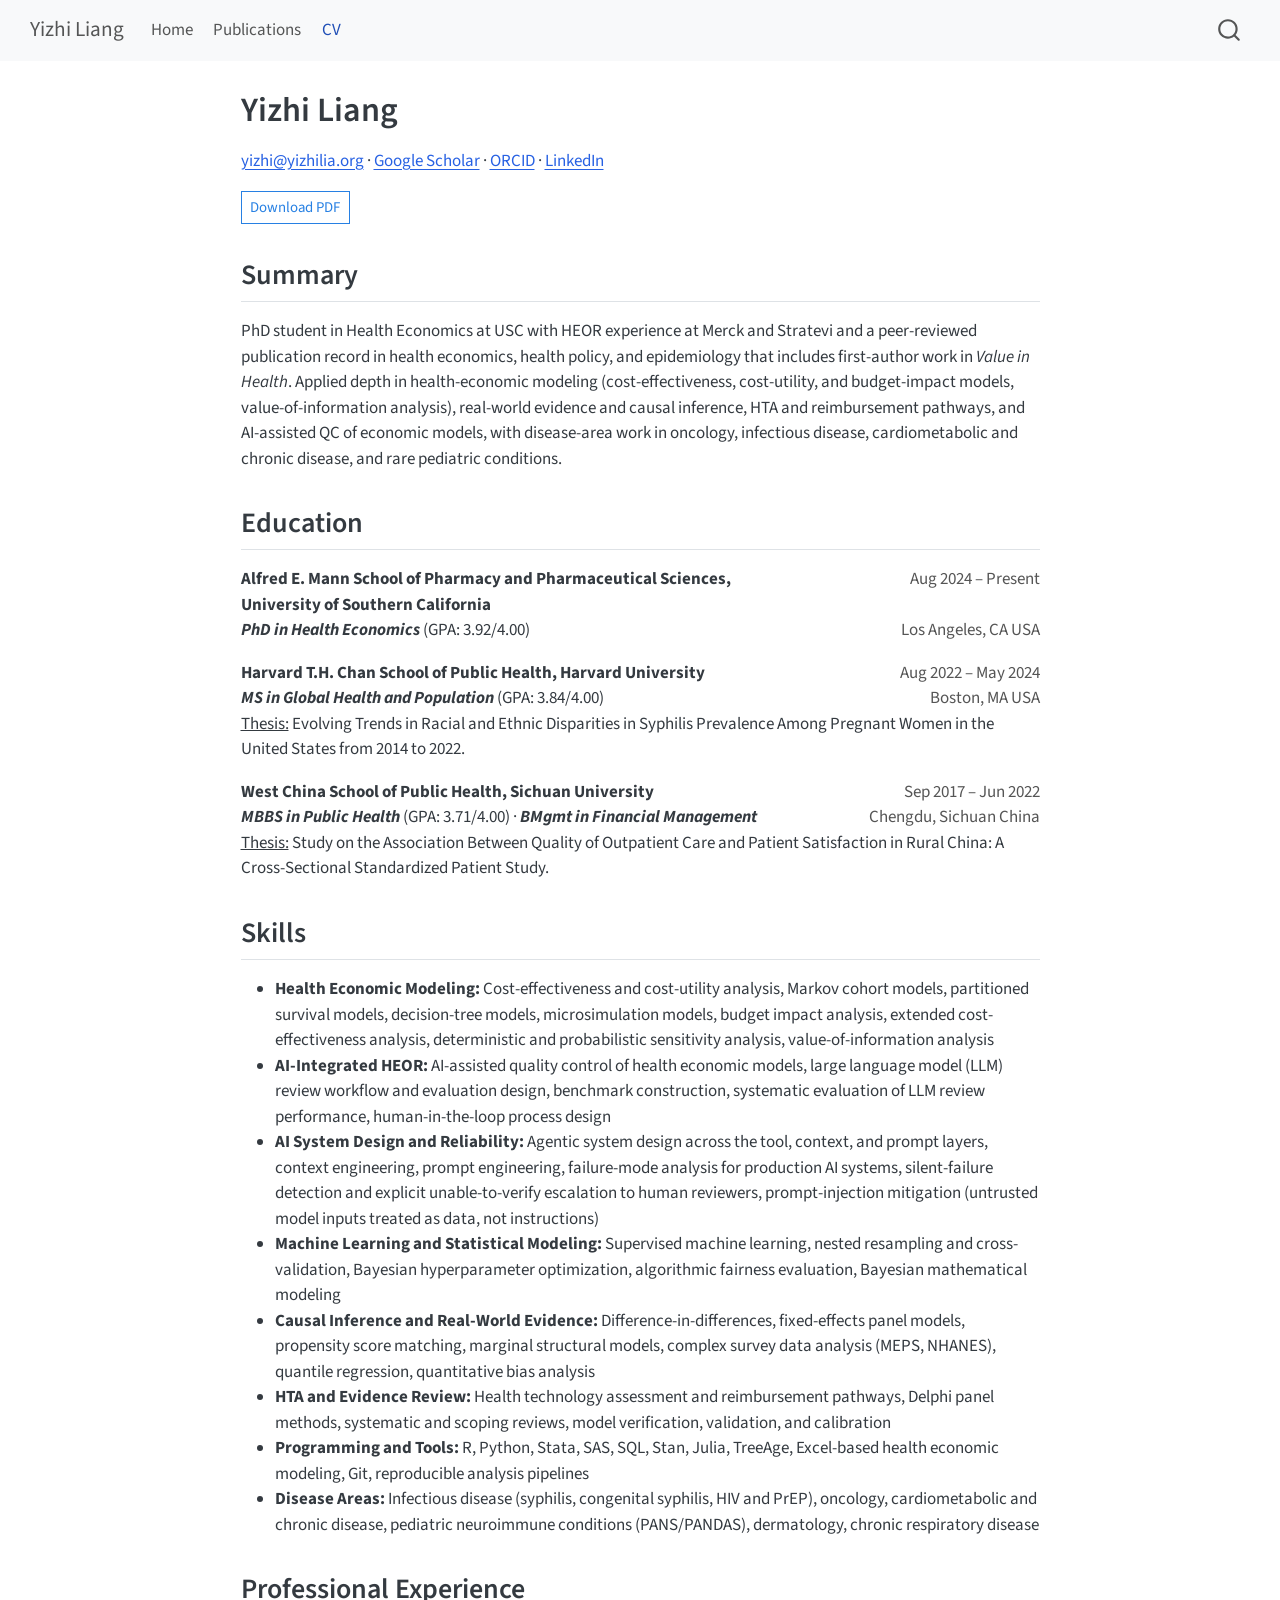
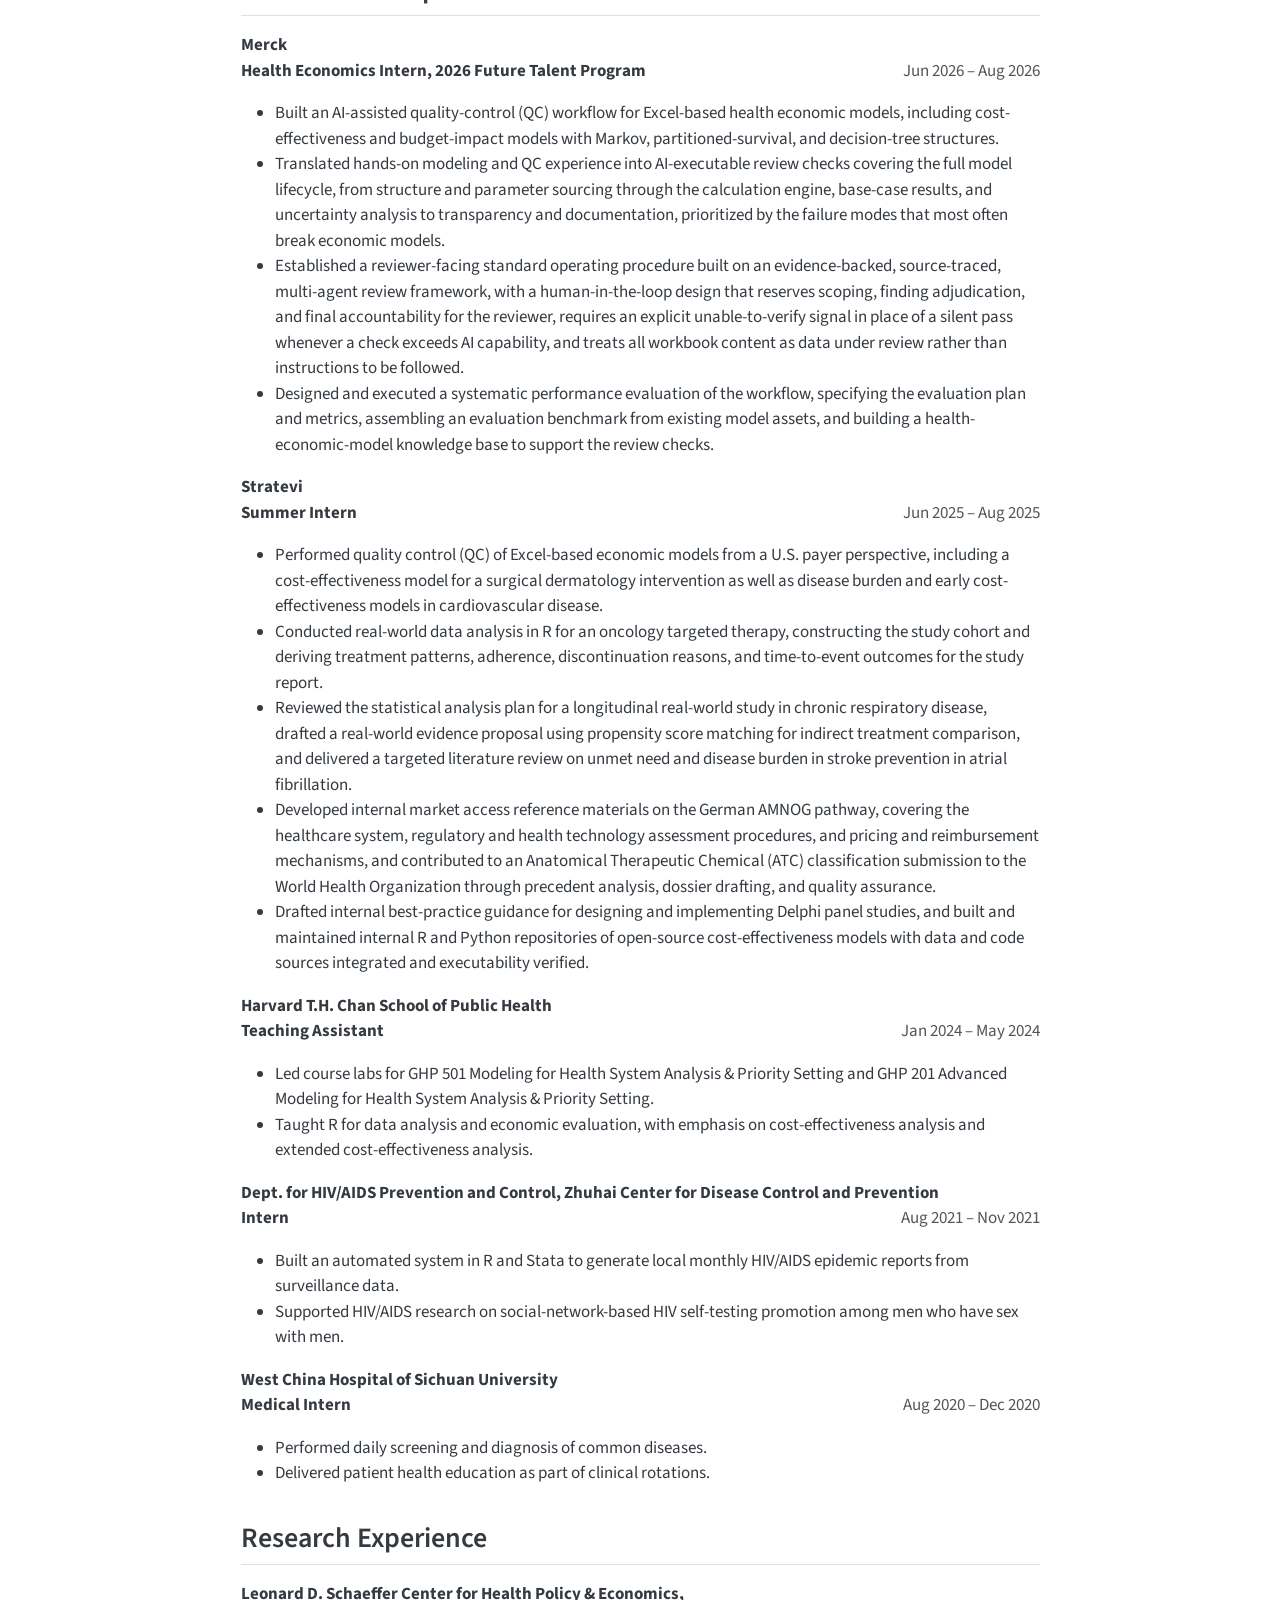
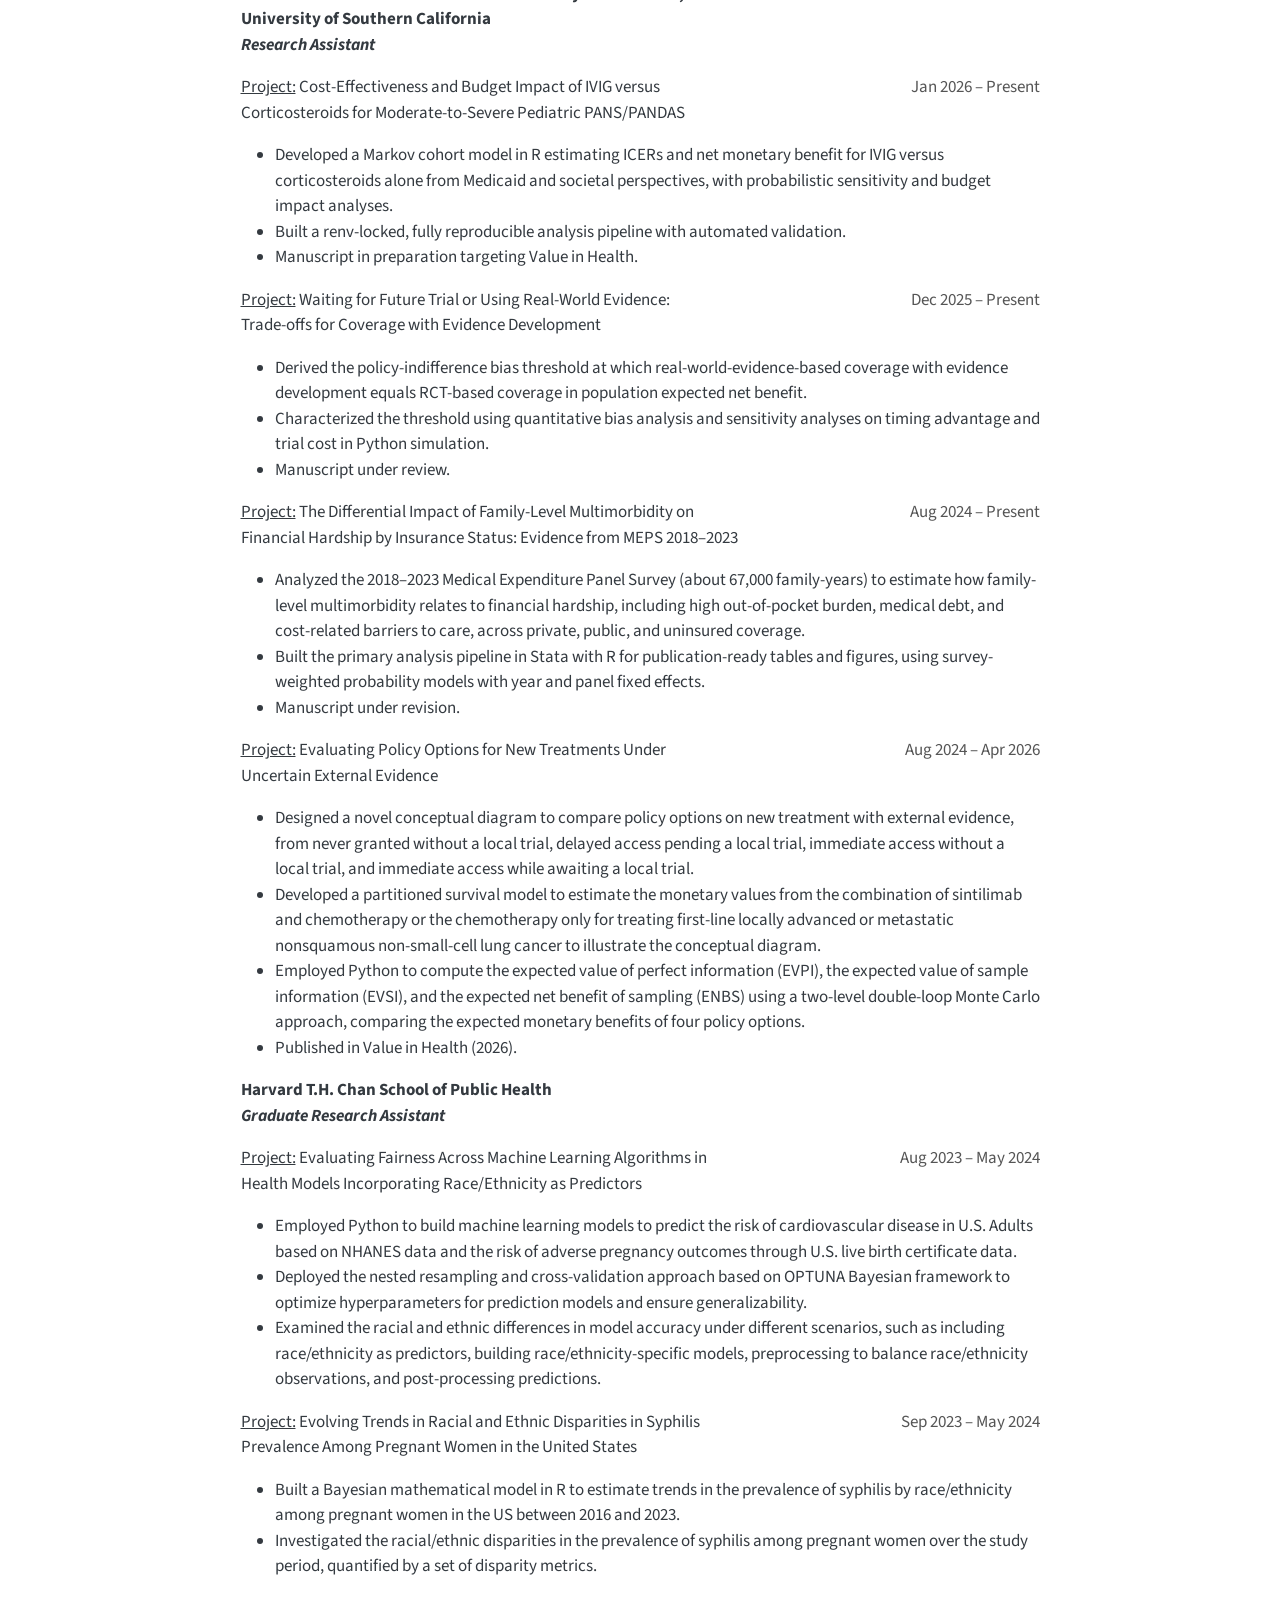
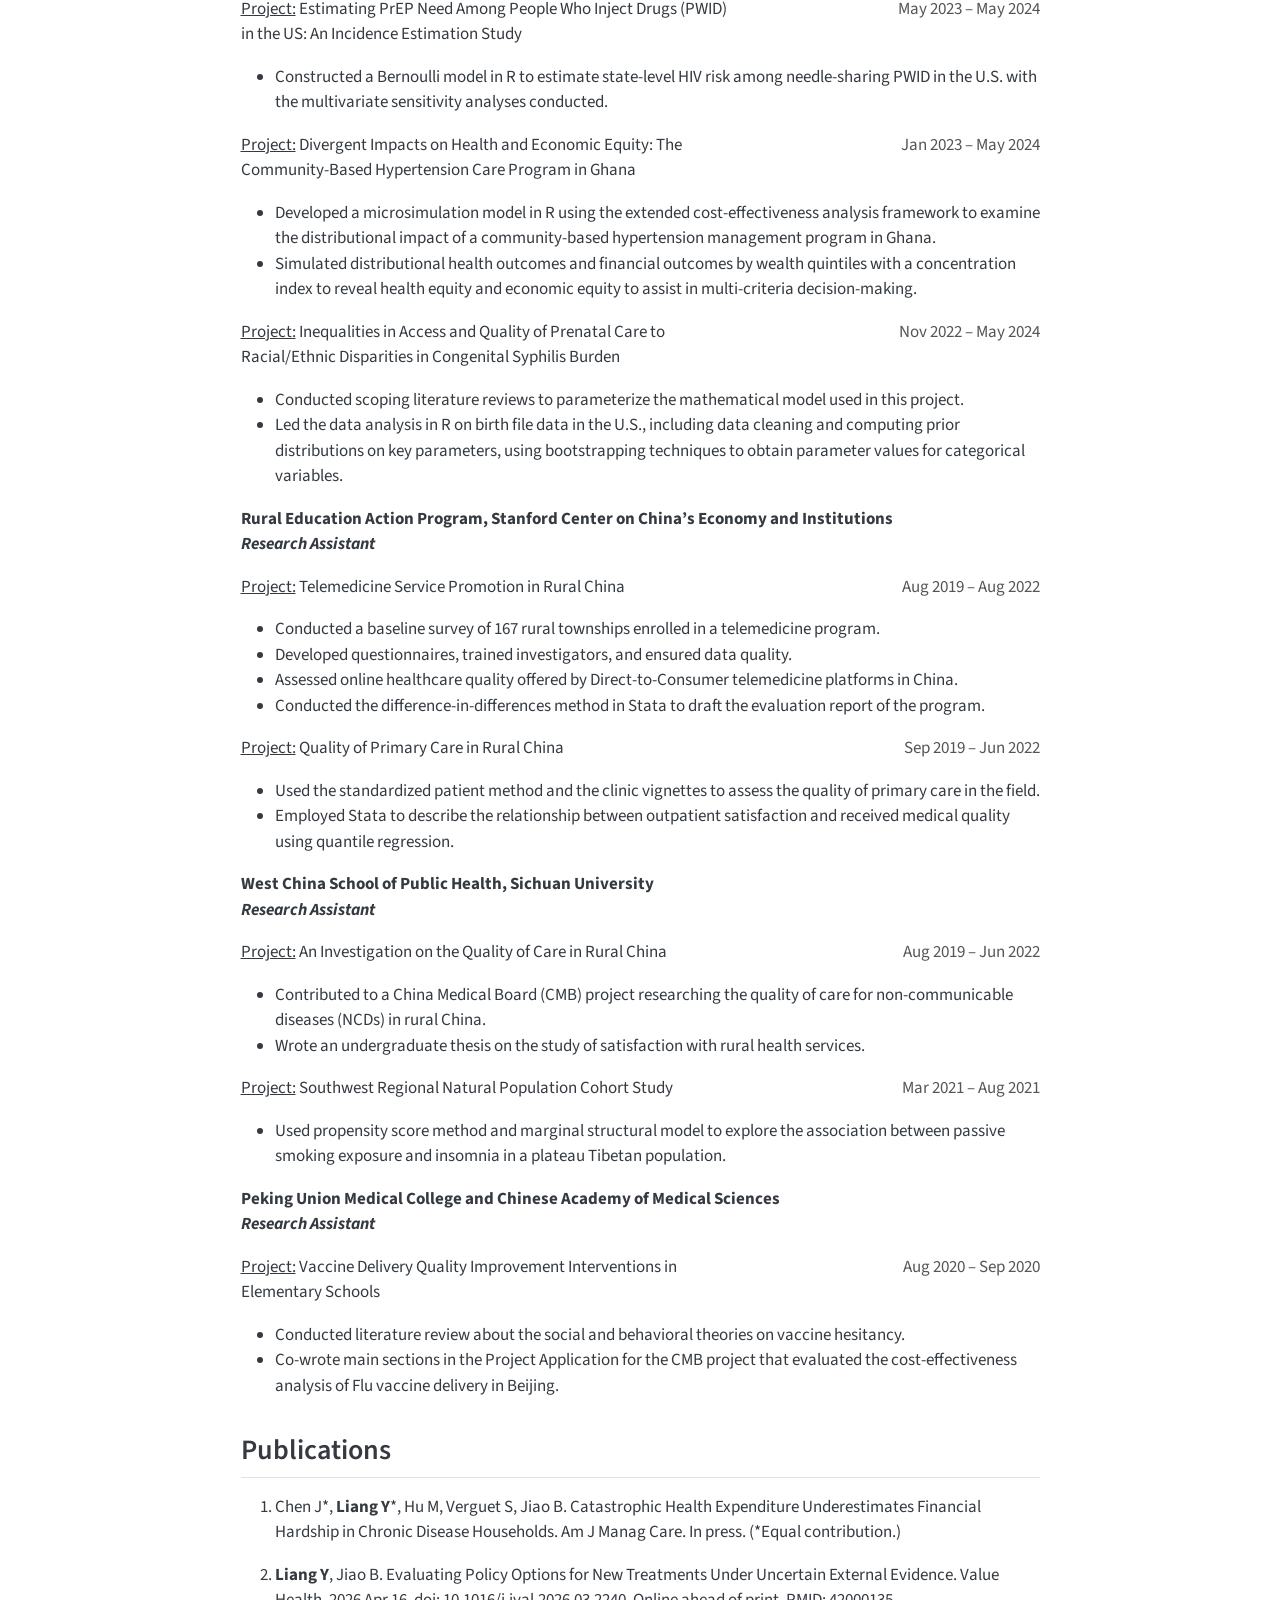
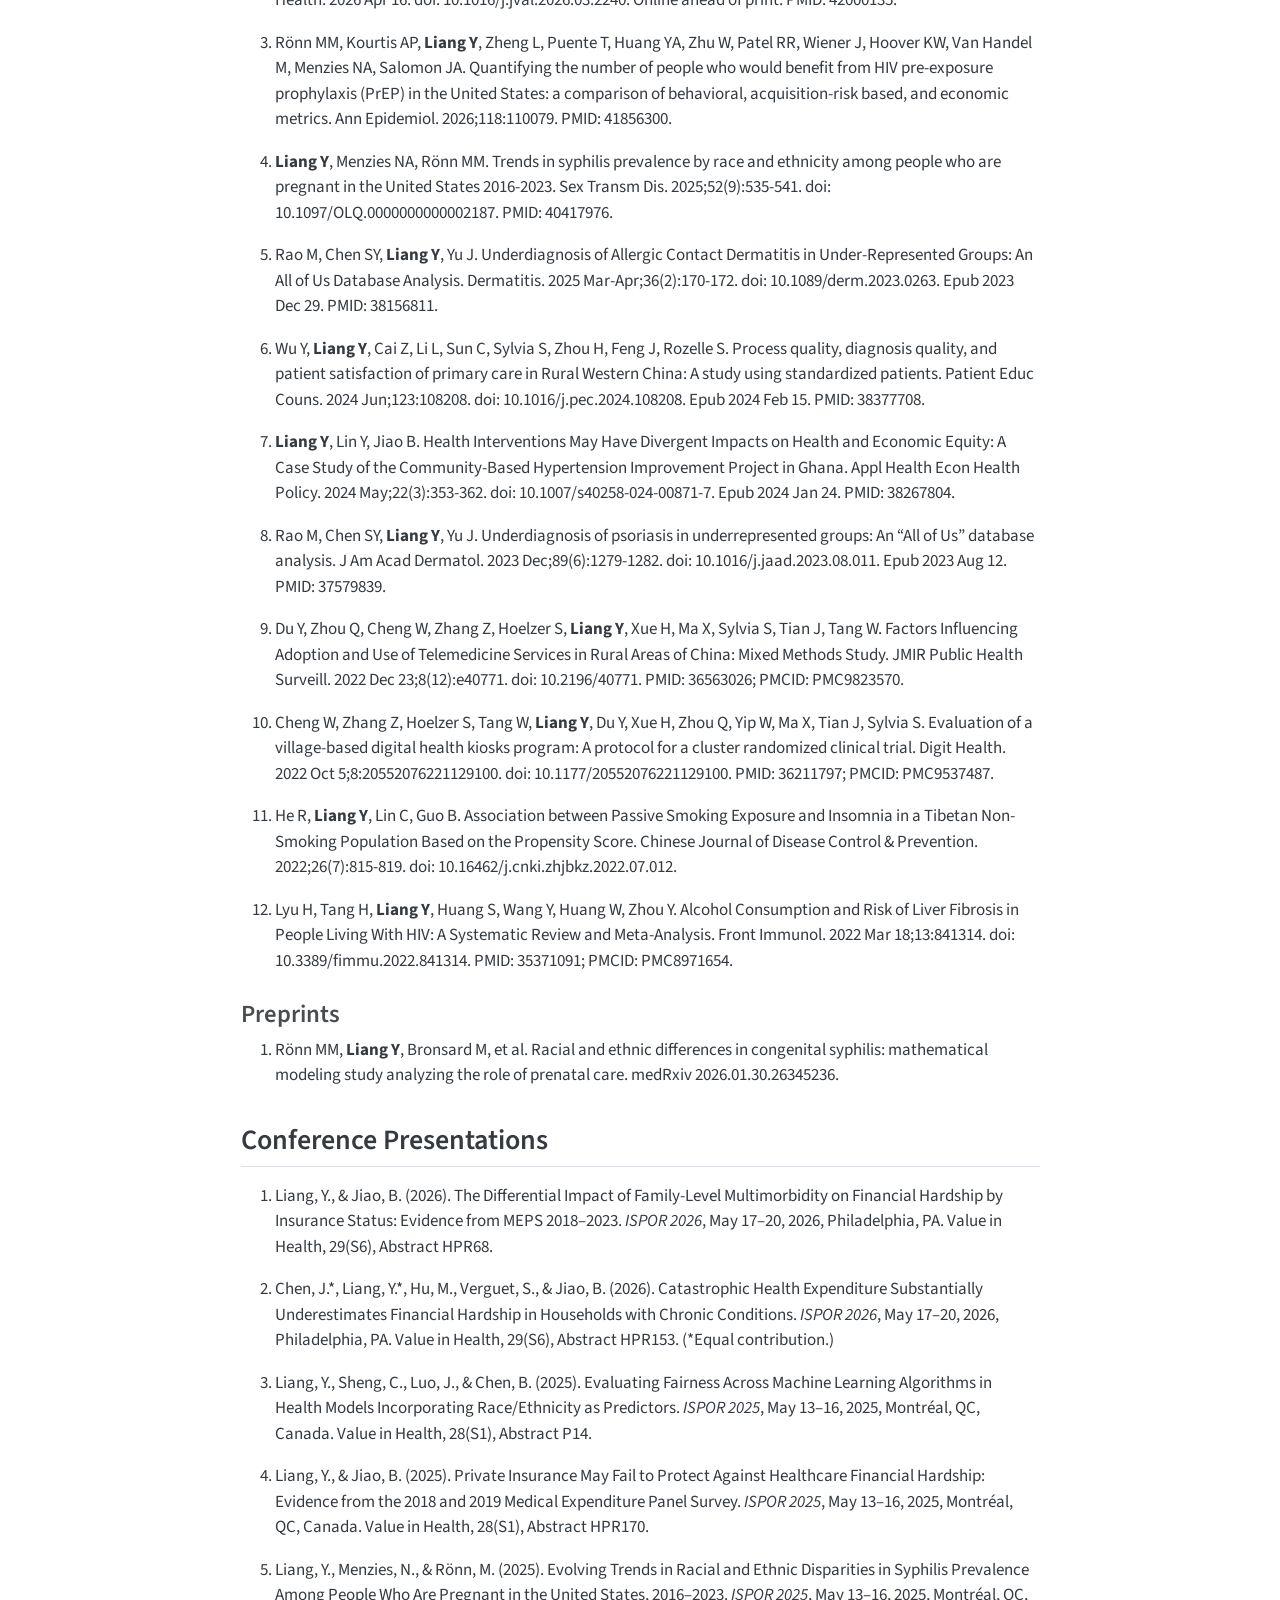
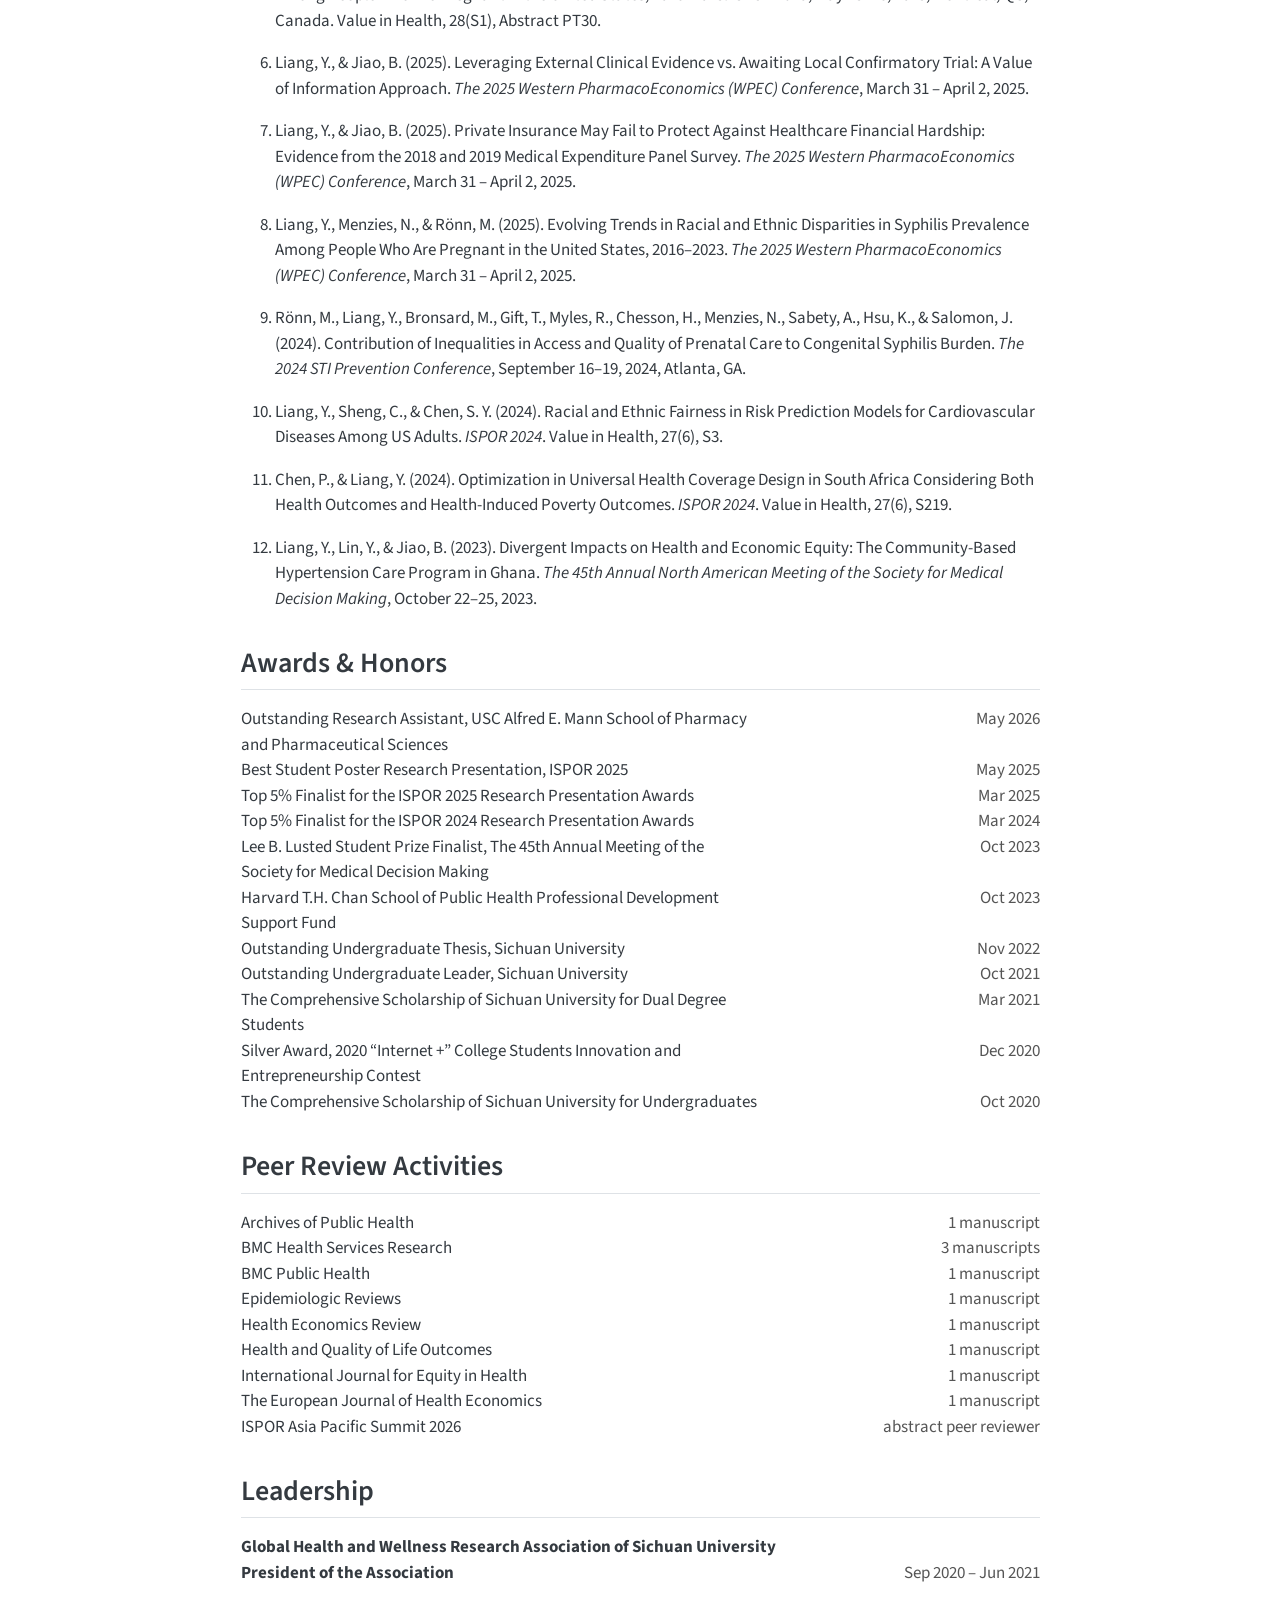
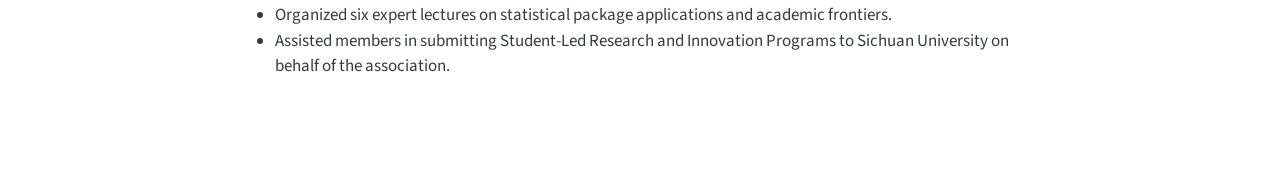
==== cv/index.html @ e2bc208c "deploy: Yizhi-Liang/Yizhi-CV@ac2f742c55f6aa5383532f98e29656d34401f2fc" ====
<!DOCTYPE html>
<html xmlns="http://www.w3.org/1999/xhtml" lang="en" xml:lang="en"><head>

<meta charset="utf-8">
<meta name="generator" content="quarto-1.9.38">

<meta name="viewport" content="width=device-width, initial-scale=1.0, user-scalable=yes">


<title>Yizhi Liang</title>
<style>
/* Default styles provided by pandoc.
** See https://pandoc.org/MANUAL.html#variables-for-html for config info.
*/
code{white-space: pre-wrap;}
span.smallcaps{font-variant: small-caps;}
div.columns{display: flex; gap: min(4vw, 1.5em);}
div.column{flex: auto; overflow-x: auto;}
div.hanging-indent{margin-left: 1.5em; text-indent: -1.5em;}
ul.task-list{list-style: none;}
ul.task-list li input[type="checkbox"] {
  width: 0.8em;
  margin: 0 0.8em 0.2em -1em; /* quarto-specific, see https://github.com/quarto-dev/quarto-cli/issues/4556 */ 
  vertical-align: middle;
}
</style>


<script src="../site_libs/quarto-nav/quarto-nav.js"></script>
<script src="../site_libs/quarto-nav/headroom.min.js"></script>
<script src="../site_libs/clipboard/clipboard.min.js"></script>
<script src="../site_libs/quarto-search/autocomplete.umd.js"></script>
<script src="../site_libs/quarto-search/fuse.min.js"></script>
<script src="../site_libs/quarto-search/quarto-search.js"></script>
<meta name="quarto:offset" content="../">
<script src="../site_libs/quarto-html/quarto.js" type="module"></script>
<script src="../site_libs/quarto-html/tabsets/tabsets.js" type="module"></script>
<script src="../site_libs/quarto-html/popper.min.js"></script>
<script src="../site_libs/quarto-html/tippy.umd.min.js"></script>
<script src="../site_libs/quarto-html/anchor.min.js"></script>
<link href="../site_libs/quarto-html/tippy.css" rel="stylesheet">
<link href="../site_libs/quarto-html/quarto-syntax-highlighting-15634bcf2e68342d4ad2dfa704d543f6.css" rel="stylesheet" id="quarto-text-highlighting-styles">
<script src="../site_libs/bootstrap/bootstrap.min.js"></script>
<link href="../site_libs/bootstrap/bootstrap-icons.css" rel="stylesheet">
<link href="../site_libs/bootstrap/bootstrap-29cdbefdb627c25a34878b5e2c43b22c.min.css" rel="stylesheet" append-hash="true" id="quarto-bootstrap" data-mode="light">
<script id="quarto-search-options" type="application/json">{
  "location": "navbar",
  "copy-button": false,
  "collapse-after": 3,
  "panel-placement": "end",
  "type": "overlay",
  "limit": 50,
  "keyboard-shortcut": [
    "f",
    "/",
    "s"
  ],
  "show-item-context": false,
  "language": {
    "search-no-results-text": "No results",
    "search-matching-documents-text": "matching documents",
    "search-copy-link-title": "Copy link to search",
    "search-hide-matches-text": "Hide additional matches",
    "search-more-match-text": "more match in this document",
    "search-more-matches-text": "more matches in this document",
    "search-clear-button-title": "Clear",
    "search-text-placeholder": "",
    "search-detached-cancel-button-title": "Cancel",
    "search-submit-button-title": "Submit",
    "search-label": "Search"
  }
}</script>
<!-- Cloudflare Web Analytics --><script type="module" src="https://static.cloudflareinsights.com/beacon.min.js" data-cf-beacon="{&quot;token&quot;: &quot;642f5ecea32647feb23d455f85f21b78&quot;}"></script><!-- End Cloudflare Web Analytics -->


<link rel="stylesheet" href="../styles.css">
</head>

<body class="nav-fixed fullcontent quarto-light">

<div id="quarto-search-results"></div>
  <header id="quarto-header" class="headroom fixed-top">
    <nav class="navbar navbar-expand-lg " data-bs-theme="dark">
      <div class="navbar-container container-fluid">
      <div class="navbar-brand-container mx-auto">
    <a class="navbar-brand" href="../index.html">
    <span class="navbar-title">Yizhi Liang</span>
    </a>
  </div>
            <div id="quarto-search" class="" title="Search"></div>
          <button class="navbar-toggler" type="button" data-bs-toggle="collapse" data-bs-target="#navbarCollapse" aria-controls="navbarCollapse" role="menu" aria-expanded="false" aria-label="Toggle navigation" onclick="if (window.quartoToggleHeadroom) { window.quartoToggleHeadroom(); }">
  <span class="navbar-toggler-icon"></span>
</button>
          <div class="collapse navbar-collapse" id="navbarCollapse">
            <ul class="navbar-nav navbar-nav-scroll me-auto">
  <li class="nav-item">
    <a class="nav-link" href="../index.html"> 
<span class="menu-text">Home</span></a>
  </li>  
  <li class="nav-item">
    <a class="nav-link" href="../publications.html"> 
<span class="menu-text">Publications</span></a>
  </li>  
  <li class="nav-item">
    <a class="nav-link active" href="../cv/index.html" aria-current="page"> 
<span class="menu-text">CV</span></a>
  </li>  
</ul>
          </div> <!-- /navcollapse -->
            <div class="quarto-navbar-tools">
</div>
      </div> <!-- /container-fluid -->
    </nav>
</header>
<!-- content -->
<div id="quarto-content" class="quarto-container page-columns page-rows-contents page-layout-article page-navbar">
<!-- sidebar -->
<!-- margin-sidebar -->
    
<!-- main -->
<main class="content" id="quarto-document-content">

<header id="title-block-header" class="quarto-title-block default">
<div class="quarto-title">
<h1 class="title">Yizhi Liang</h1>
</div>



<div class="quarto-title-meta">

    
  
    
  </div>
  


</header>


<!-- Contacts: unless-format="typst" so the line reaches BOTH html and docx.
     The typst PDF builds its own contact line from cv-contacts metadata, so it is
     excluded here to avoid printing it twice. The Download-PDF button stays html-only. -->
<p><a href="mailto:yizhi@yizhilia.org">yizhi@yizhilia.org</a> · <a href="https://scholar.google.com/citations?user=onCw2qgAAAAJ&amp;hl=en">Google Scholar</a> · <a href="https://orcid.org/0000-0002-7475-496X">ORCID</a> · <a href="https://www.linkedin.com/in/yizhi-liang-heor/">LinkedIn</a></p>
<p><a href="Yizhi-Liang-CV.pdf" class="btn btn-outline-primary btn-sm">Download PDF</a></p>
<section id="summary" class="level2">
<h2 class="anchored" data-anchor-id="summary">Summary</h2>
<p>PhD student in Health Economics at USC with HEOR experience at Merck and Stratevi and a peer-reviewed publication record in health economics, health policy, and epidemiology that includes first-author work in <em>Value in Health</em>. Applied depth in health-economic modeling (cost-effectiveness, cost-utility, and budget-impact models, value-of-information analysis), real-world evidence and causal inference, HTA and reimbursement pathways, and AI-assisted QC of economic models, with disease-area work in oncology, infectious disease, cardiometabolic and chronic disease, and rare pediatric conditions.</p>
</section>
<section id="education" class="level2">
<h2 class="anchored" data-anchor-id="education">Education</h2>
<p><strong>Alfred E. Mann School of Pharmacy and Pharmaceutical Sciences,</strong> <span class="cvr">Aug 2024 – Present</span><br>
<strong>University of Southern California</strong><br>
<strong><em>PhD in Health Economics</em></strong> (GPA: 3.92/4.00) <span class="cvr">Los Angeles, CA USA</span></p>
<p><strong>Harvard T.H. Chan School of Public Health, Harvard University</strong> <span class="cvr">Aug 2022 – May 2024</span><br>
<strong><em>MS in Global Health and Population</em></strong> (GPA: 3.84/4.00) <span class="cvr">Boston, MA USA</span><br>
<u>Thesis:</u> Evolving Trends in Racial and Ethnic Disparities in Syphilis Prevalence Among Pregnant Women in the United States from 2014 to 2022.</p>
<p><strong>West China School of Public Health, Sichuan University</strong> <span class="cvr">Sep 2017 – Jun 2022</span><br>
<strong><em>MBBS in Public Health</em></strong> (GPA: 3.71/4.00) · <strong><em>BMgmt in Financial Management</em></strong> <span class="cvr">Chengdu, Sichuan China</span><br>
<u>Thesis:</u> Study on the Association Between Quality of Outpatient Care and Patient Satisfaction in Rural China: A Cross-Sectional Standardized Patient Study.</p>
</section>
<section id="skills" class="level2">
<h2 class="anchored" data-anchor-id="skills">Skills</h2>
<ul>
<li><strong>Health Economic Modeling:</strong> Cost-effectiveness and cost-utility analysis, Markov cohort models, partitioned survival models, decision-tree models, microsimulation models, budget impact analysis, extended cost-effectiveness analysis, deterministic and probabilistic sensitivity analysis, value-of-information analysis</li>
<li><strong>AI-Integrated HEOR:</strong> AI-assisted quality control of health economic models, large language model (LLM) review workflow and evaluation design, benchmark construction, systematic evaluation of LLM review performance, human-in-the-loop process design</li>
<li><strong>AI System Design and Reliability:</strong> Agentic system design across the tool, context, and prompt layers, context engineering, prompt engineering, failure-mode analysis for production AI systems, silent-failure detection and explicit unable-to-verify escalation to human reviewers, prompt-injection mitigation (untrusted model inputs treated as data, not instructions)</li>
<li><strong>Machine Learning and Statistical Modeling:</strong> Supervised machine learning, nested resampling and cross-validation, Bayesian hyperparameter optimization, algorithmic fairness evaluation, Bayesian mathematical modeling</li>
<li><strong>Causal Inference and Real-World Evidence:</strong> Difference-in-differences, fixed-effects panel models, propensity score matching, marginal structural models, complex survey data analysis (MEPS, NHANES), quantile regression, quantitative bias analysis</li>
<li><strong>HTA and Evidence Review:</strong> Health technology assessment and reimbursement pathways, Delphi panel methods, systematic and scoping reviews, model verification, validation, and calibration</li>
<li><strong>Programming and Tools:</strong> R, Python, Stata, SAS, SQL, Stan, Julia, TreeAge, Excel-based health economic modeling, Git, reproducible analysis pipelines</li>
<li><strong>Disease Areas:</strong> Infectious disease (syphilis, congenital syphilis, HIV and PrEP), oncology, cardiometabolic and chronic disease, pediatric neuroimmune conditions (PANS/PANDAS), dermatology, chronic respiratory disease</li>
</ul>
</section>
<section id="professional-experience" class="level2">
<h2 class="anchored" data-anchor-id="professional-experience">Professional Experience</h2>
<p><strong>Merck</strong><br>
<strong>Health Economics Intern, 2026 Future Talent Program</strong> <span class="cvr">Jun 2026 – Aug 2026</span></p>
<ul>
<li>Built an AI-assisted quality-control (QC) workflow for Excel-based health economic models, including cost-effectiveness and budget-impact models with Markov, partitioned-survival, and decision-tree structures.</li>
<li>Translated hands-on modeling and QC experience into AI-executable review checks covering the full model lifecycle, from structure and parameter sourcing through the calculation engine, base-case results, and uncertainty analysis to transparency and documentation, prioritized by the failure modes that most often break economic models.</li>
<li>Established a reviewer-facing standard operating procedure built on an evidence-backed, source-traced, multi-agent review framework, with a human-in-the-loop design that reserves scoping, finding adjudication, and final accountability for the reviewer, requires an explicit unable-to-verify signal in place of a silent pass whenever a check exceeds AI capability, and treats all workbook content as data under review rather than instructions to be followed.</li>
<li>Designed and executed a systematic performance evaluation of the workflow, specifying the evaluation plan and metrics, assembling an evaluation benchmark from existing model assets, and building a health-economic-model knowledge base to support the review checks.</li>
</ul>
<p><strong>Stratevi</strong><br>
<strong>Summer Intern</strong> <span class="cvr">Jun 2025 – Aug 2025</span></p>
<ul>
<li>Performed quality control (QC) of Excel-based economic models from a U.S. payer perspective, including a cost-effectiveness model for a surgical dermatology intervention as well as disease burden and early cost-effectiveness models in cardiovascular disease.</li>
<li>Conducted real-world data analysis in R for an oncology targeted therapy, constructing the study cohort and deriving treatment patterns, adherence, discontinuation reasons, and time-to-event outcomes for the study report.</li>
<li>Reviewed the statistical analysis plan for a longitudinal real-world study in chronic respiratory disease, drafted a real-world evidence proposal using propensity score matching for indirect treatment comparison, and delivered a targeted literature review on unmet need and disease burden in stroke prevention in atrial fibrillation.</li>
<li>Developed internal market access reference materials on the German AMNOG pathway, covering the healthcare system, regulatory and health technology assessment procedures, and pricing and reimbursement mechanisms, and contributed to an Anatomical Therapeutic Chemical (ATC) classification submission to the World Health Organization through precedent analysis, dossier drafting, and quality assurance.</li>
<li>Drafted internal best-practice guidance for designing and implementing Delphi panel studies, and built and maintained internal R and Python repositories of open-source cost-effectiveness models with data and code sources integrated and executability verified.</li>
</ul>
<p><strong>Harvard T.H. Chan School of Public Health</strong><br>
<strong>Teaching Assistant</strong> <span class="cvr">Jan 2024 – May 2024</span></p>
<ul>
<li>Led course labs for GHP 501 Modeling for Health System Analysis &amp; Priority Setting and GHP 201 Advanced Modeling for Health System Analysis &amp; Priority Setting.</li>
<li>Taught R for data analysis and economic evaluation, with emphasis on cost-effectiveness analysis and extended cost-effectiveness analysis.</li>
</ul>
<p><strong>Dept. for HIV/AIDS Prevention and Control, Zhuhai Center for Disease Control and Prevention</strong><br>
<strong>Intern</strong> <span class="cvr">Aug 2021 – Nov 2021</span></p>
<ul>
<li>Built an automated system in R and Stata to generate local monthly HIV/AIDS epidemic reports from surveillance data.</li>
<li>Supported HIV/AIDS research on social-network-based HIV self-testing promotion among men who have sex with men.</li>
</ul>
<p><strong>West China Hospital of Sichuan University</strong><br>
<strong>Medical Intern</strong> <span class="cvr">Aug 2020 – Dec 2020</span></p>
<ul>
<li>Performed daily screening and diagnosis of common diseases.</li>
<li>Delivered patient health education as part of clinical rotations.</li>
</ul>
</section>
<section id="research-experience" class="level2">
<h2 class="anchored" data-anchor-id="research-experience">Research Experience</h2>
<p><strong>Leonard D. Schaeffer Center for Health Policy &amp; Economics,</strong><br>
<strong>University of Southern California</strong><br>
<strong><em>Research Assistant</em></strong></p>
<p><u>Project:</u> Cost-Effectiveness and Budget Impact of IVIG versus <span class="cvr">Jan 2026 – Present</span><br>
Corticosteroids for Moderate-to-Severe Pediatric PANS/PANDAS</p>
<ul>
<li>Developed a Markov cohort model in R estimating ICERs and net monetary benefit for IVIG versus corticosteroids alone from Medicaid and societal perspectives, with probabilistic sensitivity and budget impact analyses.</li>
<li>Built a renv-locked, fully reproducible analysis pipeline with automated validation.</li>
<li>Manuscript in preparation targeting Value in Health.</li>
</ul>
<p><u>Project:</u> Waiting for Future Trial or Using Real-World Evidence: <span class="cvr">Dec 2025 – Present</span><br>
Trade-offs for Coverage with Evidence Development</p>
<ul>
<li>Derived the policy-indifference bias threshold at which real-world-evidence-based coverage with evidence development equals RCT-based coverage in population expected net benefit.</li>
<li>Characterized the threshold using quantitative bias analysis and sensitivity analyses on timing advantage and trial cost in Python simulation.</li>
<li>Manuscript under review.</li>
</ul>
<p><u>Project:</u> The Differential Impact of Family-Level Multimorbidity on <span class="cvr">Aug 2024 – Present</span><br>
Financial Hardship by Insurance Status: Evidence from MEPS 2018–2023</p>
<ul>
<li>Analyzed the 2018–2023 Medical Expenditure Panel Survey (about 67,000 family-years) to estimate how family-level multimorbidity relates to financial hardship, including high out-of-pocket burden, medical debt, and cost-related barriers to care, across private, public, and uninsured coverage.</li>
<li>Built the primary analysis pipeline in Stata with R for publication-ready tables and figures, using survey-weighted probability models with year and panel fixed effects.</li>
<li>Manuscript under revision.</li>
</ul>
<p><u>Project:</u> Evaluating Policy Options for New Treatments Under <span class="cvr">Aug 2024 – Apr 2026</span><br>
Uncertain External Evidence</p>
<ul>
<li>Designed a novel conceptual diagram to compare policy options on new treatment with external evidence, from never granted without a local trial, delayed access pending a local trial, immediate access without a local trial, and immediate access while awaiting a local trial.</li>
<li>Developed a partitioned survival model to estimate the monetary values from the combination of sintilimab and chemotherapy or the chemotherapy only for treating first-line locally advanced or metastatic nonsquamous non-small-cell lung cancer to illustrate the conceptual diagram.</li>
<li>Employed Python to compute the expected value of perfect information (EVPI), the expected value of sample information (EVSI), and the expected net benefit of sampling (ENBS) using a two-level double-loop Monte Carlo approach, comparing the expected monetary benefits of four policy options.</li>
<li>Published in Value in Health (2026).</li>
</ul>
<p><strong>Harvard T.H. Chan School of Public Health</strong><br>
<strong><em>Graduate Research Assistant</em></strong></p>
<p><u>Project:</u> Evaluating Fairness Across Machine Learning Algorithms in <span class="cvr">Aug 2023 – May 2024</span><br>
Health Models Incorporating Race/Ethnicity as Predictors</p>
<ul>
<li>Employed Python to build machine learning models to predict the risk of cardiovascular disease in U.S. Adults based on NHANES data and the risk of adverse pregnancy outcomes through U.S. live birth certificate data.</li>
<li>Deployed the nested resampling and cross-validation approach based on OPTUNA Bayesian framework to optimize hyperparameters for prediction models and ensure generalizability.</li>
<li>Examined the racial and ethnic differences in model accuracy under different scenarios, such as including race/ethnicity as predictors, building race/ethnicity-specific models, preprocessing to balance race/ethnicity observations, and post-processing predictions.</li>
</ul>
<p><u>Project:</u> Evolving Trends in Racial and Ethnic Disparities in Syphilis <span class="cvr">Sep 2023 – May 2024</span><br>
Prevalence Among Pregnant Women in the United States</p>
<ul>
<li>Built a Bayesian mathematical model in R to estimate trends in the prevalence of syphilis by race/ethnicity among pregnant women in the US between 2016 and 2023.</li>
<li>Investigated the racial/ethnic disparities in the prevalence of syphilis among pregnant women over the study period, quantified by a set of disparity metrics.</li>
</ul>
<p><u>Project:</u> Estimating PrEP Need Among People Who Inject Drugs (PWID) <span class="cvr">May 2023 – May 2024</span><br>
in the US: An Incidence Estimation Study</p>
<ul>
<li>Constructed a Bernoulli model in R to estimate state-level HIV risk among needle-sharing PWID in the U.S. with the multivariate sensitivity analyses conducted.</li>
</ul>
<p><u>Project:</u> Divergent Impacts on Health and Economic Equity: The <span class="cvr">Jan 2023 – May 2024</span><br>
Community-Based Hypertension Care Program in Ghana</p>
<ul>
<li>Developed a microsimulation model in R using the extended cost-effectiveness analysis framework to examine the distributional impact of a community-based hypertension management program in Ghana.</li>
<li>Simulated distributional health outcomes and financial outcomes by wealth quintiles with a concentration index to reveal health equity and economic equity to assist in multi-criteria decision-making.</li>
</ul>
<p><u>Project:</u> Inequalities in Access and Quality of Prenatal Care to <span class="cvr">Nov 2022 – May 2024</span><br>
Racial/Ethnic Disparities in Congenital Syphilis Burden</p>
<ul>
<li>Conducted scoping literature reviews to parameterize the mathematical model used in this project.</li>
<li>Led the data analysis in R on birth file data in the U.S., including data cleaning and computing prior distributions on key parameters, using bootstrapping techniques to obtain parameter values for categorical variables.</li>
</ul>
<p><strong>Rural Education Action Program, Stanford Center on China’s Economy and Institutions</strong><br>
<strong><em>Research Assistant</em></strong></p>
<p><u>Project:</u> Telemedicine Service Promotion in Rural China <span class="cvr">Aug 2019 – Aug 2022</span></p>
<ul>
<li>Conducted a baseline survey of 167 rural townships enrolled in a telemedicine program.</li>
<li>Developed questionnaires, trained investigators, and ensured data quality.</li>
<li>Assessed online healthcare quality offered by Direct-to-Consumer telemedicine platforms in China.</li>
<li>Conducted the difference-in-differences method in Stata to draft the evaluation report of the program.</li>
</ul>
<p><u>Project:</u> Quality of Primary Care in Rural China <span class="cvr">Sep 2019 – Jun 2022</span></p>
<ul>
<li>Used the standardized patient method and the clinic vignettes to assess the quality of primary care in the field.</li>
<li>Employed Stata to describe the relationship between outpatient satisfaction and received medical quality using quantile regression.</li>
</ul>
<p><strong>West China School of Public Health, Sichuan University</strong><br>
<strong><em>Research Assistant</em></strong></p>
<p><u>Project:</u> An Investigation on the Quality of Care in Rural China <span class="cvr">Aug 2019 – Jun 2022</span></p>
<ul>
<li>Contributed to a China Medical Board (CMB) project researching the quality of care for non-communicable diseases (NCDs) in rural China.</li>
<li>Wrote an undergraduate thesis on the study of satisfaction with rural health services.</li>
</ul>
<p><u>Project:</u> Southwest Regional Natural Population Cohort Study <span class="cvr">Mar 2021 – Aug 2021</span></p>
<ul>
<li>Used propensity score method and marginal structural model to explore the association between passive smoking exposure and insomnia in a plateau Tibetan population.</li>
</ul>
<p><strong>Peking Union Medical College and Chinese Academy of Medical Sciences</strong><br>
<strong><em>Research Assistant</em></strong></p>
<p><u>Project:</u> Vaccine Delivery Quality Improvement Interventions in <span class="cvr">Aug 2020 – Sep 2020</span><br>
Elementary Schools</p>
<ul>
<li>Conducted literature review about the social and behavioral theories on vaccine hesitancy.</li>
<li>Co-wrote main sections in the Project Application for the CMB project that evaluated the cost-effectiveness analysis of Flu vaccine delivery in Beijing.</li>
</ul>
</section>
<section id="publications" class="level2">
<h2 class="anchored" data-anchor-id="publications">Publications</h2>
<ol type="1">
<li><p>Chen J*, <strong>Liang Y</strong>*, Hu M, Verguet S, Jiao B. Catastrophic Health Expenditure Underestimates Financial Hardship in Chronic Disease Households. Am J Manag Care. In press. (*Equal contribution.)</p></li>
<li><p><strong>Liang Y</strong>, Jiao B. Evaluating Policy Options for New Treatments Under Uncertain External Evidence. Value Health. 2026 Apr 16. doi: 10.1016/j.jval.2026.03.2240. Online ahead of print. PMID: 42000135.</p></li>
<li><p>Rönn MM, Kourtis AP, <strong>Liang Y</strong>, Zheng L, Puente T, Huang YA, Zhu W, Patel RR, Wiener J, Hoover KW, Van Handel M, Menzies NA, Salomon JA. Quantifying the number of people who would benefit from HIV pre-exposure prophylaxis (PrEP) in the United States: a comparison of behavioral, acquisition-risk based, and economic metrics. Ann Epidemiol. 2026;118:110079. PMID: 41856300.</p></li>
<li><p><strong>Liang Y</strong>, Menzies NA, Rönn MM. Trends in syphilis prevalence by race and ethnicity among people who are pregnant in the United States 2016-2023. Sex Transm Dis. 2025;52(9):535-541. doi: 10.1097/OLQ.0000000000002187. PMID: 40417976.</p></li>
<li><p>Rao M, Chen SY, <strong>Liang Y</strong>, Yu J. Underdiagnosis of Allergic Contact Dermatitis in Under-Represented Groups: An All of Us Database Analysis. Dermatitis. 2025 Mar-Apr;36(2):170-172. doi: 10.1089/derm.2023.0263. Epub 2023 Dec 29. PMID: 38156811.</p></li>
<li><p>Wu Y, <strong>Liang Y</strong>, Cai Z, Li L, Sun C, Sylvia S, Zhou H, Feng J, Rozelle S. Process quality, diagnosis quality, and patient satisfaction of primary care in Rural Western China: A study using standardized patients. Patient Educ Couns. 2024 Jun;123:108208. doi: 10.1016/j.pec.2024.108208. Epub 2024 Feb 15. PMID: 38377708.</p></li>
<li><p><strong>Liang Y</strong>, Lin Y, Jiao B. Health Interventions May Have Divergent Impacts on Health and Economic Equity: A Case Study of the Community-Based Hypertension Improvement Project in Ghana. Appl Health Econ Health Policy. 2024 May;22(3):353-362. doi: 10.1007/s40258-024-00871-7. Epub 2024 Jan 24. PMID: 38267804.</p></li>
<li><p>Rao M, Chen SY, <strong>Liang Y</strong>, Yu J. Underdiagnosis of psoriasis in underrepresented groups: An “All of Us” database analysis. J Am Acad Dermatol. 2023 Dec;89(6):1279-1282. doi: 10.1016/j.jaad.2023.08.011. Epub 2023 Aug 12. PMID: 37579839.</p></li>
<li><p>Du Y, Zhou Q, Cheng W, Zhang Z, Hoelzer S, <strong>Liang Y</strong>, Xue H, Ma X, Sylvia S, Tian J, Tang W. Factors Influencing Adoption and Use of Telemedicine Services in Rural Areas of China: Mixed Methods Study. JMIR Public Health Surveill. 2022 Dec 23;8(12):e40771. doi: 10.2196/40771. PMID: 36563026; PMCID: PMC9823570.</p></li>
<li><p>Cheng W, Zhang Z, Hoelzer S, Tang W, <strong>Liang Y</strong>, Du Y, Xue H, Zhou Q, Yip W, Ma X, Tian J, Sylvia S. Evaluation of a village-based digital health kiosks program: A protocol for a cluster randomized clinical trial. Digit Health. 2022 Oct 5;8:20552076221129100. doi: 10.1177/20552076221129100. PMID: 36211797; PMCID: PMC9537487.</p></li>
<li><p>He R, <strong>Liang Y</strong>, Lin C, Guo B. Association between Passive Smoking Exposure and Insomnia in a Tibetan Non-Smoking Population Based on the Propensity Score. Chinese Journal of Disease Control &amp; Prevention. 2022;26(7):815-819. doi: 10.16462/j.cnki.zhjbkz.2022.07.012.</p></li>
<li><p>Lyu H, Tang H, <strong>Liang Y</strong>, Huang S, Wang Y, Huang W, Zhou Y. Alcohol Consumption and Risk of Liver Fibrosis in People Living With HIV: A Systematic Review and Meta-Analysis. Front Immunol. 2022 Mar 18;13:841314. doi: 10.3389/fimmu.2022.841314. PMID: 35371091; PMCID: PMC8971654.</p></li>
</ol>
<section id="preprints" class="level3">
<h3 class="anchored" data-anchor-id="preprints">Preprints</h3>
<ol type="1">
<li>Rönn MM, <strong>Liang Y</strong>, Bronsard M, et al.&nbsp;Racial and ethnic differences in congenital syphilis: mathematical modeling study analyzing the role of prenatal care. medRxiv 2026.01.30.26345236.</li>
</ol>
</section>
</section>
<section id="conference-presentations" class="level2">
<h2 class="anchored" data-anchor-id="conference-presentations">Conference Presentations</h2>
<ol type="1">
<li><p>Liang, Y., &amp; Jiao, B. (2026). The Differential Impact of Family-Level Multimorbidity on Financial Hardship by Insurance Status: Evidence from MEPS 2018–2023. <em>ISPOR 2026</em>, May 17–20, 2026, Philadelphia, PA. Value in Health, 29(S6), Abstract HPR68.</p></li>
<li><p>Chen, J.*, Liang, Y.*, Hu, M., Verguet, S., &amp; Jiao, B. (2026). Catastrophic Health Expenditure Substantially Underestimates Financial Hardship in Households with Chronic Conditions. <em>ISPOR 2026</em>, May 17–20, 2026, Philadelphia, PA. Value in Health, 29(S6), Abstract HPR153. (*Equal contribution.)</p></li>
<li><p>Liang, Y., Sheng, C., Luo, J., &amp; Chen, B. (2025). Evaluating Fairness Across Machine Learning Algorithms in Health Models Incorporating Race/Ethnicity as Predictors. <em>ISPOR 2025</em>, May 13–16, 2025, Montréal, QC, Canada. Value in Health, 28(S1), Abstract P14.</p></li>
<li><p>Liang, Y., &amp; Jiao, B. (2025). Private Insurance May Fail to Protect Against Healthcare Financial Hardship: Evidence from the 2018 and 2019 Medical Expenditure Panel Survey. <em>ISPOR 2025</em>, May 13–16, 2025, Montréal, QC, Canada. Value in Health, 28(S1), Abstract HPR170.</p></li>
<li><p>Liang, Y., Menzies, N., &amp; Rönn, M. (2025). Evolving Trends in Racial and Ethnic Disparities in Syphilis Prevalence Among People Who Are Pregnant in the United States, 2016–2023. <em>ISPOR 2025</em>, May 13–16, 2025, Montréal, QC, Canada. Value in Health, 28(S1), Abstract PT30.</p></li>
<li><p>Liang, Y., &amp; Jiao, B. (2025). Leveraging External Clinical Evidence vs.&nbsp;Awaiting Local Confirmatory Trial: A Value of Information Approach. <em>The 2025 Western PharmacoEconomics (WPEC) Conference</em>, March 31 – April 2, 2025.</p></li>
<li><p>Liang, Y., &amp; Jiao, B. (2025). Private Insurance May Fail to Protect Against Healthcare Financial Hardship: Evidence from the 2018 and 2019 Medical Expenditure Panel Survey. <em>The 2025 Western PharmacoEconomics (WPEC) Conference</em>, March 31 – April 2, 2025.</p></li>
<li><p>Liang, Y., Menzies, N., &amp; Rönn, M. (2025). Evolving Trends in Racial and Ethnic Disparities in Syphilis Prevalence Among People Who Are Pregnant in the United States, 2016–2023. <em>The 2025 Western PharmacoEconomics (WPEC) Conference</em>, March 31 – April 2, 2025.</p></li>
<li><p>Rönn, M., Liang, Y., Bronsard, M., Gift, T., Myles, R., Chesson, H., Menzies, N., Sabety, A., Hsu, K., &amp; Salomon, J. (2024). Contribution of Inequalities in Access and Quality of Prenatal Care to Congenital Syphilis Burden. <em>The 2024 STI Prevention Conference</em>, September 16–19, 2024, Atlanta, GA.</p></li>
<li><p>Liang, Y., Sheng, C., &amp; Chen, S. Y. (2024). Racial and Ethnic Fairness in Risk Prediction Models for Cardiovascular Diseases Among US Adults. <em>ISPOR 2024</em>. Value in Health, 27(6), S3.</p></li>
<li><p>Chen, P., &amp; Liang, Y. (2024). Optimization in Universal Health Coverage Design in South Africa Considering Both Health Outcomes and Health-Induced Poverty Outcomes. <em>ISPOR 2024</em>. Value in Health, 27(6), S219.</p></li>
<li><p>Liang, Y., Lin, Y., &amp; Jiao, B. (2023). Divergent Impacts on Health and Economic Equity: The Community-Based Hypertension Care Program in Ghana. <em>The 45th Annual North American Meeting of the Society for Medical Decision Making</em>, October 22–25, 2023.</p></li>
</ol>
</section>
<section id="awards-honors" class="level2">
<h2 class="anchored" data-anchor-id="awards-honors">Awards &amp; Honors</h2>
<p>Outstanding Research Assistant, USC Alfred E. Mann School of Pharmacy <span class="cvr">May 2026</span><br>
and Pharmaceutical Sciences<br>
Best Student Poster Research Presentation, ISPOR 2025 <span class="cvr">May 2025</span><br>
Top 5% Finalist for the ISPOR 2025 Research Presentation Awards <span class="cvr">Mar 2025</span><br>
Top 5% Finalist for the ISPOR 2024 Research Presentation Awards <span class="cvr">Mar 2024</span><br>
Lee B. Lusted Student Prize Finalist, The 45th Annual Meeting of the <span class="cvr">Oct 2023</span><br>
Society for Medical Decision Making<br>
Harvard T.H. Chan School of Public Health Professional Development <span class="cvr">Oct 2023</span><br>
Support Fund<br>
Outstanding Undergraduate Thesis, Sichuan University <span class="cvr">Nov 2022</span><br>
Outstanding Undergraduate Leader, Sichuan University <span class="cvr">Oct 2021</span><br>
The Comprehensive Scholarship of Sichuan University for Dual Degree <span class="cvr">Mar 2021</span><br>
Students<br>
Silver Award, 2020 “Internet +” College Students Innovation and <span class="cvr">Dec 2020</span><br>
Entrepreneurship Contest<br>
The Comprehensive Scholarship of Sichuan University for Undergraduates <span class="cvr">Oct 2020</span></p>
</section>
<section id="peer-review-activities" class="level2">
<h2 class="anchored" data-anchor-id="peer-review-activities">Peer Review Activities</h2>
<p>Archives of Public Health <span class="cvr">1 manuscript</span><br>
BMC Health Services Research <span class="cvr">3 manuscripts</span><br>
BMC Public Health <span class="cvr">1 manuscript</span><br>
Epidemiologic Reviews <span class="cvr">1 manuscript</span><br>
Health Economics Review <span class="cvr">1 manuscript</span><br>
Health and Quality of Life Outcomes <span class="cvr">1 manuscript</span><br>
International Journal for Equity in Health <span class="cvr">1 manuscript</span><br>
The European Journal of Health Economics <span class="cvr">1 manuscript</span><br>
ISPOR Asia Pacific Summit 2026 <span class="cvr">abstract peer reviewer</span></p>
</section>
<section id="leadership" class="level2">
<h2 class="anchored" data-anchor-id="leadership">Leadership</h2>
<p><strong>Global Health and Wellness Research Association of Sichuan University</strong><br>
<strong>President of the Association</strong> <span class="cvr">Sep 2020 – Jun 2021</span></p>
<ul>
<li>Organized six expert lectures on statistical package applications and academic frontiers.</li>
<li>Assisted members in submitting Student-Led Research and Innovation Programs to Sichuan University on behalf of the association.</li>
</ul>


</section>

</main> <!-- /main -->
<script id="quarto-html-after-body" type="application/javascript">
  window.document.addEventListener("DOMContentLoaded", function (event) {
    const icon = "";
    const anchorJS = new window.AnchorJS();
    anchorJS.options = {
      placement: 'right',
      icon: icon
    };
    anchorJS.add('.anchored');
    const isCodeAnnotation = (el) => {
      for (const clz of el.classList) {
        if (clz.startsWith('code-annotation-')) {                     
          return true;
        }
      }
      return false;
    }
    const onCopySuccess = function(e) {
      // button target
      const button = e.trigger;
      // don't keep focus
      button.blur();
      // flash "checked"
      button.classList.add('code-copy-button-checked');
      var currentTitle = button.getAttribute("title");
      button.setAttribute("title", "Copied!");
      let tooltip;
      if (window.bootstrap) {
        button.setAttribute("data-bs-toggle", "tooltip");
        button.setAttribute("data-bs-placement", "left");
        button.setAttribute("data-bs-title", "Copied!");
        tooltip = new bootstrap.Tooltip(button, 
          { trigger: "manual", 
            customClass: "code-copy-button-tooltip",
            offset: [0, -8]});
        tooltip.show();    
      }
      setTimeout(function() {
        if (tooltip) {
          tooltip.hide();
          button.removeAttribute("data-bs-title");
          button.removeAttribute("data-bs-toggle");
          button.removeAttribute("data-bs-placement");
        }
        button.setAttribute("title", currentTitle);
        button.classList.remove('code-copy-button-checked');
      }, 1000);
      // clear code selection
      e.clearSelection();
    }
    const getTextToCopy = function(trigger) {
      const outerScaffold = trigger.parentElement.cloneNode(true);
      const codeEl = outerScaffold.querySelector('code');
      for (const childEl of codeEl.children) {
        if (isCodeAnnotation(childEl)) {
          childEl.remove();
        }
      }
      return codeEl.innerText;
    }
    const clipboard = new window.ClipboardJS('.code-copy-button:not([data-in-quarto-modal])', {
      text: getTextToCopy
    });
    clipboard.on('success', onCopySuccess);
    if (window.document.getElementById('quarto-embedded-source-code-modal')) {
      const clipboardModal = new window.ClipboardJS('.code-copy-button[data-in-quarto-modal]', {
        text: getTextToCopy,
        container: window.document.getElementById('quarto-embedded-source-code-modal')
      });
      clipboardModal.on('success', onCopySuccess);
    }
      var localhostRegex = new RegExp(/^(?:http|https):\/\/localhost\:?[0-9]*\//);
      var mailtoRegex = new RegExp(/^mailto:/);
        var filterRegex = new RegExp("https:\/\/yizhilia\.org");
      var isInternal = (href) => {
          return filterRegex.test(href) || localhostRegex.test(href) || mailtoRegex.test(href);
      }
      // Inspect non-navigation links and adorn them if external
     var links = window.document.querySelectorAll('a[href]:not(.nav-link):not(.navbar-brand):not(.toc-action):not(.sidebar-link):not(.sidebar-item-toggle):not(.pagination-link):not(.no-external):not([aria-hidden]):not(.dropdown-item):not(.quarto-navigation-tool):not(.about-link)');
      for (var i=0; i<links.length; i++) {
        const link = links[i];
        if (!isInternal(link.href)) {
          // undo the damage that might have been done by quarto-nav.js in the case of
          // links that we want to consider external
          if (link.dataset.originalHref !== undefined) {
            link.href = link.dataset.originalHref;
          }
        }
      }
    function tippyHover(el, contentFn, onTriggerFn, onUntriggerFn) {
      const config = {
        allowHTML: true,
        maxWidth: 500,
        delay: 100,
        arrow: false,
        appendTo: function(el) {
            return el.parentElement;
        },
        interactive: true,
        interactiveBorder: 10,
        theme: 'quarto',
        placement: 'bottom-start',
      };
      if (contentFn) {
        config.content = contentFn;
      }
      if (onTriggerFn) {
        config.onTrigger = onTriggerFn;
      }
      if (onUntriggerFn) {
        config.onUntrigger = onUntriggerFn;
      }
      window.tippy(el, config); 
    }
    const noterefs = window.document.querySelectorAll('a[role="doc-noteref"]');
    for (var i=0; i<noterefs.length; i++) {
      const ref = noterefs[i];
      tippyHover(ref, function() {
        // use id or data attribute instead here
        let href = ref.getAttribute('data-footnote-href') || ref.getAttribute('href');
        try { href = new URL(href).hash; } catch {}
        const id = href.replace(/^#\/?/, "");
        const note = window.document.getElementById(id);
        if (note) {
          return note.innerHTML;
        } else {
          return "";
        }
      });
    }
    const xrefs = window.document.querySelectorAll('a.quarto-xref');
    const processXRef = (id, note) => {
      // Strip column container classes
      const stripColumnClz = (el) => {
        el.classList.remove("page-full", "page-columns");
        if (el.children) {
          for (const child of el.children) {
            stripColumnClz(child);
          }
        }
      }
      stripColumnClz(note)
      if (id === null || id.startsWith('sec-')) {
        // Special case sections, only their first couple elements
        const container = document.createElement("div");
        if (note.children && note.children.length > 2) {
          container.appendChild(note.children[0].cloneNode(true));
          for (let i = 1; i < note.children.length; i++) {
            const child = note.children[i];
            if (child.tagName === "P" && child.innerText === "") {
              continue;
            } else {
              container.appendChild(child.cloneNode(true));
              break;
            }
          }
          if (window.Quarto?.typesetMath) {
            window.Quarto.typesetMath(container);
          }
          return container.innerHTML
        } else {
          if (window.Quarto?.typesetMath) {
            window.Quarto.typesetMath(note);
          }
          return note.innerHTML;
        }
      } else {
        // Remove any anchor links if they are present
        const anchorLink = note.querySelector('a.anchorjs-link');
        if (anchorLink) {
          anchorLink.remove();
        }
        if (window.Quarto?.typesetMath) {
          window.Quarto.typesetMath(note);
        }
        if (note.classList.contains("callout")) {
          return note.outerHTML;
        } else {
          return note.innerHTML;
        }
      }
    }
    for (var i=0; i<xrefs.length; i++) {
      const xref = xrefs[i];
      tippyHover(xref, undefined, function(instance) {
        instance.disable();
        let url = xref.getAttribute('href');
        let hash = undefined; 
        if (url.startsWith('#')) {
          hash = url;
        } else {
          try { hash = new URL(url).hash; } catch {}
        }
        if (hash) {
          const id = hash.replace(/^#\/?/, "");
          const note = window.document.getElementById(id);
          if (note !== null) {
            try {
              const html = processXRef(id, note.cloneNode(true));
              instance.setContent(html);
            } finally {
              instance.enable();
              instance.show();
            }
          } else {
            // See if we can fetch this
            fetch(url.split('#')[0])
            .then(res => res.text())
            .then(html => {
              const parser = new DOMParser();
              const htmlDoc = parser.parseFromString(html, "text/html");
              const note = htmlDoc.getElementById(id);
              if (note !== null) {
                const html = processXRef(id, note);
                instance.setContent(html);
              } 
            }).finally(() => {
              instance.enable();
              instance.show();
            });
          }
        } else {
          // See if we can fetch a full url (with no hash to target)
          // This is a special case and we should probably do some content thinning / targeting
          fetch(url)
          .then(res => res.text())
          .then(html => {
            const parser = new DOMParser();
            const htmlDoc = parser.parseFromString(html, "text/html");
            const note = htmlDoc.querySelector('main.content');
            if (note !== null) {
              // This should only happen for chapter cross references
              // (since there is no id in the URL)
              // remove the first header
              if (note.children.length > 0 && note.children[0].tagName === "HEADER") {
                note.children[0].remove();
              }
              const html = processXRef(null, note);
              instance.setContent(html);
            } 
          }).finally(() => {
            instance.enable();
            instance.show();
          });
        }
      }, function(instance) {
      });
    }
        let selectedAnnoteEl;
        const selectorForAnnotation = ( cell, annotation) => {
          let cellAttr = 'data-code-cell="' + cell + '"';
          let lineAttr = 'data-code-annotation="' +  annotation + '"';
          const selector = 'span[' + cellAttr + '][' + lineAttr + ']';
          return selector;
        }
        const selectCodeLines = (annoteEl) => {
          const doc = window.document;
          const targetCell = annoteEl.getAttribute("data-target-cell");
          const targetAnnotation = annoteEl.getAttribute("data-target-annotation");
          const annoteSpan = window.document.querySelector(selectorForAnnotation(targetCell, targetAnnotation));
          const lines = annoteSpan.getAttribute("data-code-lines").split(",");
          const lineIds = lines.map((line) => {
            return targetCell + "-" + line;
          })
          let top = null;
          let height = null;
          let parent = null;
          if (lineIds.length > 0) {
              //compute the position of the single el (top and bottom and make a div)
              const el = window.document.getElementById(lineIds[0]);
              top = el.offsetTop;
              height = el.offsetHeight;
              parent = el.parentElement.parentElement;
            if (lineIds.length > 1) {
              const lastEl = window.document.getElementById(lineIds[lineIds.length - 1]);
              const bottom = lastEl.offsetTop + lastEl.offsetHeight;
              height = bottom - top;
            }
            if (top !== null && height !== null && parent !== null) {
              // cook up a div (if necessary) and position it 
              let div = window.document.getElementById("code-annotation-line-highlight");
              if (div === null) {
                div = window.document.createElement("div");
                div.setAttribute("id", "code-annotation-line-highlight");
                div.style.position = 'absolute';
                parent.appendChild(div);
              }
              div.style.top = top - 2 + "px";
              div.style.height = height + 4 + "px";
              div.style.left = 0;
              let gutterDiv = window.document.getElementById("code-annotation-line-highlight-gutter");
              if (gutterDiv === null) {
                gutterDiv = window.document.createElement("div");
                gutterDiv.setAttribute("id", "code-annotation-line-highlight-gutter");
                gutterDiv.style.position = 'absolute';
                const codeCell = window.document.getElementById(targetCell);
                const gutter = codeCell.querySelector('.code-annotation-gutter');
                gutter.appendChild(gutterDiv);
              }
              gutterDiv.style.top = top - 2 + "px";
              gutterDiv.style.height = height + 4 + "px";
            }
            selectedAnnoteEl = annoteEl;
          }
        };
        const unselectCodeLines = () => {
          const elementsIds = ["code-annotation-line-highlight", "code-annotation-line-highlight-gutter"];
          elementsIds.forEach((elId) => {
            const div = window.document.getElementById(elId);
            if (div) {
              div.remove();
            }
          });
          selectedAnnoteEl = undefined;
        };
          // Handle positioning of the toggle
      window.addEventListener(
        "resize",
        throttle(() => {
          elRect = undefined;
          if (selectedAnnoteEl) {
            selectCodeLines(selectedAnnoteEl);
          }
        }, 10)
      );
      function throttle(fn, ms) {
      let throttle = false;
      let timer;
        return (...args) => {
          if(!throttle) { // first call gets through
              fn.apply(this, args);
              throttle = true;
          } else { // all the others get throttled
              if(timer) clearTimeout(timer); // cancel #2
              timer = setTimeout(() => {
                fn.apply(this, args);
                timer = throttle = false;
              }, ms);
          }
        };
      }
        // Attach click handler to the DT
        const annoteDls = window.document.querySelectorAll('dt[data-target-cell]');
        for (const annoteDlNode of annoteDls) {
          annoteDlNode.addEventListener('click', (event) => {
            const clickedEl = event.target;
            if (clickedEl !== selectedAnnoteEl) {
              unselectCodeLines();
              const activeEl = window.document.querySelector('dt[data-target-cell].code-annotation-active');
              if (activeEl) {
                activeEl.classList.remove('code-annotation-active');
              }
              selectCodeLines(clickedEl);
              clickedEl.classList.add('code-annotation-active');
            } else {
              // Unselect the line
              unselectCodeLines();
              clickedEl.classList.remove('code-annotation-active');
            }
          });
        }
    const findCites = (el) => {
      const parentEl = el.parentElement;
      if (parentEl) {
        const cites = parentEl.dataset.cites;
        if (cites) {
          return {
            el,
            cites: cites.split(' ')
          };
        } else {
          return findCites(el.parentElement)
        }
      } else {
        return undefined;
      }
    };
    var bibliorefs = window.document.querySelectorAll('a[role="doc-biblioref"]');
    for (var i=0; i<bibliorefs.length; i++) {
      const ref = bibliorefs[i];
      const citeInfo = findCites(ref);
      if (citeInfo) {
        tippyHover(citeInfo.el, function() {
          var popup = window.document.createElement('div');
          citeInfo.cites.forEach(function(cite) {
            var citeDiv = window.document.createElement('div');
            citeDiv.classList.add('hanging-indent');
            citeDiv.classList.add('csl-entry');
            var biblioDiv = window.document.getElementById('ref-' + cite);
            if (biblioDiv) {
              citeDiv.innerHTML = biblioDiv.innerHTML;
            }
            popup.appendChild(citeDiv);
          });
          return popup.innerHTML;
        });
      }
    }
  });
  </script>
</div> <!-- /content -->




</body></html>
---- site_libs/quarto-html/tippy.css ----
.tippy-box[data-animation=fade][data-state=hidden]{opacity:0}[data-tippy-root]{max-width:calc(100vw - 10px)}.tippy-box{position:relative;background-color:#333;color:#fff;border-radius:4px;font-size:14px;line-height:1.4;white-space:normal;outline:0;transition-property:transform,visibility,opacity}.tippy-box[data-placement^=top]>.tippy-arrow{bottom:0}.tippy-box[data-placement^=top]>.tippy-arrow:before{bottom:-7px;left:0;border-width:8px 8px 0;border-top-color:initial;transform-origin:center top}.tippy-box[data-placement^=bottom]>.tippy-arrow{top:0}.tippy-box[data-placement^=bottom]>.tippy-arrow:before{top:-7px;left:0;border-width:0 8px 8px;border-bottom-color:initial;transform-origin:center bottom}.tippy-box[data-placement^=left]>.tippy-arrow{right:0}.tippy-box[data-placement^=left]>.tippy-arrow:before{border-width:8px 0 8px 8px;border-left-color:initial;right:-7px;transform-origin:center left}.tippy-box[data-placement^=right]>.tippy-arrow{left:0}.tippy-box[data-placement^=right]>.tippy-arrow:before{left:-7px;border-width:8px 8px 8px 0;border-right-color:initial;transform-origin:center right}.tippy-box[data-inertia][data-state=visible]{transition-timing-function:cubic-bezier(.54,1.5,.38,1.11)}.tippy-arrow{width:16px;height:16px;color:#333}.tippy-arrow:before{content:"";position:absolute;border-color:transparent;border-style:solid}.tippy-content{position:relative;padding:5px 9px;z-index:1}
---- site_libs/quarto-html/quarto-syntax-highlighting-15634bcf2e68342d4ad2dfa704d543f6.css ----
/* quarto syntax highlight colors */
:root {
  --quarto-hl-ot-color: #003B4F;
  --quarto-hl-at-color: #657422;
  --quarto-hl-ss-color: #20794D;
  --quarto-hl-an-color: #5E5E5E;
  --quarto-hl-fu-color: #4758AB;
  --quarto-hl-st-color: #20794D;
  --quarto-hl-cf-color: #003B4F;
  --quarto-hl-op-color: #5E5E5E;
  --quarto-hl-er-color: #AD0000;
  --quarto-hl-bn-color: #AD0000;
  --quarto-hl-al-color: #AD0000;
  --quarto-hl-va-color: #111111;
  --quarto-hl-bu-color: inherit;
  --quarto-hl-ex-color: inherit;
  --quarto-hl-pp-color: #AD0000;
  --quarto-hl-in-color: #5E5E5E;
  --quarto-hl-vs-color: #20794D;
  --quarto-hl-wa-color: #5E5E5E;
  --quarto-hl-do-color: #5E5E5E;
  --quarto-hl-im-color: #00769E;
  --quarto-hl-ch-color: #20794D;
  --quarto-hl-dt-color: #AD0000;
  --quarto-hl-fl-color: #AD0000;
  --quarto-hl-co-color: #5E5E5E;
  --quarto-hl-cv-color: #5E5E5E;
  --quarto-hl-cn-color: #8f5902;
  --quarto-hl-sc-color: #5E5E5E;
  --quarto-hl-dv-color: #AD0000;
  --quarto-hl-kw-color: #003B4F;
}

/* other quarto variables */
:root {
  --quarto-font-monospace: SFMono-Regular, Menlo, Monaco, Consolas, "Liberation Mono", "Courier New", monospace;
}

/* syntax highlight based on Pandoc's rules */
pre > code.sourceCode > span {
  color: #003B4F;
}

code.sourceCode > span {
  color: #003B4F;
}

div.sourceCode,
div.sourceCode pre.sourceCode {
  color: #003B4F;
}

/* Normal */
code span {
  color: #003B4F;
}

/* Alert */
code span.al {
  color: #AD0000;
  font-style: inherit;
}

/* Annotation */
code span.an {
  color: #5E5E5E;
  font-style: inherit;
}

/* Attribute */
code span.at {
  color: #657422;
  font-style: inherit;
}

/* BaseN */
code span.bn {
  color: #AD0000;
  font-style: inherit;
}

/* BuiltIn */
code span.bu {
  font-style: inherit;
}

/* ControlFlow */
code span.cf {
  color: #003B4F;
  font-weight: bold;
  font-style: inherit;
}

/* Char */
code span.ch {
  color: #20794D;
  font-style: inherit;
}

/* Constant */
code span.cn {
  color: #8f5902;
  font-style: inherit;
}

/* Comment */
code span.co {
  color: #5E5E5E;
  font-style: inherit;
}

/* CommentVar */
code span.cv {
  color: #5E5E5E;
  font-style: italic;
}

/* Documentation */
code span.do {
  color: #5E5E5E;
  font-style: italic;
}

/* DataType */
code span.dt {
  color: #AD0000;
  font-style: inherit;
}

/* DecVal */
code span.dv {
  color: #AD0000;
  font-style: inherit;
}

/* Error */
code span.er {
  color: #AD0000;
  font-style: inherit;
}

/* Extension */
code span.ex {
  font-style: inherit;
}

/* Float */
code span.fl {
  color: #AD0000;
  font-style: inherit;
}

/* Function */
code span.fu {
  color: #4758AB;
  font-style: inherit;
}

/* Import */
code span.im {
  color: #00769E;
  font-style: inherit;
}

/* Information */
code span.in {
  color: #5E5E5E;
  font-style: inherit;
}

/* Keyword */
code span.kw {
  color: #003B4F;
  font-weight: bold;
  font-style: inherit;
}

/* Operator */
code span.op {
  color: #5E5E5E;
  font-style: inherit;
}

/* Other */
code span.ot {
  color: #003B4F;
  font-style: inherit;
}

/* Preprocessor */
code span.pp {
  color: #AD0000;
  font-style: inherit;
}

/* SpecialChar */
code span.sc {
  color: #5E5E5E;
  font-style: inherit;
}

/* SpecialString */
code span.ss {
  color: #20794D;
  font-style: inherit;
}

/* String */
code span.st {
  color: #20794D;
  font-style: inherit;
}

/* Variable */
code span.va {
  color: #111111;
  font-style: inherit;
}

/* VerbatimString */
code span.vs {
  color: #20794D;
  font-style: inherit;
}

/* Warning */
code span.wa {
  color: #5E5E5E;
  font-style: italic;
}

.prevent-inlining {
  content: "</";
}

/*# sourceMappingURL=f23921c56f73e400b49028c9186a1aa0.css.map */
---- styles.css ----
/* Right-aligned date/location spans on the CV page (mirrors the PDF layout). */
.cvr {
  float: right;
  color: #555;
}

/* On phones, floated dates interleave awkwardly with wrapped text — stack them instead. */
@media (max-width: 576px) {
  .cvr {
    float: none;
    display: block;
    color: #777;
    font-size: 0.9em;
  }
}

/* CV page: hide the "PUBLISHED <date>" title meta (the PDF carries its own Updated header). */
.quarto-title-meta {
  display: none;
}
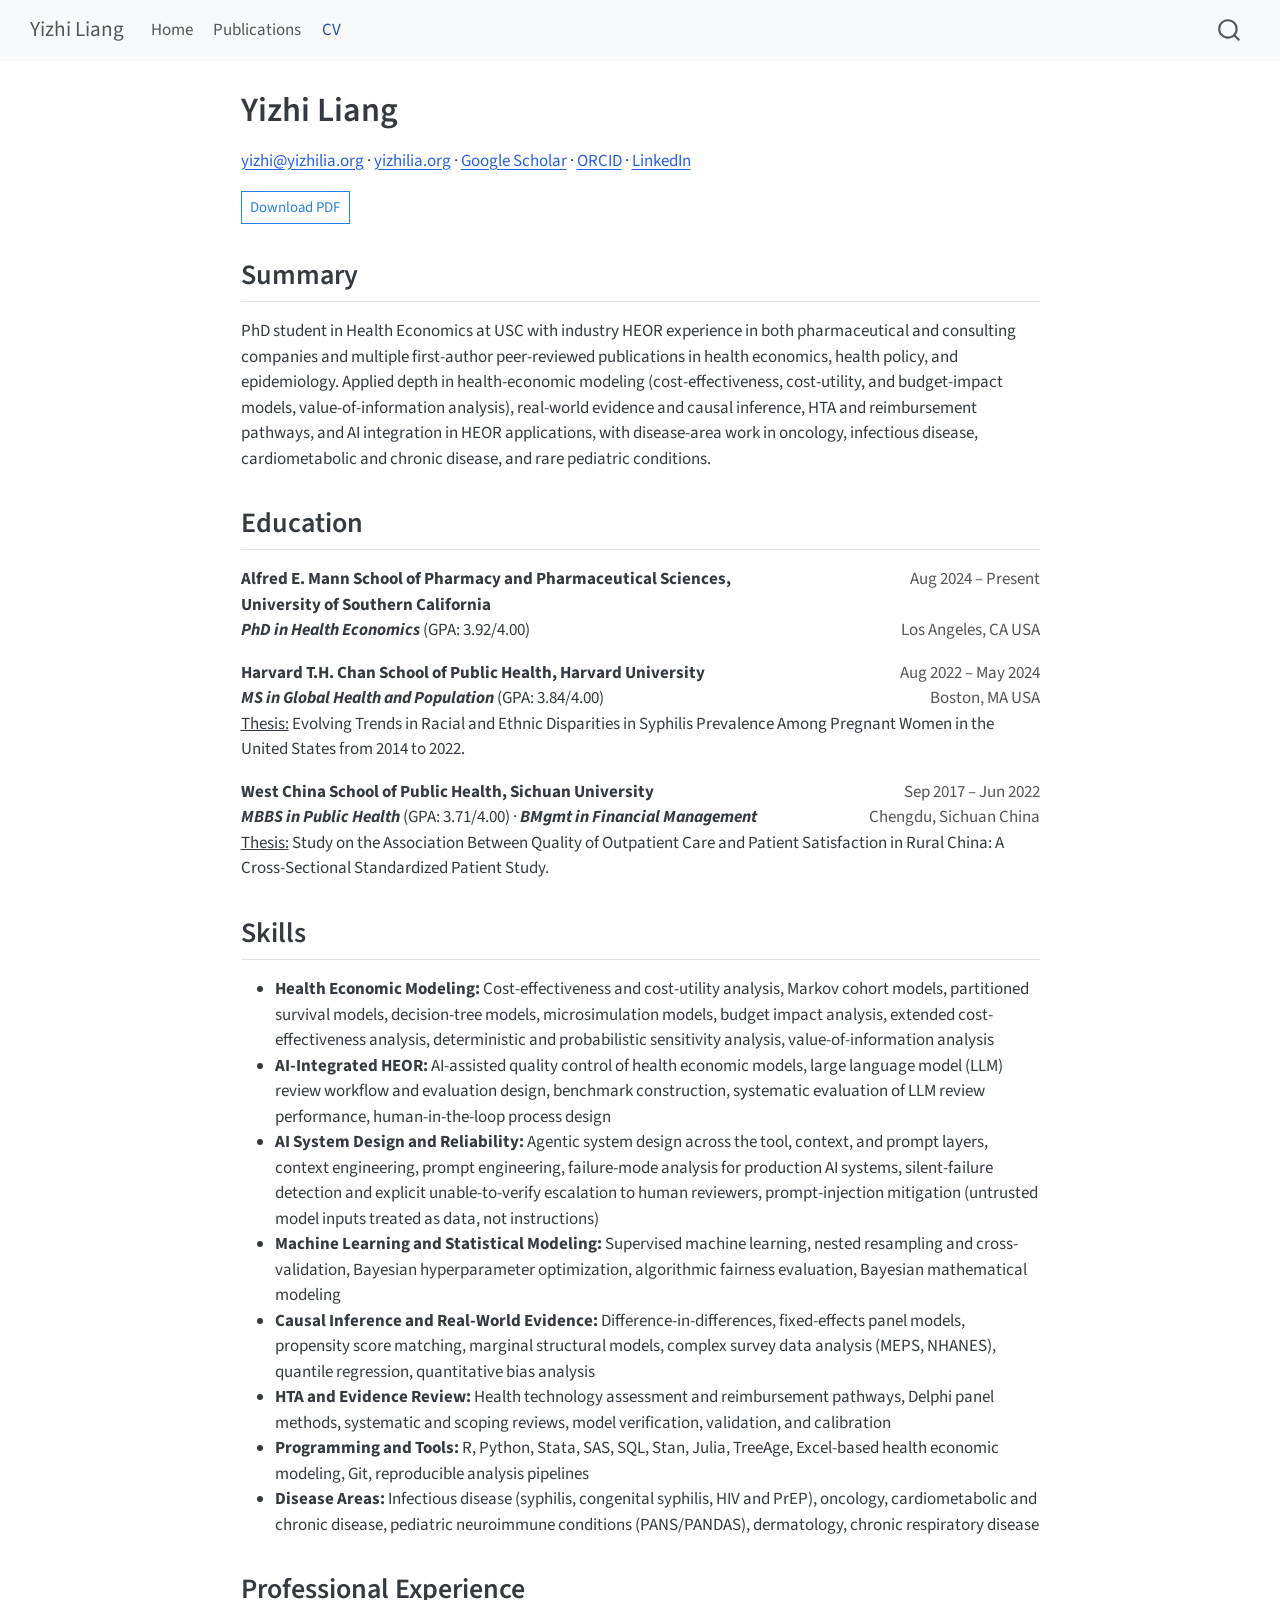
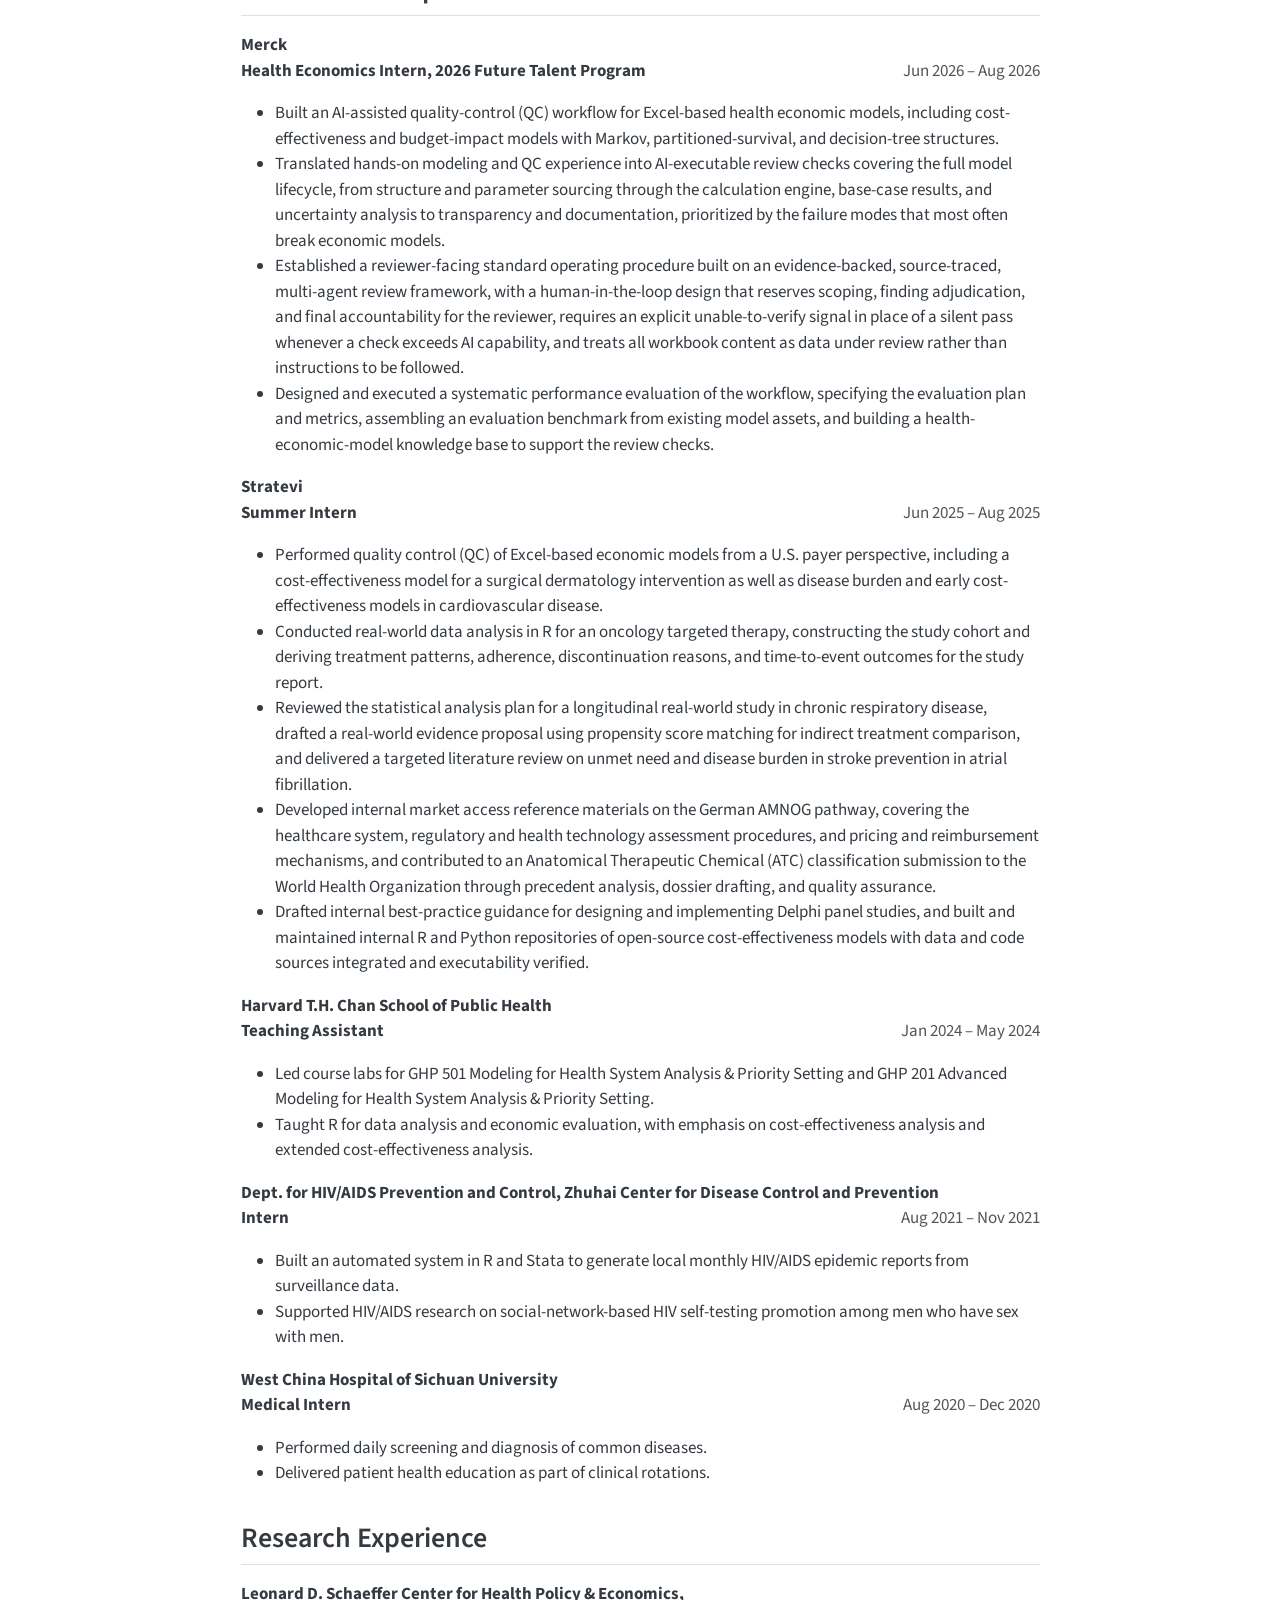
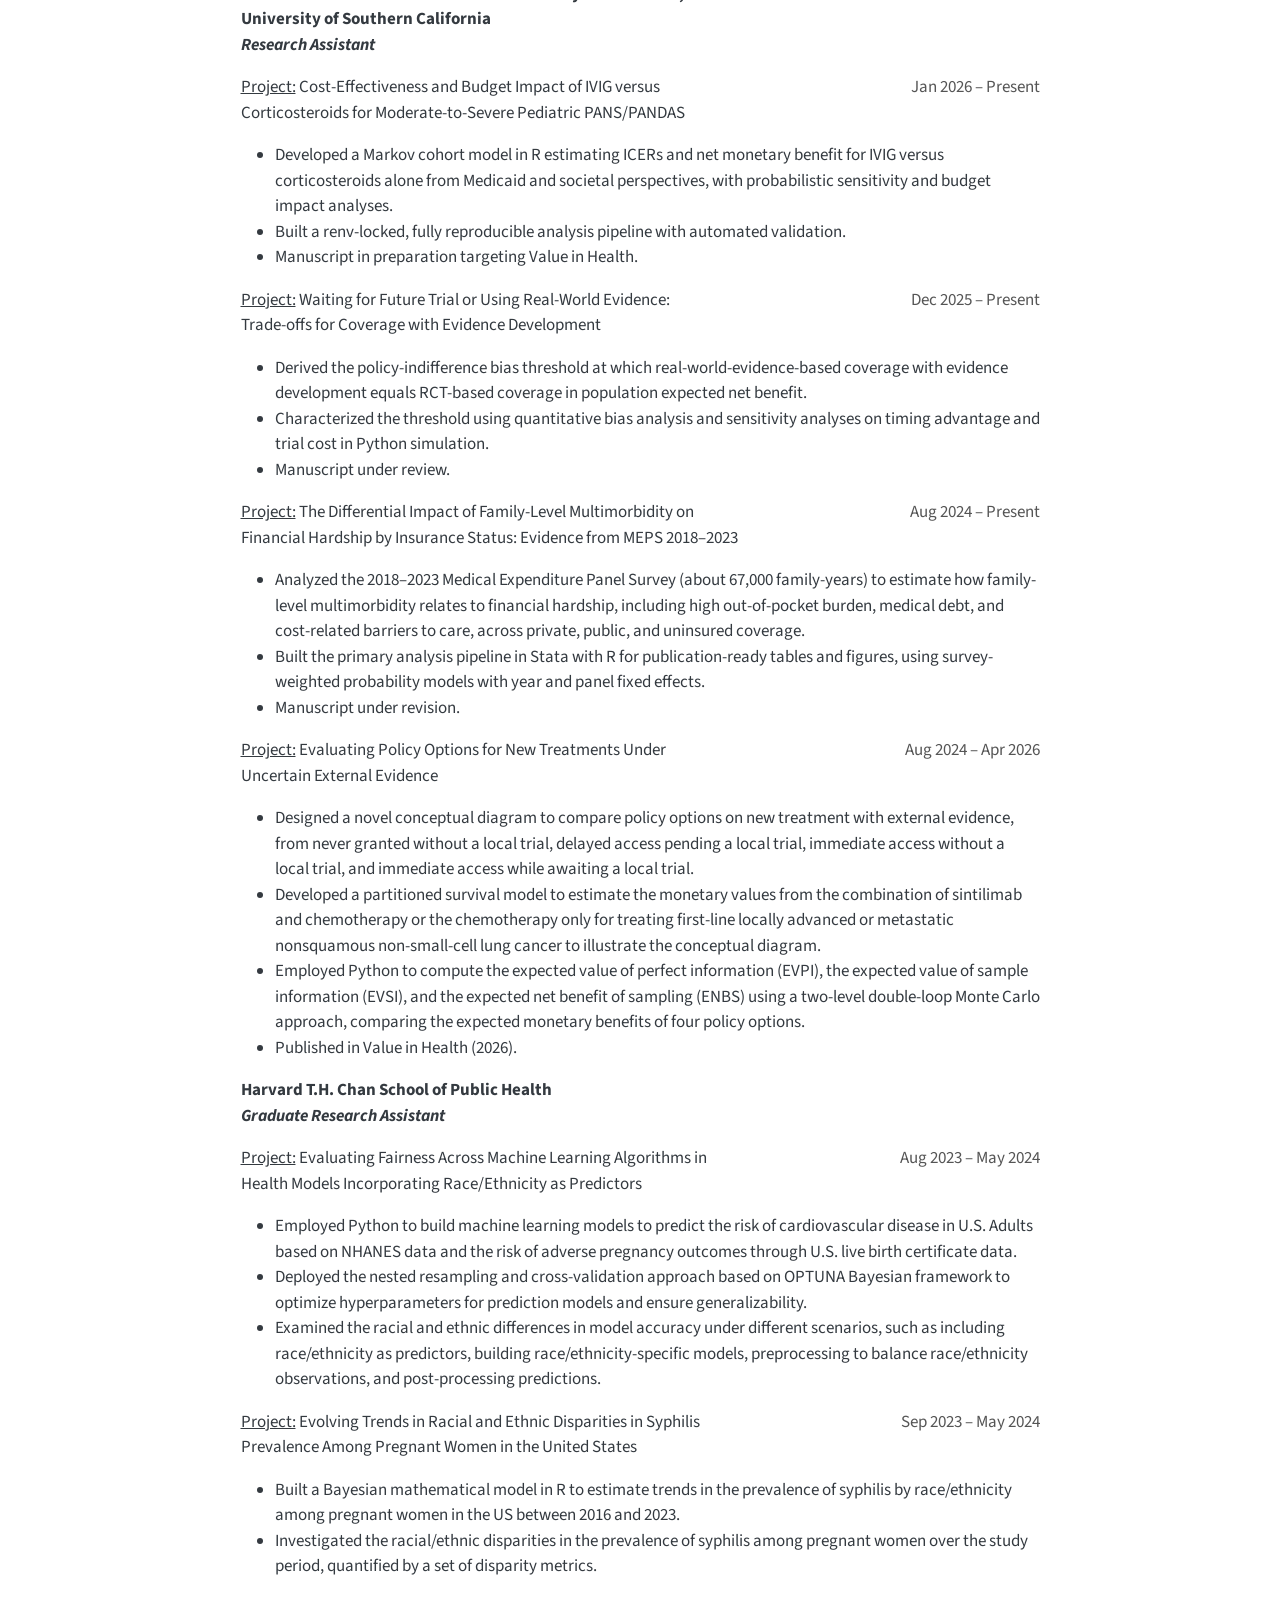
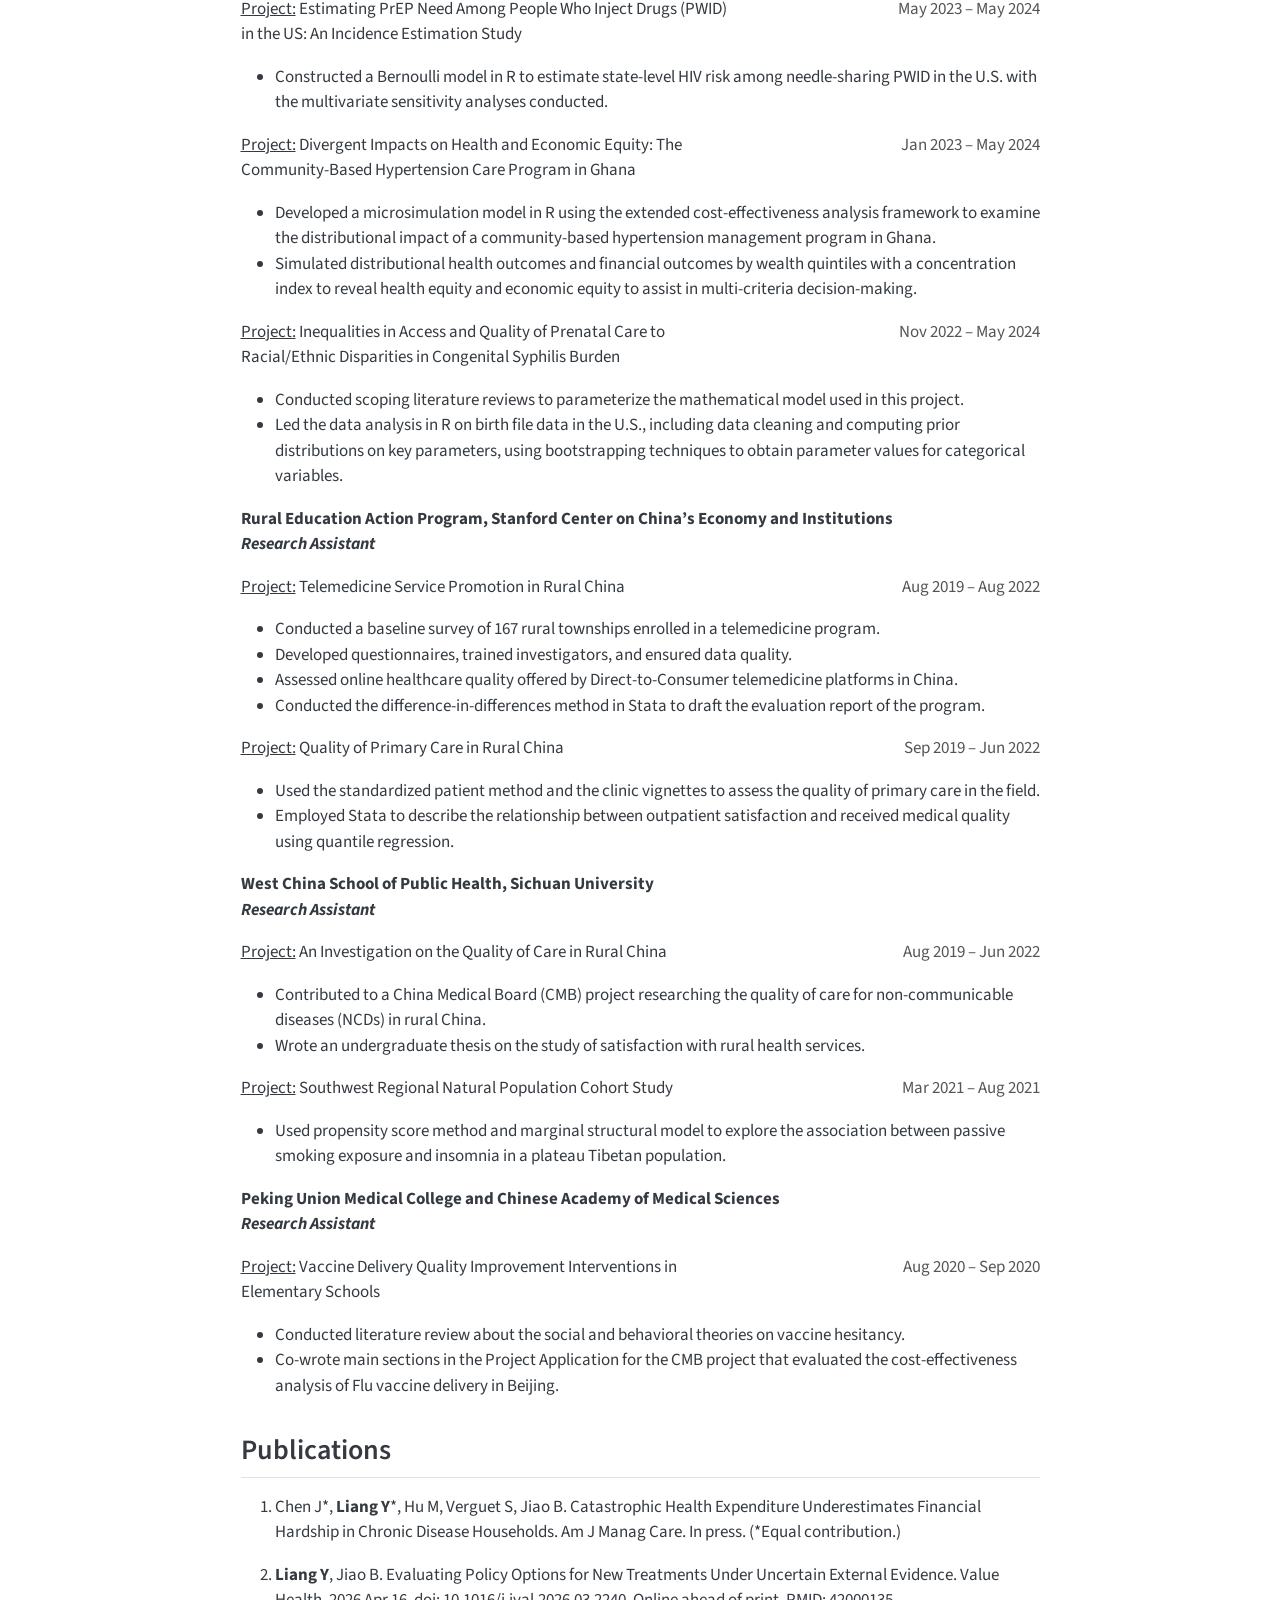
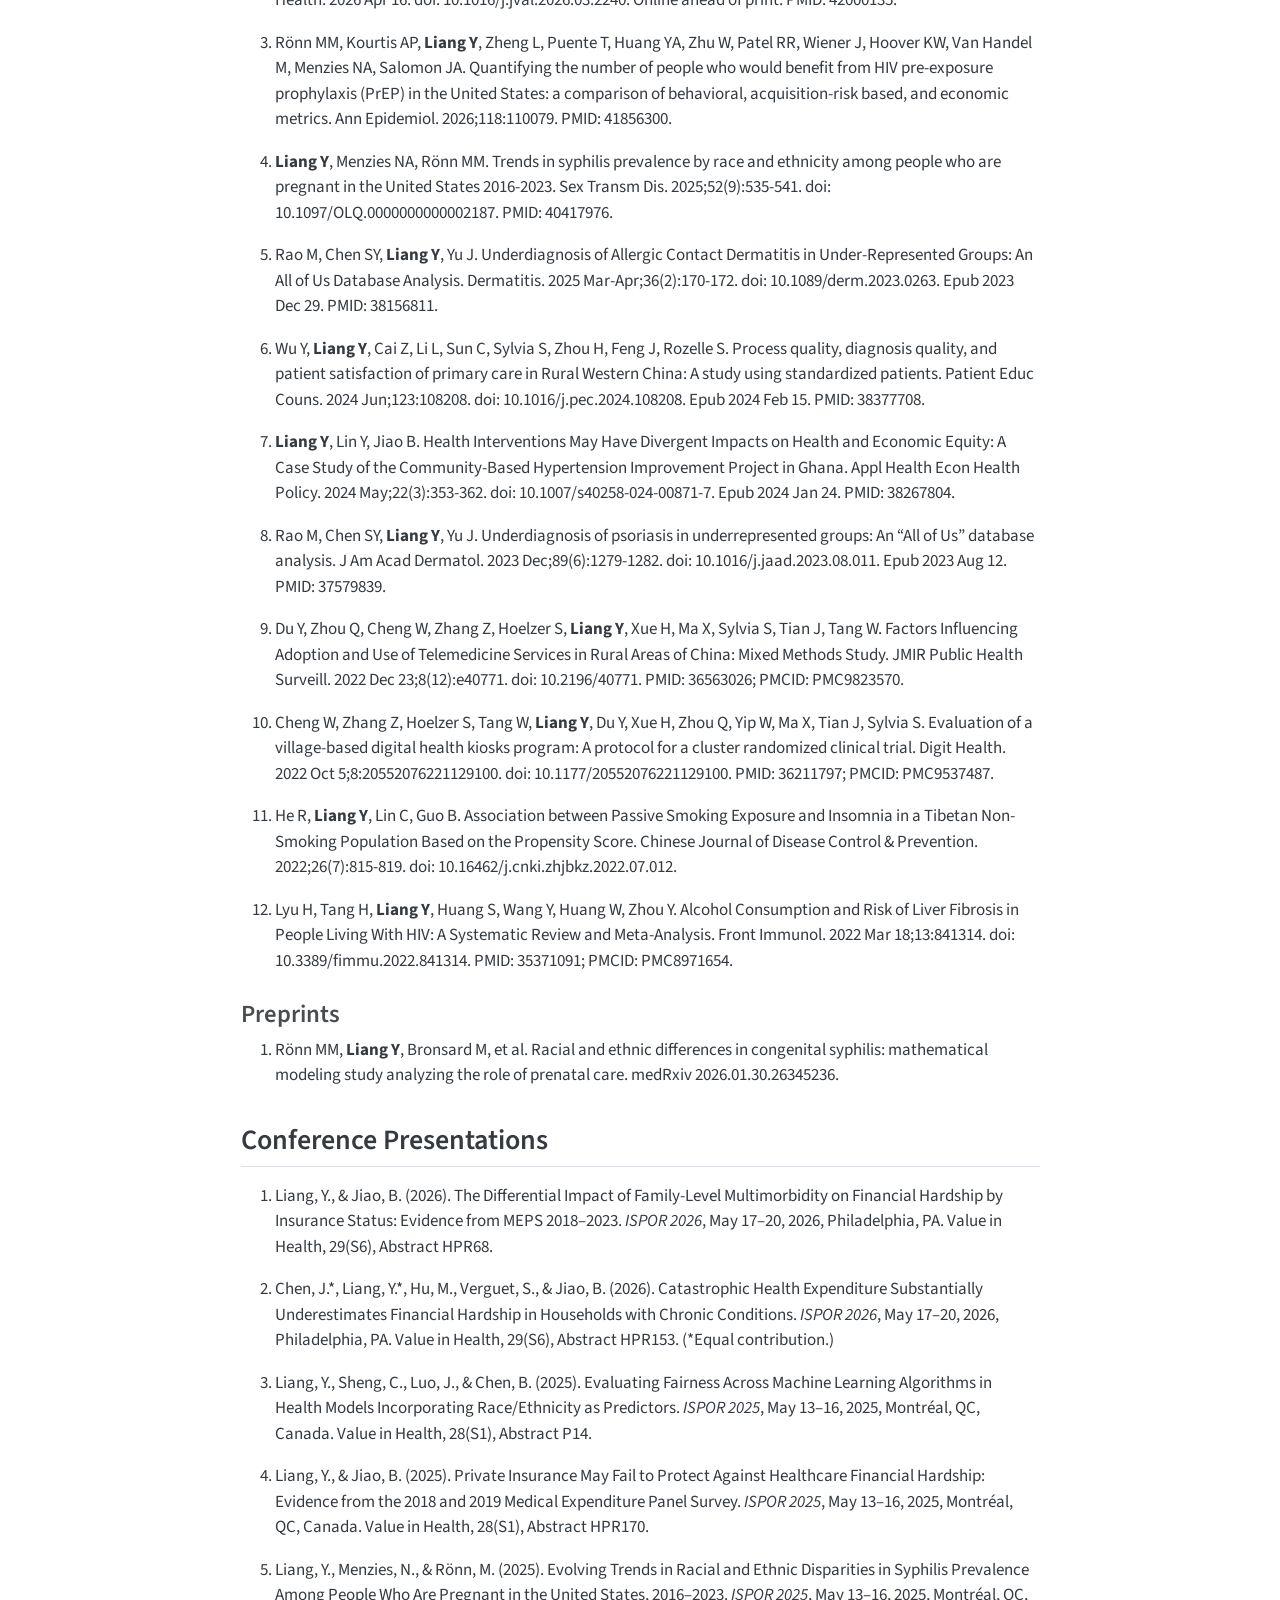
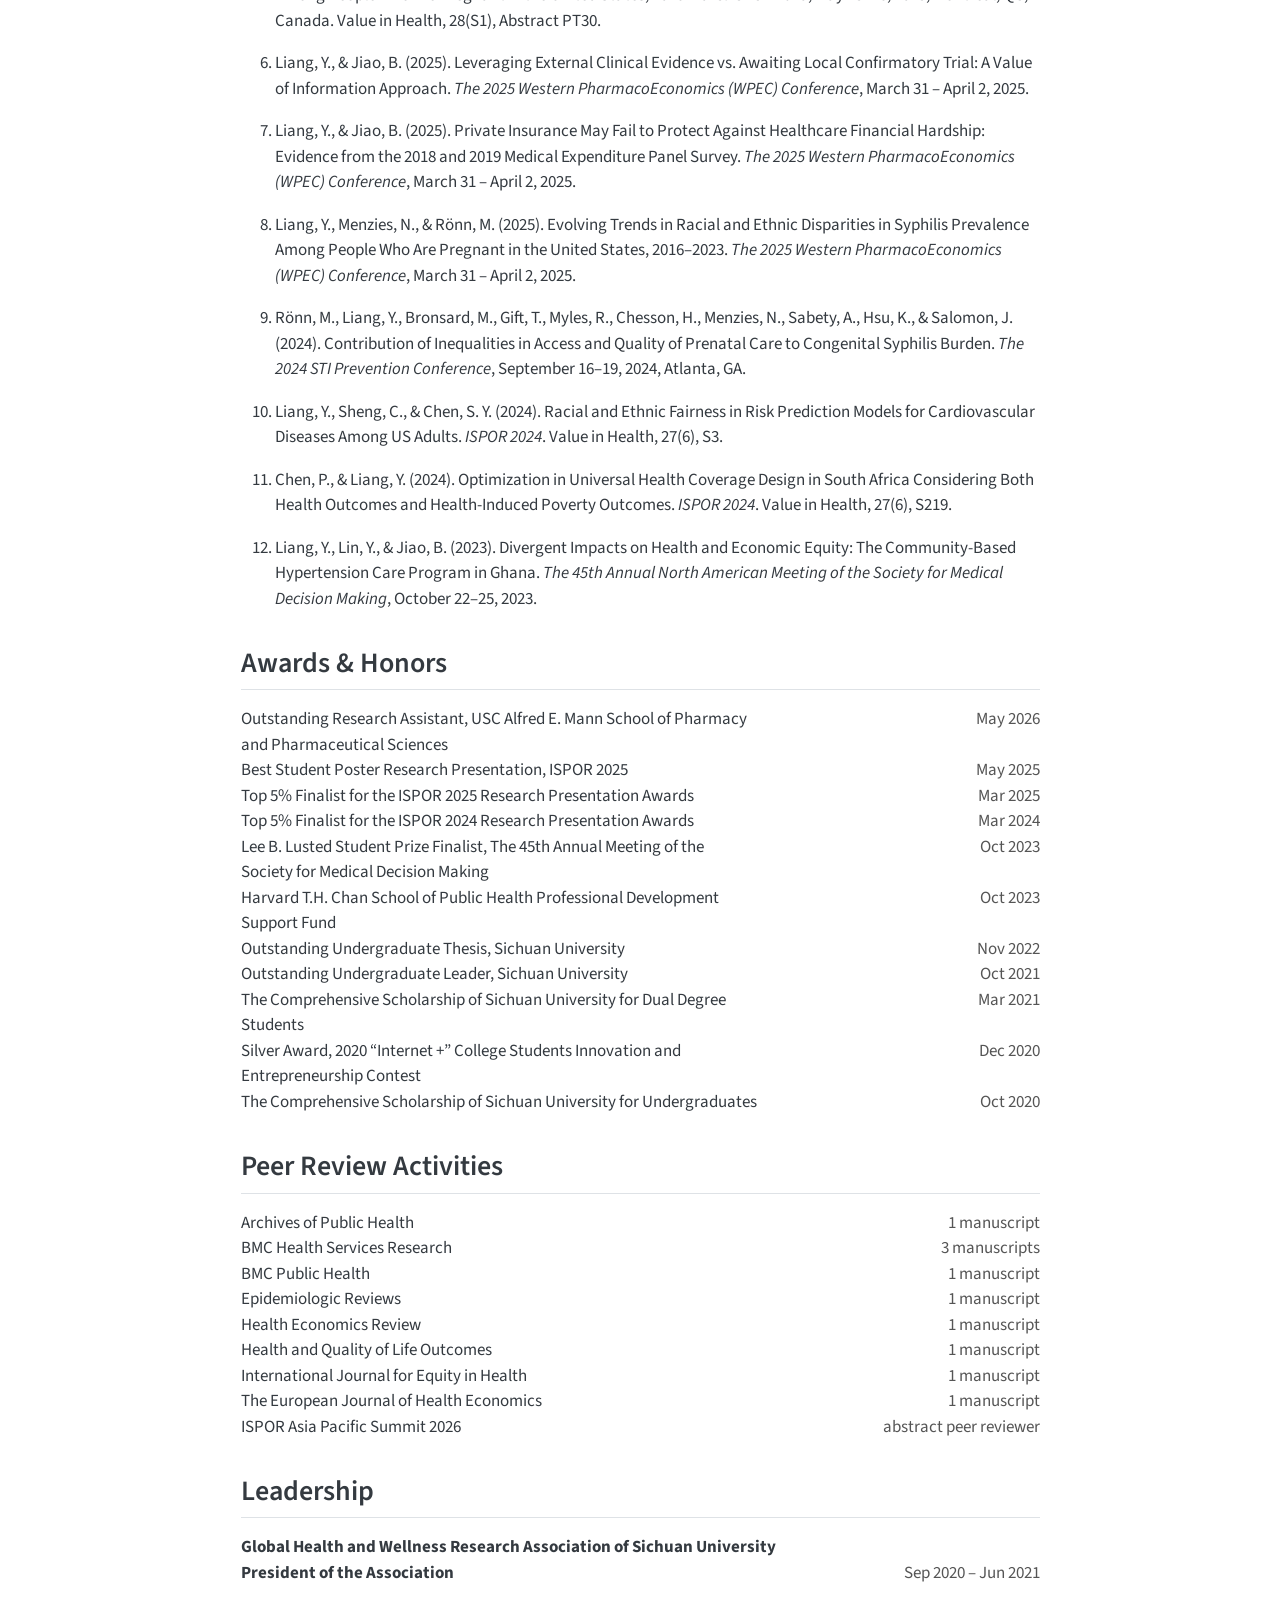
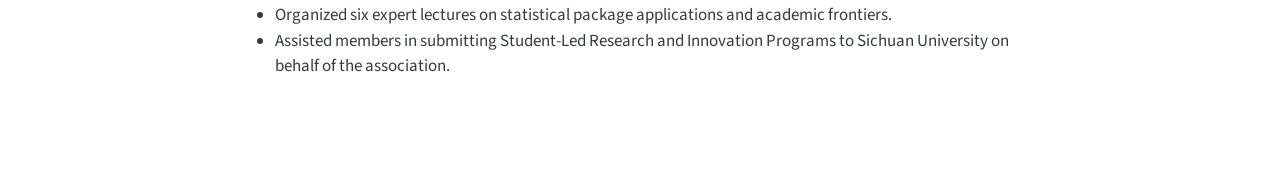
==== commit 9d03432f: "deploy: Yizhi-Liang/Yizhi-CV@8e55928c96610c87df7bb7c8845883b67ede2905" ====
--- a/cv/index.html
+++ b/cv/index.html
@@ -141,12 +141,17 @@
 
 <!-- Contacts: unless-format="typst" so the line reaches BOTH html and docx.
      The typst PDF builds its own contact line from cv-contacts metadata, so it is
-     excluded here to avoid printing it twice. The Download-PDF button stays html-only. -->
-<p><a href="mailto:yizhi@yizhilia.org">yizhi@yizhilia.org</a> · <a href="https://scholar.google.com/citations?user=onCw2qgAAAAJ&amp;hl=en">Google Scholar</a> · <a href="https://orcid.org/0000-0002-7475-496X">ORCID</a> · <a href="https://www.linkedin.com/in/yizhi-liang-heor/">LinkedIn</a></p>
+     excluded here to avoid printing it twice. The Download-PDF button stays html-only.
+     custom-style="ContactLine" targets the docx style (centered, thick rule below,
+     defined in cv/_reference.docx); the html writer passes the attribute through
+     harmlessly. Keep the item set in sync with cv-contacts in _quarto.yml. -->
+<div data-custom-style="ContactLine">
+<p><a href="mailto:yizhi@yizhilia.org">yizhi@yizhilia.org</a> · <a href="https://yizhilia.org/">yizhilia.org</a> · <a href="https://scholar.google.com/citations?user=onCw2qgAAAAJ&amp;hl=en">Google Scholar</a> · <a href="https://orcid.org/0000-0002-7475-496X">ORCID</a> · <a href="https://www.linkedin.com/in/yizhi-liang-heor/">LinkedIn</a></p>
+</div>
 <p><a href="Yizhi-Liang-CV.pdf" class="btn btn-outline-primary btn-sm">Download PDF</a></p>
 <section id="summary" class="level2">
 <h2 class="anchored" data-anchor-id="summary">Summary</h2>
-<p>PhD student in Health Economics at USC with HEOR experience at Merck and Stratevi and a peer-reviewed publication record in health economics, health policy, and epidemiology that includes first-author work in <em>Value in Health</em>. Applied depth in health-economic modeling (cost-effectiveness, cost-utility, and budget-impact models, value-of-information analysis), real-world evidence and causal inference, HTA and reimbursement pathways, and AI-assisted QC of economic models, with disease-area work in oncology, infectious disease, cardiometabolic and chronic disease, and rare pediatric conditions.</p>
+<p>PhD student in Health Economics at USC with industry HEOR experience in both pharmaceutical and consulting companies and multiple first-author peer-reviewed publications in health economics, health policy, and epidemiology. Applied depth in health-economic modeling (cost-effectiveness, cost-utility, and budget-impact models, value-of-information analysis), real-world evidence and causal inference, HTA and reimbursement pathways, and AI integration in HEOR applications, with disease-area work in oncology, infectious disease, cardiometabolic and chronic disease, and rare pediatric conditions.</p>
 </section>
 <section id="education" class="level2">
 <h2 class="anchored" data-anchor-id="education">Education</h2>
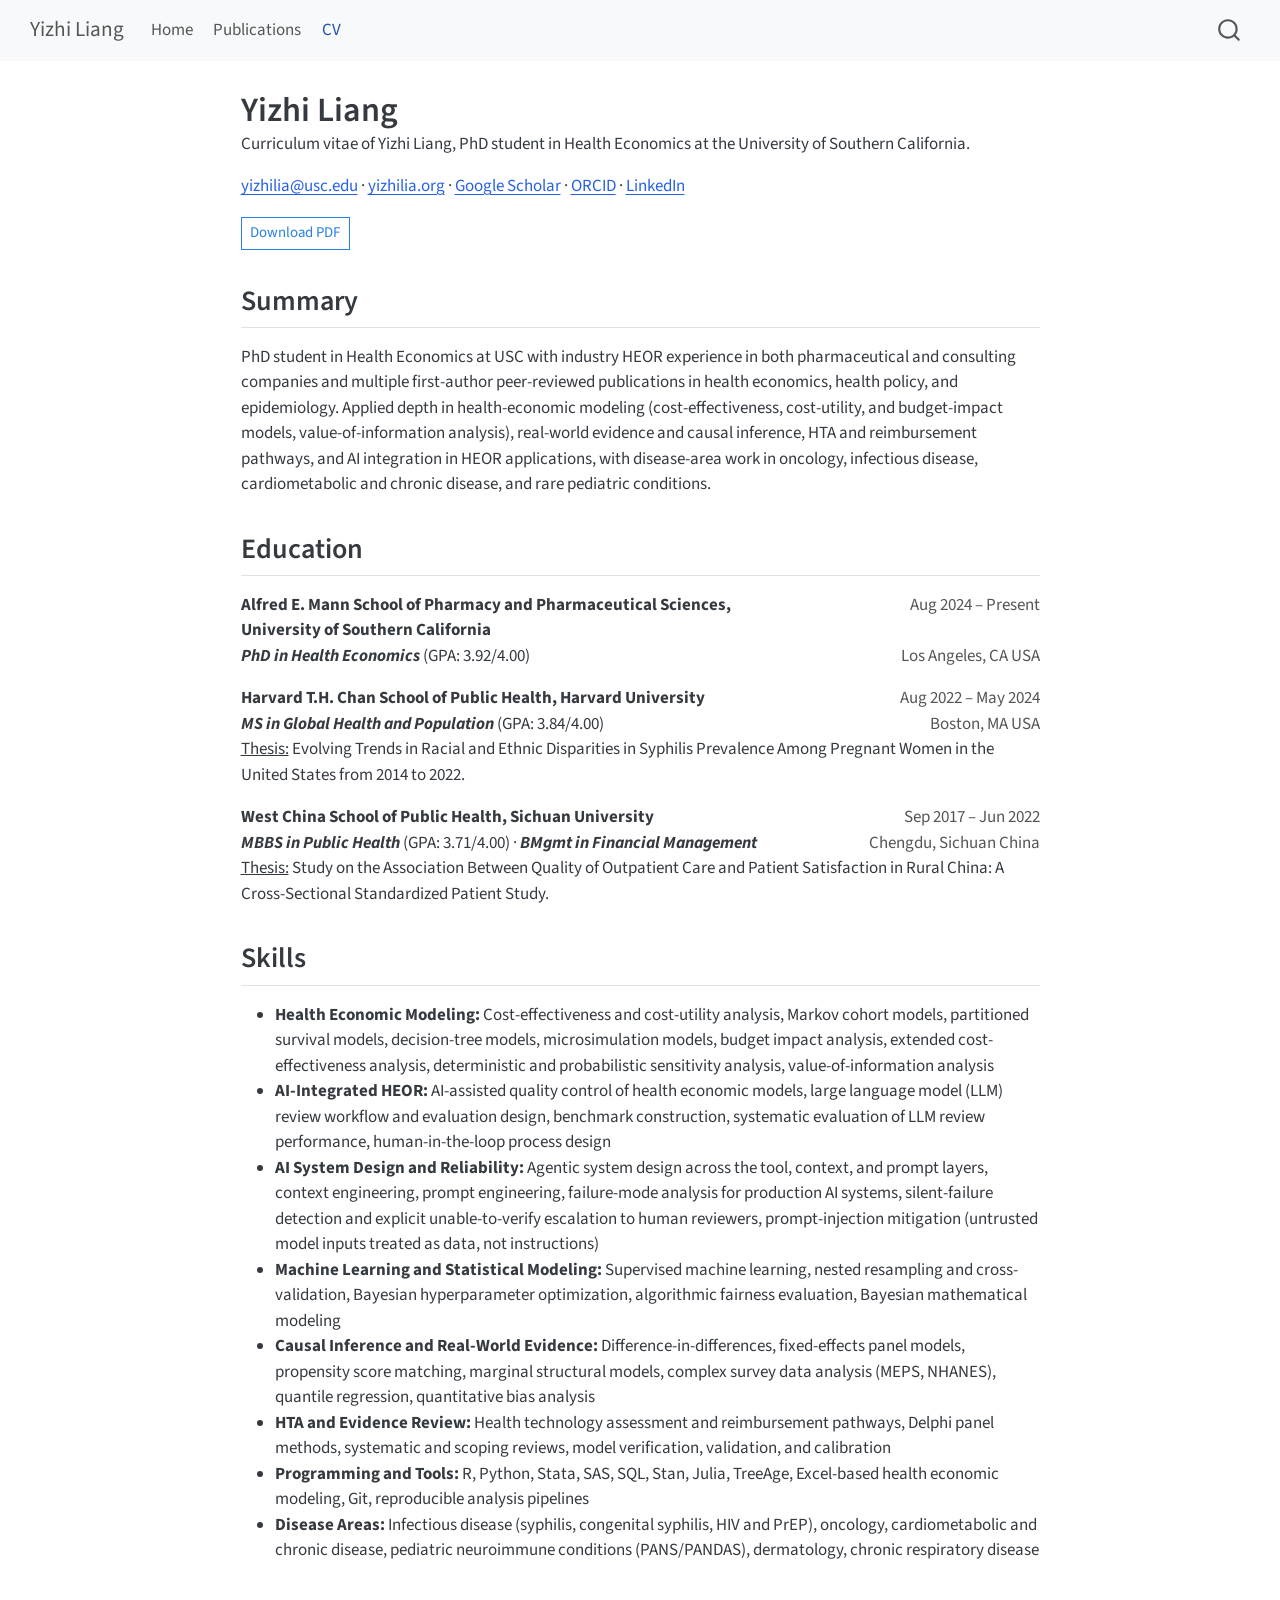
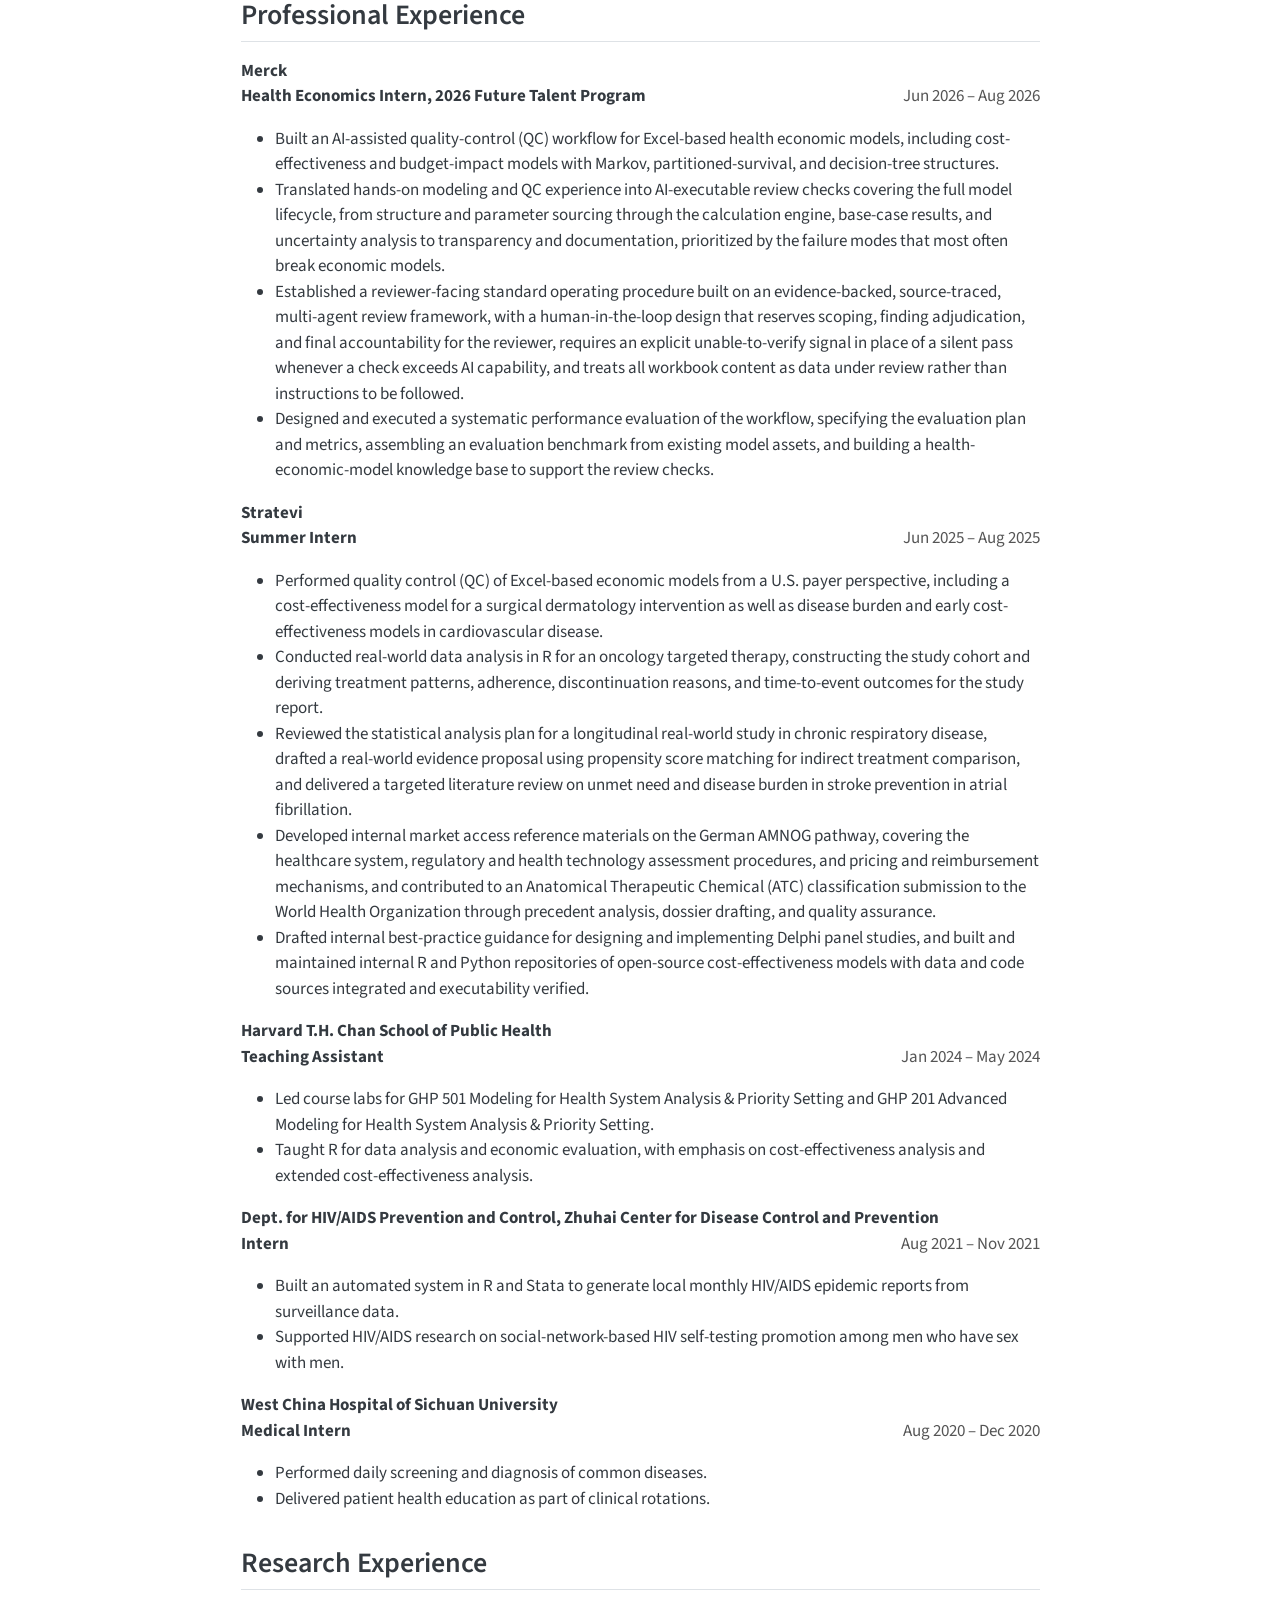
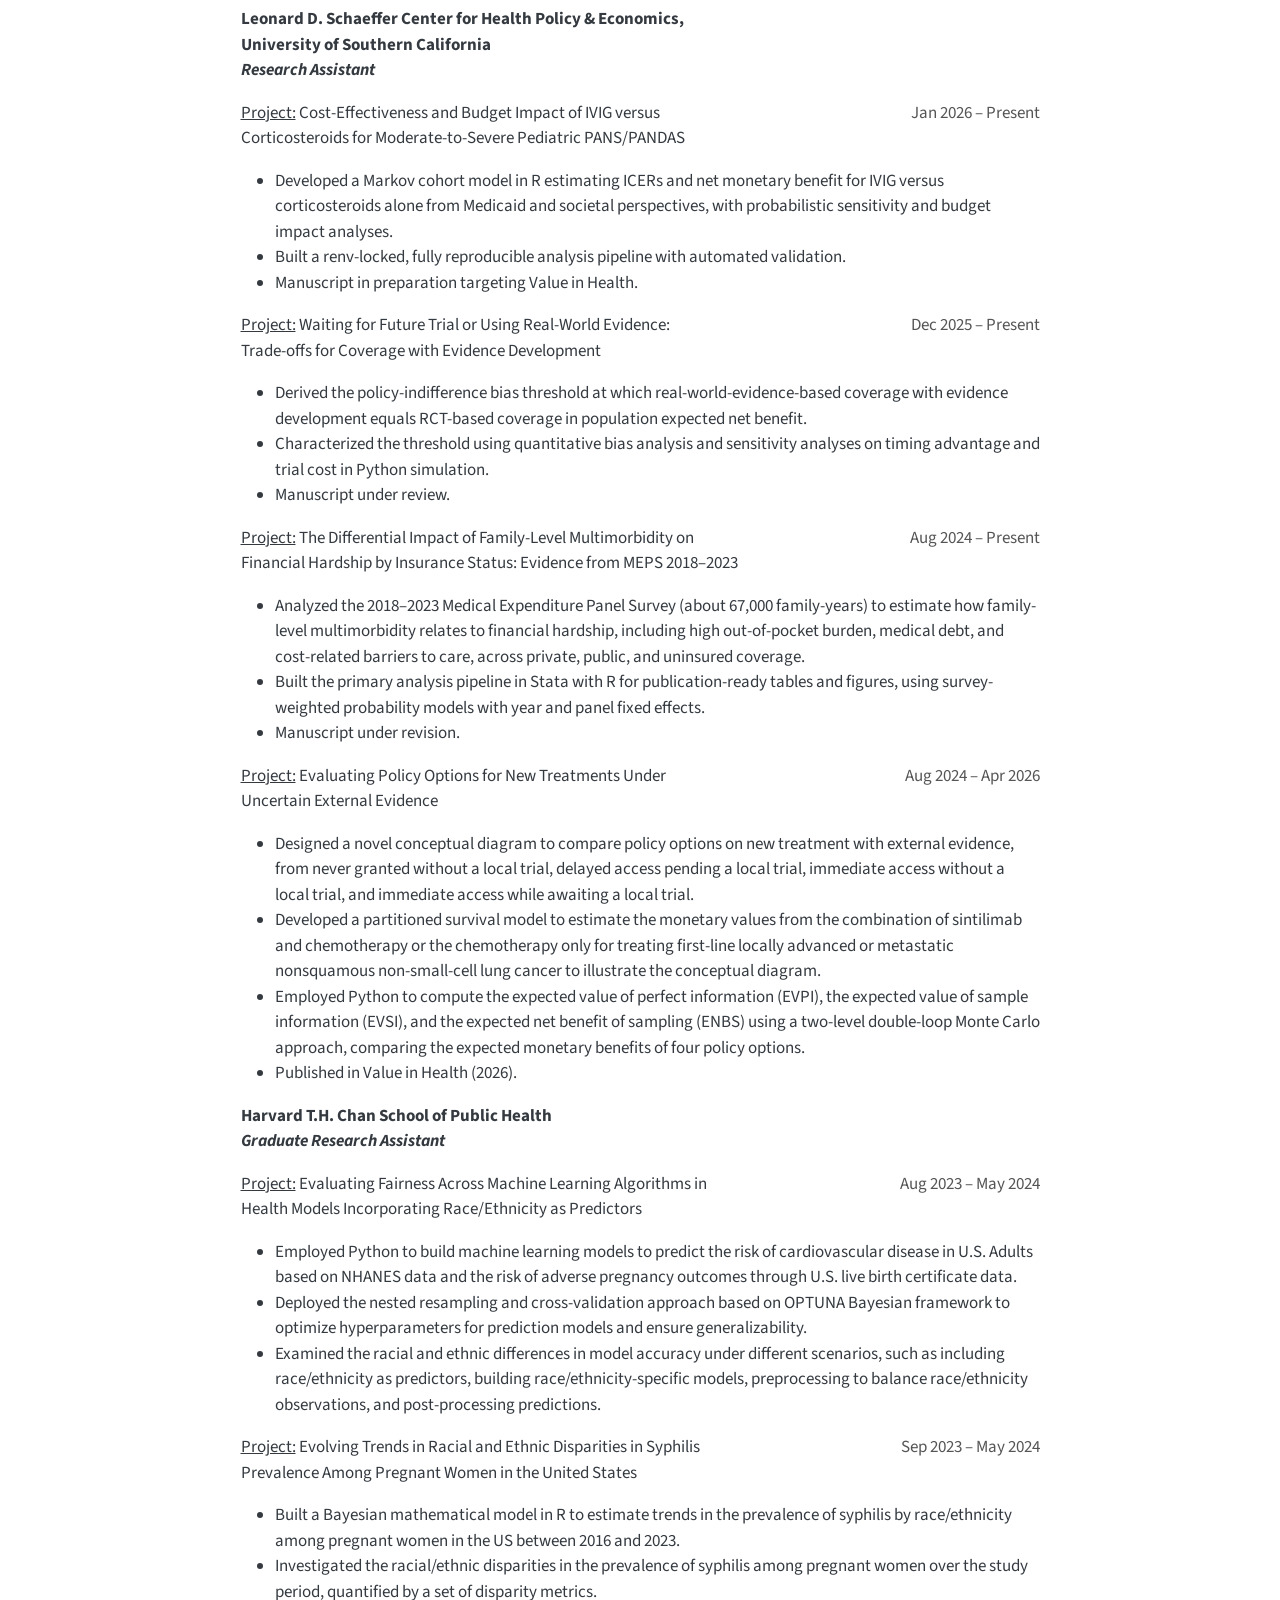
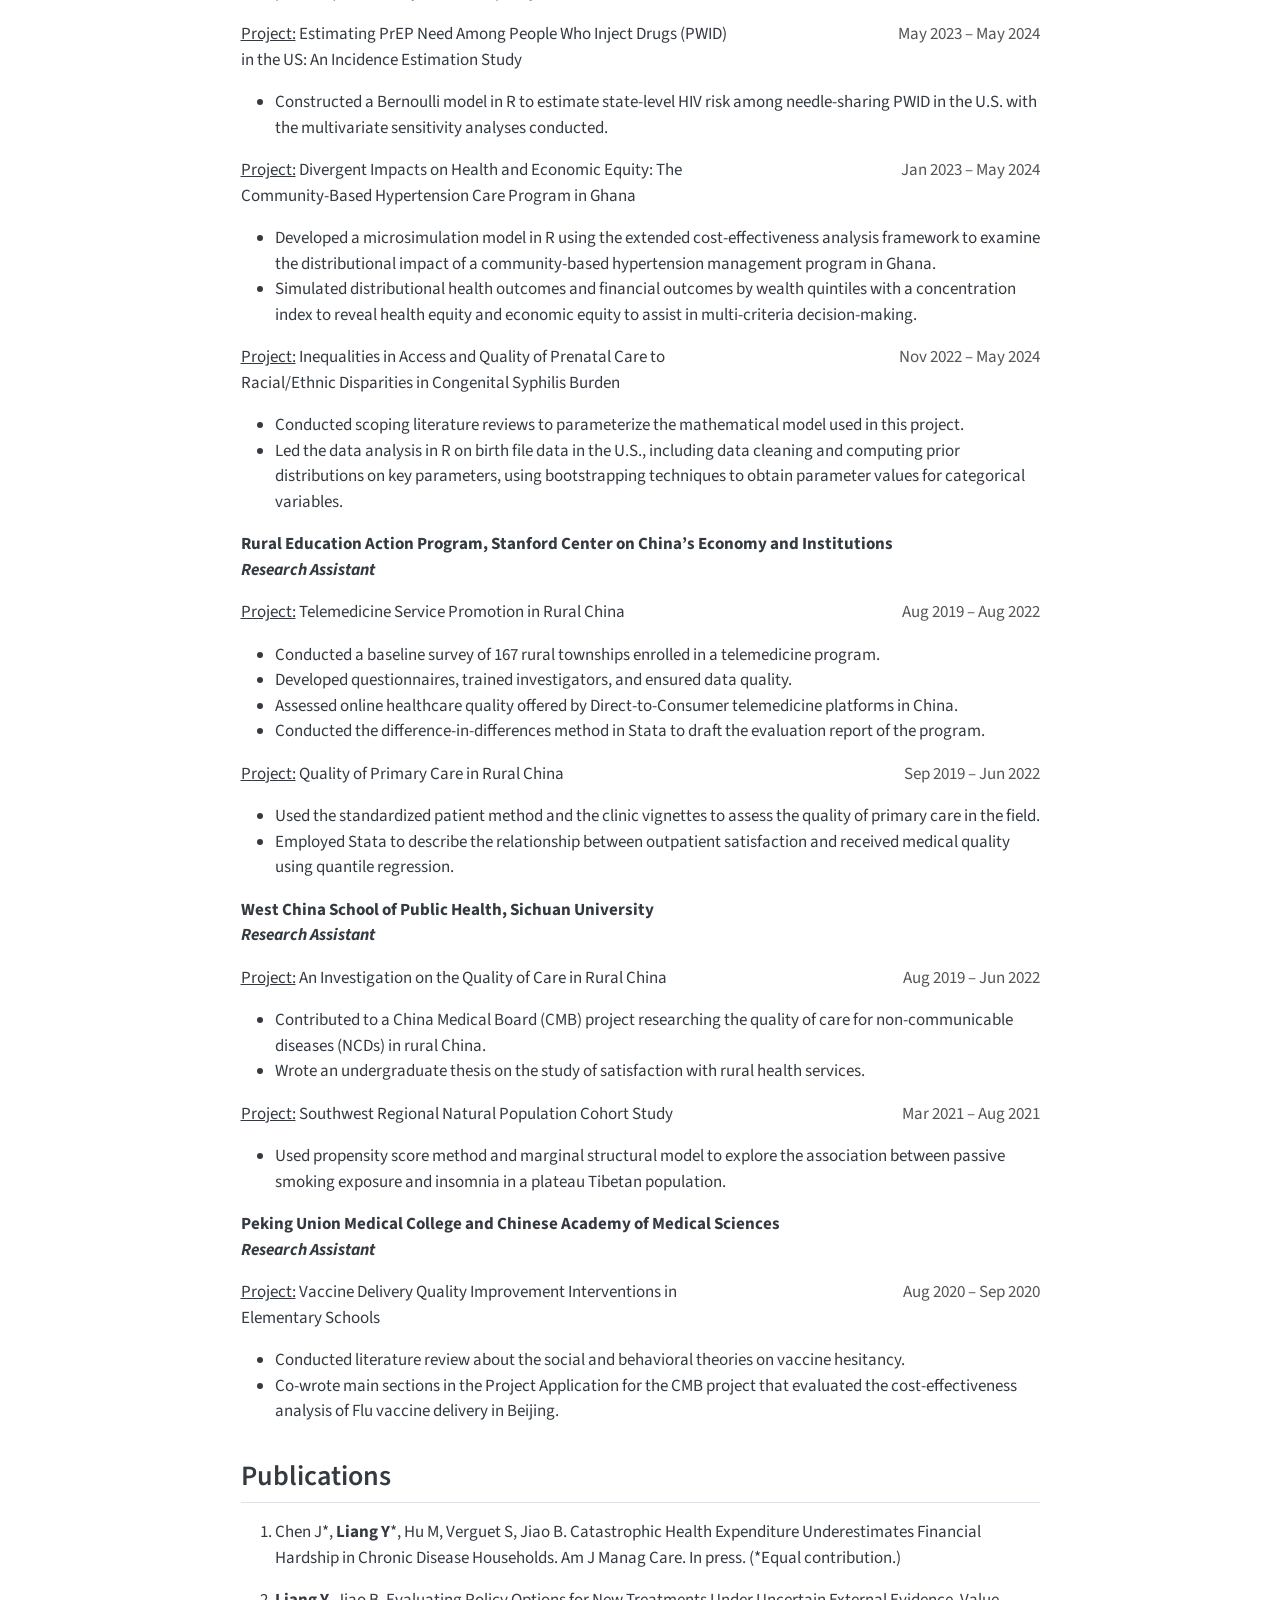
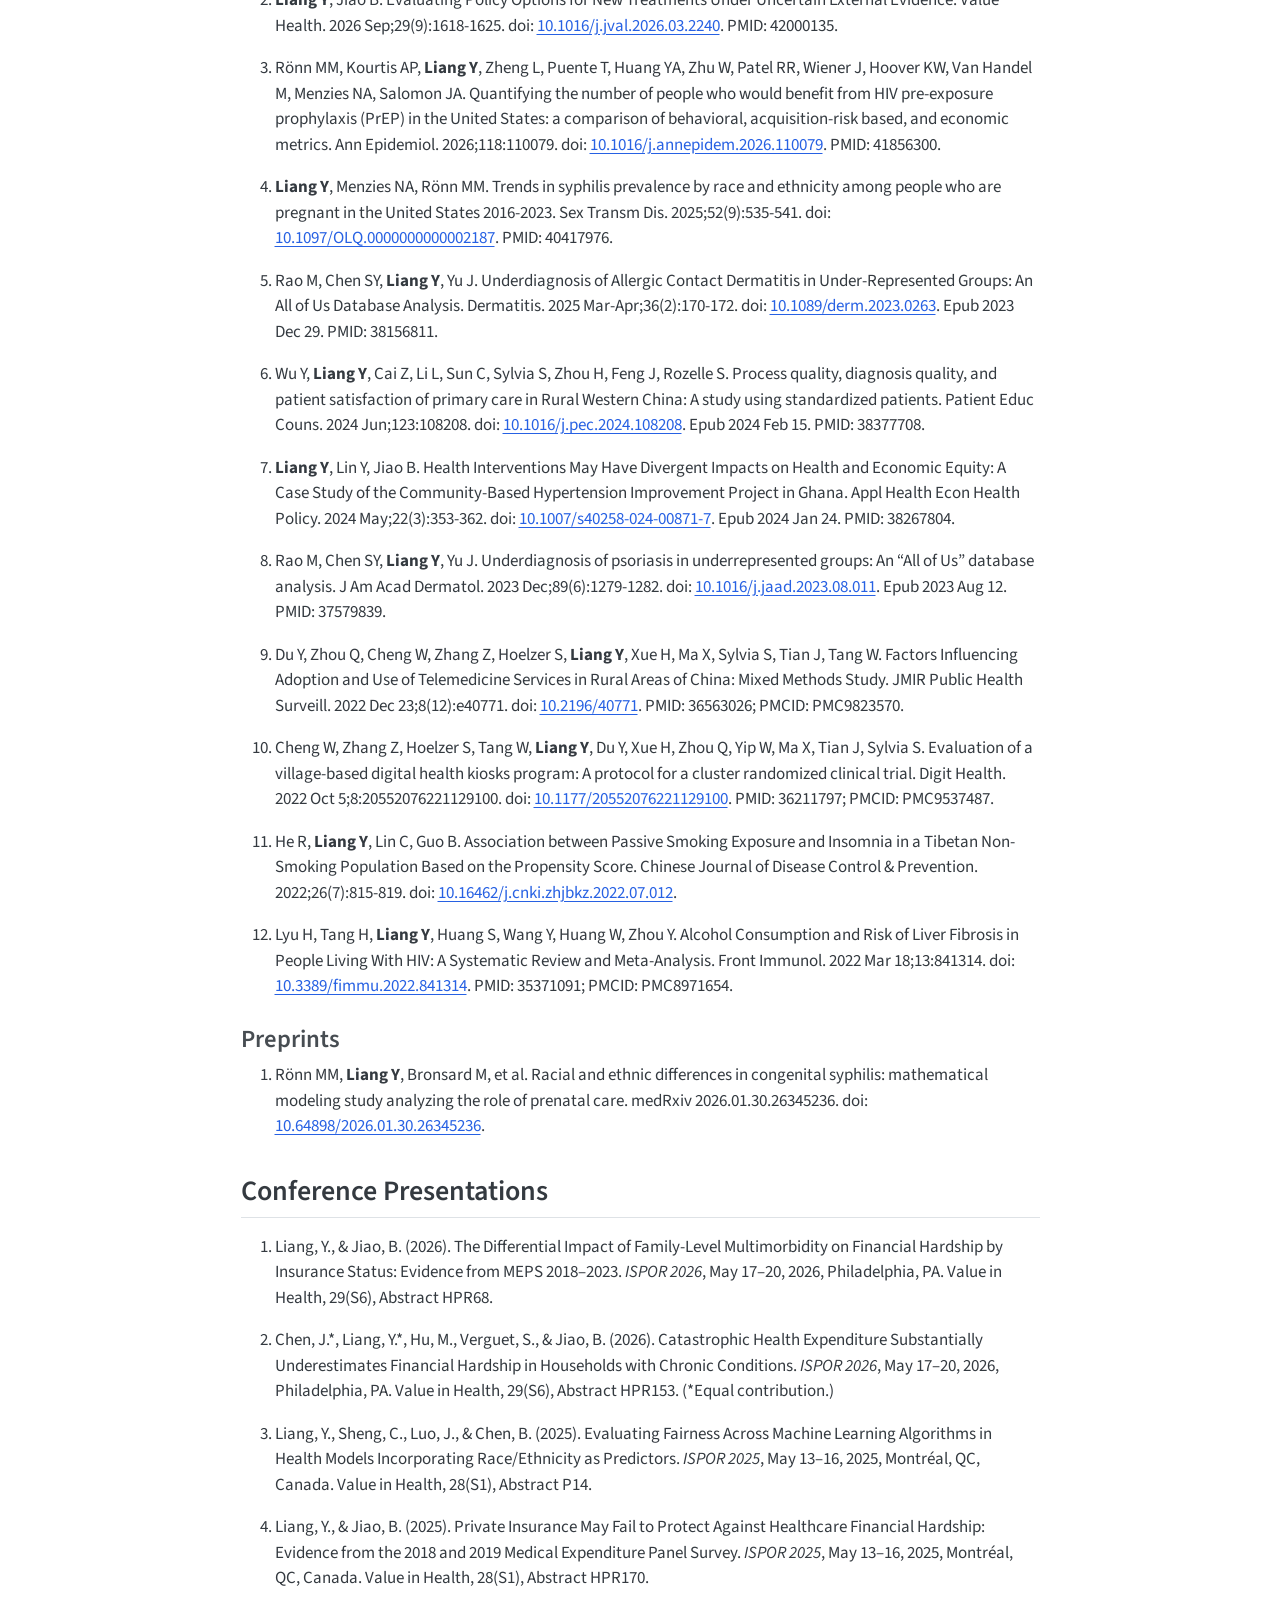
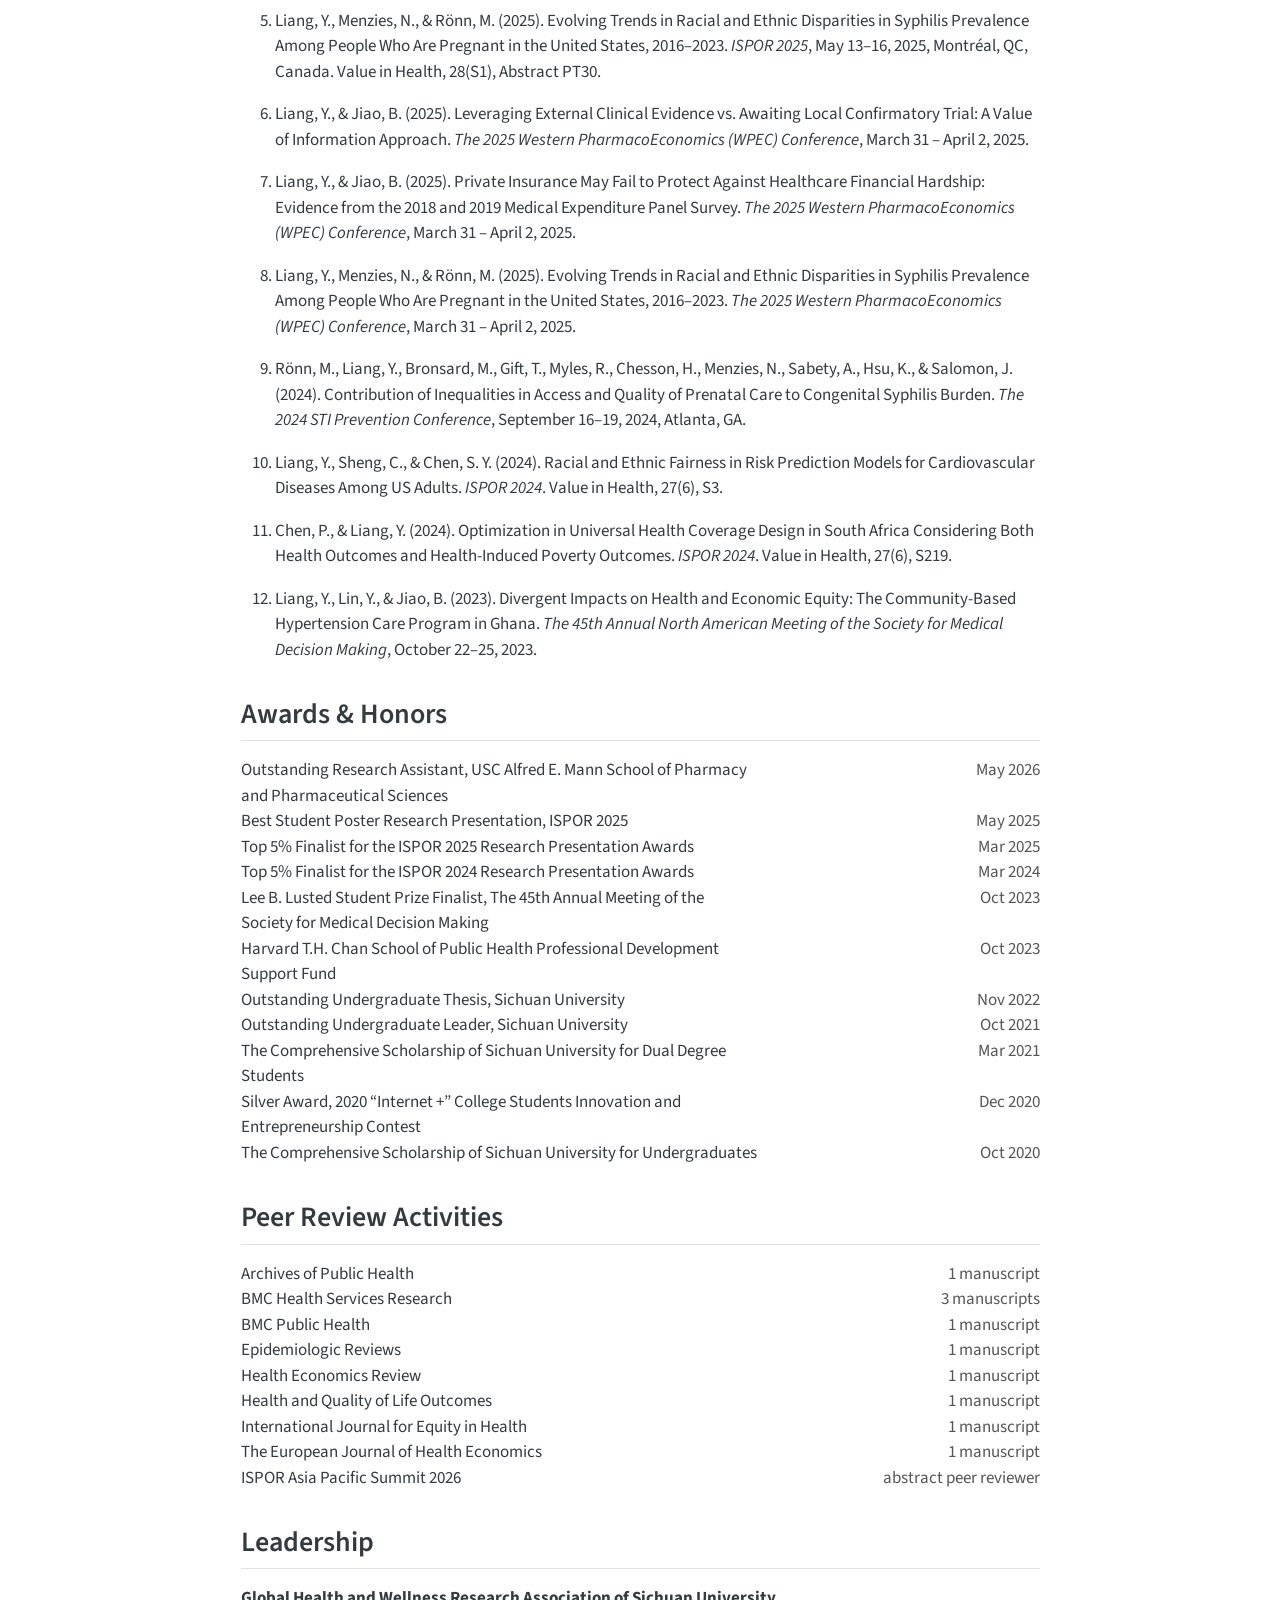
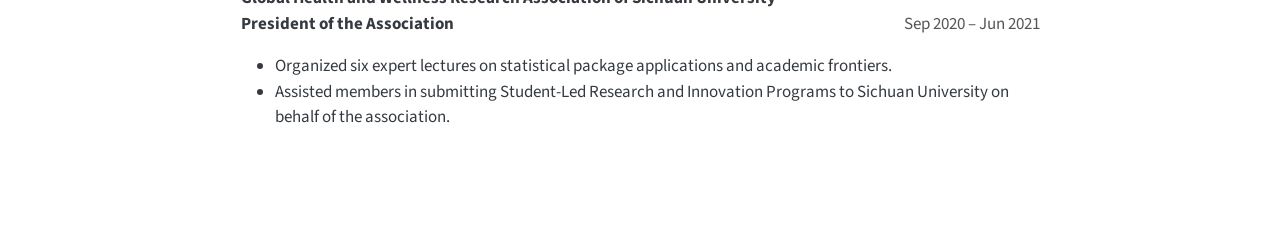
==== commit 1cac186d: "deploy: Yizhi-Liang/Yizhi-CV@034d48661165e80e573a2a98a55cc368d661d737" ====
--- a/cv/index.html
+++ b/cv/index.html
@@ -6,8 +6,9 @@
 
 <meta name="viewport" content="width=device-width, initial-scale=1.0, user-scalable=yes">
 
-
-<title>Yizhi Liang</title>
+<meta name="description" content="Curriculum vitae of Yizhi Liang, PhD student in Health Economics at the University of Southern California.">
+
+<title>Yizhi Liang – Yizhi Liang | Health Economics PhD, USC</title>
 <style>
 /* Default styles provided by pandoc.
 ** See https://pandoc.org/MANUAL.html#variables-for-html for config info.
@@ -42,7 +43,7 @@
 <link href="../site_libs/quarto-html/quarto-syntax-highlighting-15634bcf2e68342d4ad2dfa704d543f6.css" rel="stylesheet" id="quarto-text-highlighting-styles">
 <script src="../site_libs/bootstrap/bootstrap.min.js"></script>
 <link href="../site_libs/bootstrap/bootstrap-icons.css" rel="stylesheet">
-<link href="../site_libs/bootstrap/bootstrap-29cdbefdb627c25a34878b5e2c43b22c.min.css" rel="stylesheet" append-hash="true" id="quarto-bootstrap" data-mode="light">
+<link href="../site_libs/bootstrap/bootstrap-759232fa0b86b84cb2931155628a3b47.min.css" rel="stylesheet" append-hash="true" id="quarto-bootstrap" data-mode="light">
 <script id="quarto-search-options" type="application/json">{
   "location": "navbar",
   "copy-button": false,
@@ -71,9 +72,42 @@
   }
 }</script>
 <!-- Cloudflare Web Analytics --><script type="module" src="https://static.cloudflareinsights.com/beacon.min.js" data-cf-beacon="{&quot;token&quot;: &quot;642f5ecea32647feb23d455f85f21b78&quot;}"></script><!-- End Cloudflare Web Analytics -->
+<script type="application/ld+json">
+{
+  "@context": "https://schema.org",
+  "@type": "Person",
+  "name": "Yizhi Liang",
+  "url": "https://yizhilia.org/",
+  "email": "mailto:yizhilia@usc.edu",
+  "image": "https://yizhilia.org/assets/YIZHI_HEADSHOT.png",
+  "jobTitle": "PhD Student in Health Economics",
+  "affiliation": {
+    "@type": "Organization",
+    "name": "University of Southern California"
+  },
+  "sameAs": [
+    "https://orcid.org/0000-0002-7475-496X",
+    "https://scholar.google.com/citations?user=onCw2qgAAAAJ",
+    "https://www.linkedin.com/in/yizhi-liang-heor/",
+    "https://github.com/Yizhi-Liang"
+  ]
+}
+</script>
 
 
 <link rel="stylesheet" href="../styles.css">
+<meta property="og:title" content="Yizhi Liang – Yizhi Liang | Health Economics PhD, USC">
+<meta property="og:description" content="Curriculum vitae of Yizhi Liang, PhD student in Health Economics at the University of Southern California.">
+<meta property="og:image" content="https://yizhilia.org/cv/assets/YIZHI_HEADSHOT.png">
+<meta property="og:site_name" content="Yizhi Liang | Health Economics PhD, USC">
+<meta property="og:image:alt" content="Headshot of Yizhi Liang, PhD student in Health Economics at the University of Southern California">
+<meta property="og:locale" content="en_US">
+<meta name="twitter:title" content="Yizhi Liang – Yizhi Liang | Health Economics PhD, USC">
+<meta name="twitter:description" content="Curriculum vitae of Yizhi Liang, PhD student in Health Economics at the University of Southern California.">
+<meta name="twitter:image" content="https://yizhilia.org/cv/assets/YIZHI_HEADSHOT.png">
+<meta name="twitter:image:alt" content="Headshot of Yizhi Liang, PhD student in Health Economics at the University of Southern California">
+<meta name="twitter:card" content="summary_large_image">
+<link rel="canonical" href="https://yizhilia.org/cv/">
 </head>
 
 <body class="nav-fixed fullcontent quarto-light">
@@ -125,6 +159,11 @@
 <h1 class="title">Yizhi Liang</h1>
 </div>
 
+<div>
+  <div class="description">
+    Curriculum vitae of Yizhi Liang, PhD student in Health Economics at the University of Southern California.
+  </div>
+</div>
 
 
 <div class="quarto-title-meta">
@@ -146,11 +185,16 @@
      defined in cv/_reference.docx); the html writer passes the attribute through
      harmlessly. Keep the item set in sync with cv-contacts in _quarto.yml. -->
 <div data-custom-style="ContactLine">
-<p><a href="mailto:yizhi@yizhilia.org">yizhi@yizhilia.org</a> · <a href="https://yizhilia.org/">yizhilia.org</a> · <a href="https://scholar.google.com/citations?user=onCw2qgAAAAJ&amp;hl=en">Google Scholar</a> · <a href="https://orcid.org/0000-0002-7475-496X">ORCID</a> · <a href="https://www.linkedin.com/in/yizhi-liang-heor/">LinkedIn</a></p>
+<p><a href="mailto:yizhilia@usc.edu">yizhilia@usc.edu</a> · <a href="https://yizhilia.org/">yizhilia.org</a> · <a href="https://scholar.google.com/citations?user=onCw2qgAAAAJ&amp;hl=en">Google Scholar</a> · <a href="https://orcid.org/0000-0002-7475-496X">ORCID</a> · <a href="https://www.linkedin.com/in/yizhi-liang-heor/">LinkedIn</a></p>
 </div>
 <p><a href="Yizhi-Liang-CV.pdf" class="btn btn-outline-primary btn-sm">Download PDF</a></p>
-<section id="summary" class="level2">
-<h2 class="anchored" data-anchor-id="summary">Summary</h2>
+<!-- Summary: the shared paragraph by default. A per-application render passes a metadata file
+     (kept OUTSIDE this repo, in the application's own folder) that sets `tailored: true` plus
+     `tailored-summary`; then this block prints that text instead of the shared include.
+     `when-meta` tests a BOOLEAN key (a string is never truthy, measured on Quarto 1.9.38), hence two keys.
+     The base/site/full/academic renders never set `tailored`. Driver: cv/render-tailored.sh -->
+<section id="summary-1" class="level2">
+<h2 class="anchored" data-anchor-id="summary-1">Summary</h2>
 <p>PhD student in Health Economics at USC with industry HEOR experience in both pharmaceutical and consulting companies and multiple first-author peer-reviewed publications in health economics, health policy, and epidemiology. Applied depth in health-economic modeling (cost-effectiveness, cost-utility, and budget-impact models, value-of-information analysis), real-world evidence and causal inference, HTA and reimbursement pathways, and AI integration in HEOR applications, with disease-area work in oncology, infectious disease, cardiometabolic and chronic disease, and rare pediatric conditions.</p>
 </section>
 <section id="education" class="level2">
@@ -320,22 +364,22 @@
 <h2 class="anchored" data-anchor-id="publications">Publications</h2>
 <ol type="1">
 <li><p>Chen J*, <strong>Liang Y</strong>*, Hu M, Verguet S, Jiao B. Catastrophic Health Expenditure Underestimates Financial Hardship in Chronic Disease Households. Am J Manag Care. In press. (*Equal contribution.)</p></li>
-<li><p><strong>Liang Y</strong>, Jiao B. Evaluating Policy Options for New Treatments Under Uncertain External Evidence. Value Health. 2026 Apr 16. doi: 10.1016/j.jval.2026.03.2240. Online ahead of print. PMID: 42000135.</p></li>
-<li><p>Rönn MM, Kourtis AP, <strong>Liang Y</strong>, Zheng L, Puente T, Huang YA, Zhu W, Patel RR, Wiener J, Hoover KW, Van Handel M, Menzies NA, Salomon JA. Quantifying the number of people who would benefit from HIV pre-exposure prophylaxis (PrEP) in the United States: a comparison of behavioral, acquisition-risk based, and economic metrics. Ann Epidemiol. 2026;118:110079. PMID: 41856300.</p></li>
-<li><p><strong>Liang Y</strong>, Menzies NA, Rönn MM. Trends in syphilis prevalence by race and ethnicity among people who are pregnant in the United States 2016-2023. Sex Transm Dis. 2025;52(9):535-541. doi: 10.1097/OLQ.0000000000002187. PMID: 40417976.</p></li>
-<li><p>Rao M, Chen SY, <strong>Liang Y</strong>, Yu J. Underdiagnosis of Allergic Contact Dermatitis in Under-Represented Groups: An All of Us Database Analysis. Dermatitis. 2025 Mar-Apr;36(2):170-172. doi: 10.1089/derm.2023.0263. Epub 2023 Dec 29. PMID: 38156811.</p></li>
-<li><p>Wu Y, <strong>Liang Y</strong>, Cai Z, Li L, Sun C, Sylvia S, Zhou H, Feng J, Rozelle S. Process quality, diagnosis quality, and patient satisfaction of primary care in Rural Western China: A study using standardized patients. Patient Educ Couns. 2024 Jun;123:108208. doi: 10.1016/j.pec.2024.108208. Epub 2024 Feb 15. PMID: 38377708.</p></li>
-<li><p><strong>Liang Y</strong>, Lin Y, Jiao B. Health Interventions May Have Divergent Impacts on Health and Economic Equity: A Case Study of the Community-Based Hypertension Improvement Project in Ghana. Appl Health Econ Health Policy. 2024 May;22(3):353-362. doi: 10.1007/s40258-024-00871-7. Epub 2024 Jan 24. PMID: 38267804.</p></li>
-<li><p>Rao M, Chen SY, <strong>Liang Y</strong>, Yu J. Underdiagnosis of psoriasis in underrepresented groups: An “All of Us” database analysis. J Am Acad Dermatol. 2023 Dec;89(6):1279-1282. doi: 10.1016/j.jaad.2023.08.011. Epub 2023 Aug 12. PMID: 37579839.</p></li>
-<li><p>Du Y, Zhou Q, Cheng W, Zhang Z, Hoelzer S, <strong>Liang Y</strong>, Xue H, Ma X, Sylvia S, Tian J, Tang W. Factors Influencing Adoption and Use of Telemedicine Services in Rural Areas of China: Mixed Methods Study. JMIR Public Health Surveill. 2022 Dec 23;8(12):e40771. doi: 10.2196/40771. PMID: 36563026; PMCID: PMC9823570.</p></li>
-<li><p>Cheng W, Zhang Z, Hoelzer S, Tang W, <strong>Liang Y</strong>, Du Y, Xue H, Zhou Q, Yip W, Ma X, Tian J, Sylvia S. Evaluation of a village-based digital health kiosks program: A protocol for a cluster randomized clinical trial. Digit Health. 2022 Oct 5;8:20552076221129100. doi: 10.1177/20552076221129100. PMID: 36211797; PMCID: PMC9537487.</p></li>
-<li><p>He R, <strong>Liang Y</strong>, Lin C, Guo B. Association between Passive Smoking Exposure and Insomnia in a Tibetan Non-Smoking Population Based on the Propensity Score. Chinese Journal of Disease Control &amp; Prevention. 2022;26(7):815-819. doi: 10.16462/j.cnki.zhjbkz.2022.07.012.</p></li>
-<li><p>Lyu H, Tang H, <strong>Liang Y</strong>, Huang S, Wang Y, Huang W, Zhou Y. Alcohol Consumption and Risk of Liver Fibrosis in People Living With HIV: A Systematic Review and Meta-Analysis. Front Immunol. 2022 Mar 18;13:841314. doi: 10.3389/fimmu.2022.841314. PMID: 35371091; PMCID: PMC8971654.</p></li>
+<li><p><strong>Liang Y</strong>, Jiao B. Evaluating Policy Options for New Treatments Under Uncertain External Evidence. Value Health. 2026 Sep;29(9):1618-1625. doi: <a href="https://doi.org/10.1016/j.jval.2026.03.2240">10.1016/j.jval.2026.03.2240</a>. PMID: 42000135.</p></li>
+<li><p>Rönn MM, Kourtis AP, <strong>Liang Y</strong>, Zheng L, Puente T, Huang YA, Zhu W, Patel RR, Wiener J, Hoover KW, Van Handel M, Menzies NA, Salomon JA. Quantifying the number of people who would benefit from HIV pre-exposure prophylaxis (PrEP) in the United States: a comparison of behavioral, acquisition-risk based, and economic metrics. Ann Epidemiol. 2026;118:110079. doi: <a href="https://doi.org/10.1016/j.annepidem.2026.110079">10.1016/j.annepidem.2026.110079</a>. PMID: 41856300.</p></li>
+<li><p><strong>Liang Y</strong>, Menzies NA, Rönn MM. Trends in syphilis prevalence by race and ethnicity among people who are pregnant in the United States 2016-2023. Sex Transm Dis. 2025;52(9):535-541. doi: <a href="https://doi.org/10.1097/OLQ.0000000000002187">10.1097/OLQ.0000000000002187</a>. PMID: 40417976.</p></li>
+<li><p>Rao M, Chen SY, <strong>Liang Y</strong>, Yu J. Underdiagnosis of Allergic Contact Dermatitis in Under-Represented Groups: An All of Us Database Analysis. Dermatitis. 2025 Mar-Apr;36(2):170-172. doi: <a href="https://doi.org/10.1089/derm.2023.0263">10.1089/derm.2023.0263</a>. Epub 2023 Dec 29. PMID: 38156811.</p></li>
+<li><p>Wu Y, <strong>Liang Y</strong>, Cai Z, Li L, Sun C, Sylvia S, Zhou H, Feng J, Rozelle S. Process quality, diagnosis quality, and patient satisfaction of primary care in Rural Western China: A study using standardized patients. Patient Educ Couns. 2024 Jun;123:108208. doi: <a href="https://doi.org/10.1016/j.pec.2024.108208">10.1016/j.pec.2024.108208</a>. Epub 2024 Feb 15. PMID: 38377708.</p></li>
+<li><p><strong>Liang Y</strong>, Lin Y, Jiao B. Health Interventions May Have Divergent Impacts on Health and Economic Equity: A Case Study of the Community-Based Hypertension Improvement Project in Ghana. Appl Health Econ Health Policy. 2024 May;22(3):353-362. doi: <a href="https://doi.org/10.1007/s40258-024-00871-7">10.1007/s40258-024-00871-7</a>. Epub 2024 Jan 24. PMID: 38267804.</p></li>
+<li><p>Rao M, Chen SY, <strong>Liang Y</strong>, Yu J. Underdiagnosis of psoriasis in underrepresented groups: An “All of Us” database analysis. J Am Acad Dermatol. 2023 Dec;89(6):1279-1282. doi: <a href="https://doi.org/10.1016/j.jaad.2023.08.011">10.1016/j.jaad.2023.08.011</a>. Epub 2023 Aug 12. PMID: 37579839.</p></li>
+<li><p>Du Y, Zhou Q, Cheng W, Zhang Z, Hoelzer S, <strong>Liang Y</strong>, Xue H, Ma X, Sylvia S, Tian J, Tang W. Factors Influencing Adoption and Use of Telemedicine Services in Rural Areas of China: Mixed Methods Study. JMIR Public Health Surveill. 2022 Dec 23;8(12):e40771. doi: <a href="https://doi.org/10.2196/40771">10.2196/40771</a>. PMID: 36563026; PMCID: PMC9823570.</p></li>
+<li><p>Cheng W, Zhang Z, Hoelzer S, Tang W, <strong>Liang Y</strong>, Du Y, Xue H, Zhou Q, Yip W, Ma X, Tian J, Sylvia S. Evaluation of a village-based digital health kiosks program: A protocol for a cluster randomized clinical trial. Digit Health. 2022 Oct 5;8:20552076221129100. doi: <a href="https://doi.org/10.1177/20552076221129100">10.1177/20552076221129100</a>. PMID: 36211797; PMCID: PMC9537487.</p></li>
+<li><p>He R, <strong>Liang Y</strong>, Lin C, Guo B. Association between Passive Smoking Exposure and Insomnia in a Tibetan Non-Smoking Population Based on the Propensity Score. Chinese Journal of Disease Control &amp; Prevention. 2022;26(7):815-819. doi: <a href="https://doi.org/10.16462/j.cnki.zhjbkz.2022.07.012">10.16462/j.cnki.zhjbkz.2022.07.012</a>.</p></li>
+<li><p>Lyu H, Tang H, <strong>Liang Y</strong>, Huang S, Wang Y, Huang W, Zhou Y. Alcohol Consumption and Risk of Liver Fibrosis in People Living With HIV: A Systematic Review and Meta-Analysis. Front Immunol. 2022 Mar 18;13:841314. doi: <a href="https://doi.org/10.3389/fimmu.2022.841314">10.3389/fimmu.2022.841314</a>. PMID: 35371091; PMCID: PMC8971654.</p></li>
 </ol>
 <section id="preprints" class="level3">
 <h3 class="anchored" data-anchor-id="preprints">Preprints</h3>
 <ol type="1">
-<li>Rönn MM, <strong>Liang Y</strong>, Bronsard M, et al.&nbsp;Racial and ethnic differences in congenital syphilis: mathematical modeling study analyzing the role of prenatal care. medRxiv 2026.01.30.26345236.</li>
+<li>Rönn MM, <strong>Liang Y</strong>, Bronsard M, et al.&nbsp;Racial and ethnic differences in congenital syphilis: mathematical modeling study analyzing the role of prenatal care. medRxiv 2026.01.30.26345236. doi: <a href="https://doi.org/10.64898/2026.01.30.26345236">10.64898/2026.01.30.26345236</a>.</li>
 </ol>
 </section>
 </section>
--- a/styles.css
+++ b/styles.css
@@ -18,3 +18,96 @@
 .quarto-title-meta {
   display: none;
 }
+
+/* Homepage block "My work in the current policy landscape" (data/policy-context.ejs). */
+.pc-jump {
+  display: inline-block;
+  margin-top: 0.25rem;
+  padding: 0.35rem 0.9rem;
+  border: 1px solid #2761e3;
+  border-radius: 999px;
+  color: #2761e3;
+  font-size: 0.95em;
+  text-decoration: none;
+}
+.pc-jump:hover {
+  background: #2761e3;
+  color: #fff;
+}
+#policy-landscape {
+  margin-top: 2.5rem;
+}
+.pc-asof {
+  color: #6c757d;
+  font-size: 0.9em;
+  margin-bottom: 0.5rem;
+}
+.pc-theme {
+  margin: 1.75rem 0 0.6rem;
+  font-size: 1.05rem;
+  font-weight: 700;
+  letter-spacing: 0.02em;
+  color: #2761e3;
+}
+.pc-row {
+  display: grid;
+  grid-template-columns: 1fr 1fr;
+  margin-bottom: 0.9rem;
+  border: 1px solid #dee2e6;
+  border-radius: 8px;
+  overflow: hidden;
+}
+.pc-policy,
+.pc-work {
+  padding: 0.9rem 1.1rem;
+}
+.pc-work {
+  background: #f3f6fc;
+  border-left: 3px solid #2761e3;
+}
+.pc-label {
+  margin-bottom: 0.3rem;
+  font-size: 0.8rem;
+  font-weight: 600;
+  letter-spacing: 0.04em;
+  text-transform: uppercase;
+  color: #6c757d;
+}
+.pc-title {
+  display: block;
+  margin-bottom: 0.35rem;
+  font-weight: 600;
+  line-height: 1.35;
+}
+.pc-title .bi {
+  font-size: 0.75em;
+}
+.pc-row p {
+  margin-bottom: 0.4rem;
+  font-size: 0.95rem;
+  line-height: 1.5;
+}
+.pc-links a {
+  display: inline-block;
+  margin-right: 0.9rem;
+  font-size: 0.9rem;
+  font-weight: 600;
+}
+.pc-plugin {
+  margin-top: 1.25rem;
+  padding: 0.8rem 1.1rem;
+  border: 1px dashed #adb5bd;
+  border-radius: 8px;
+  font-size: 0.95rem;
+}
+
+/* Phones: stack the policy half above the related-work half. */
+@media (max-width: 576px) {
+  .pc-row {
+    grid-template-columns: 1fr;
+  }
+  .pc-work {
+    border-left: none;
+    border-top: 3px solid #2761e3;
+  }
+}
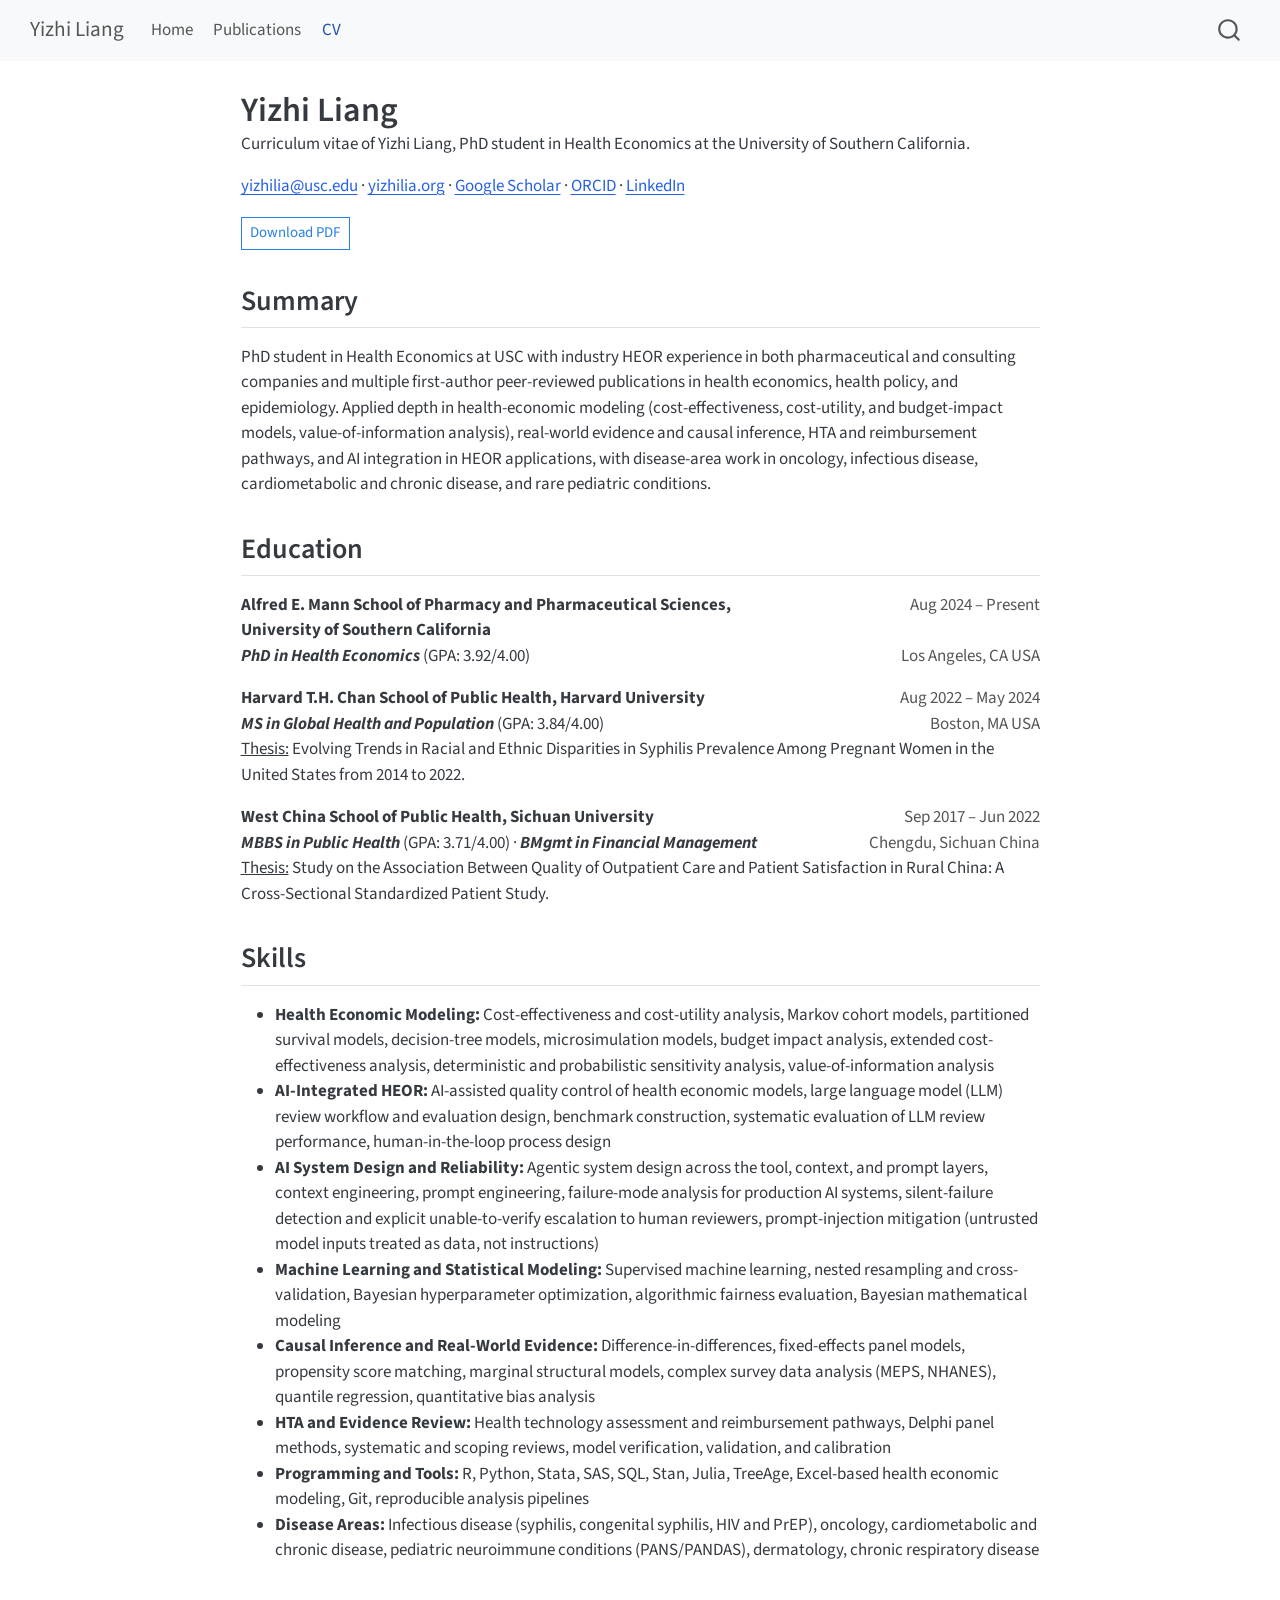
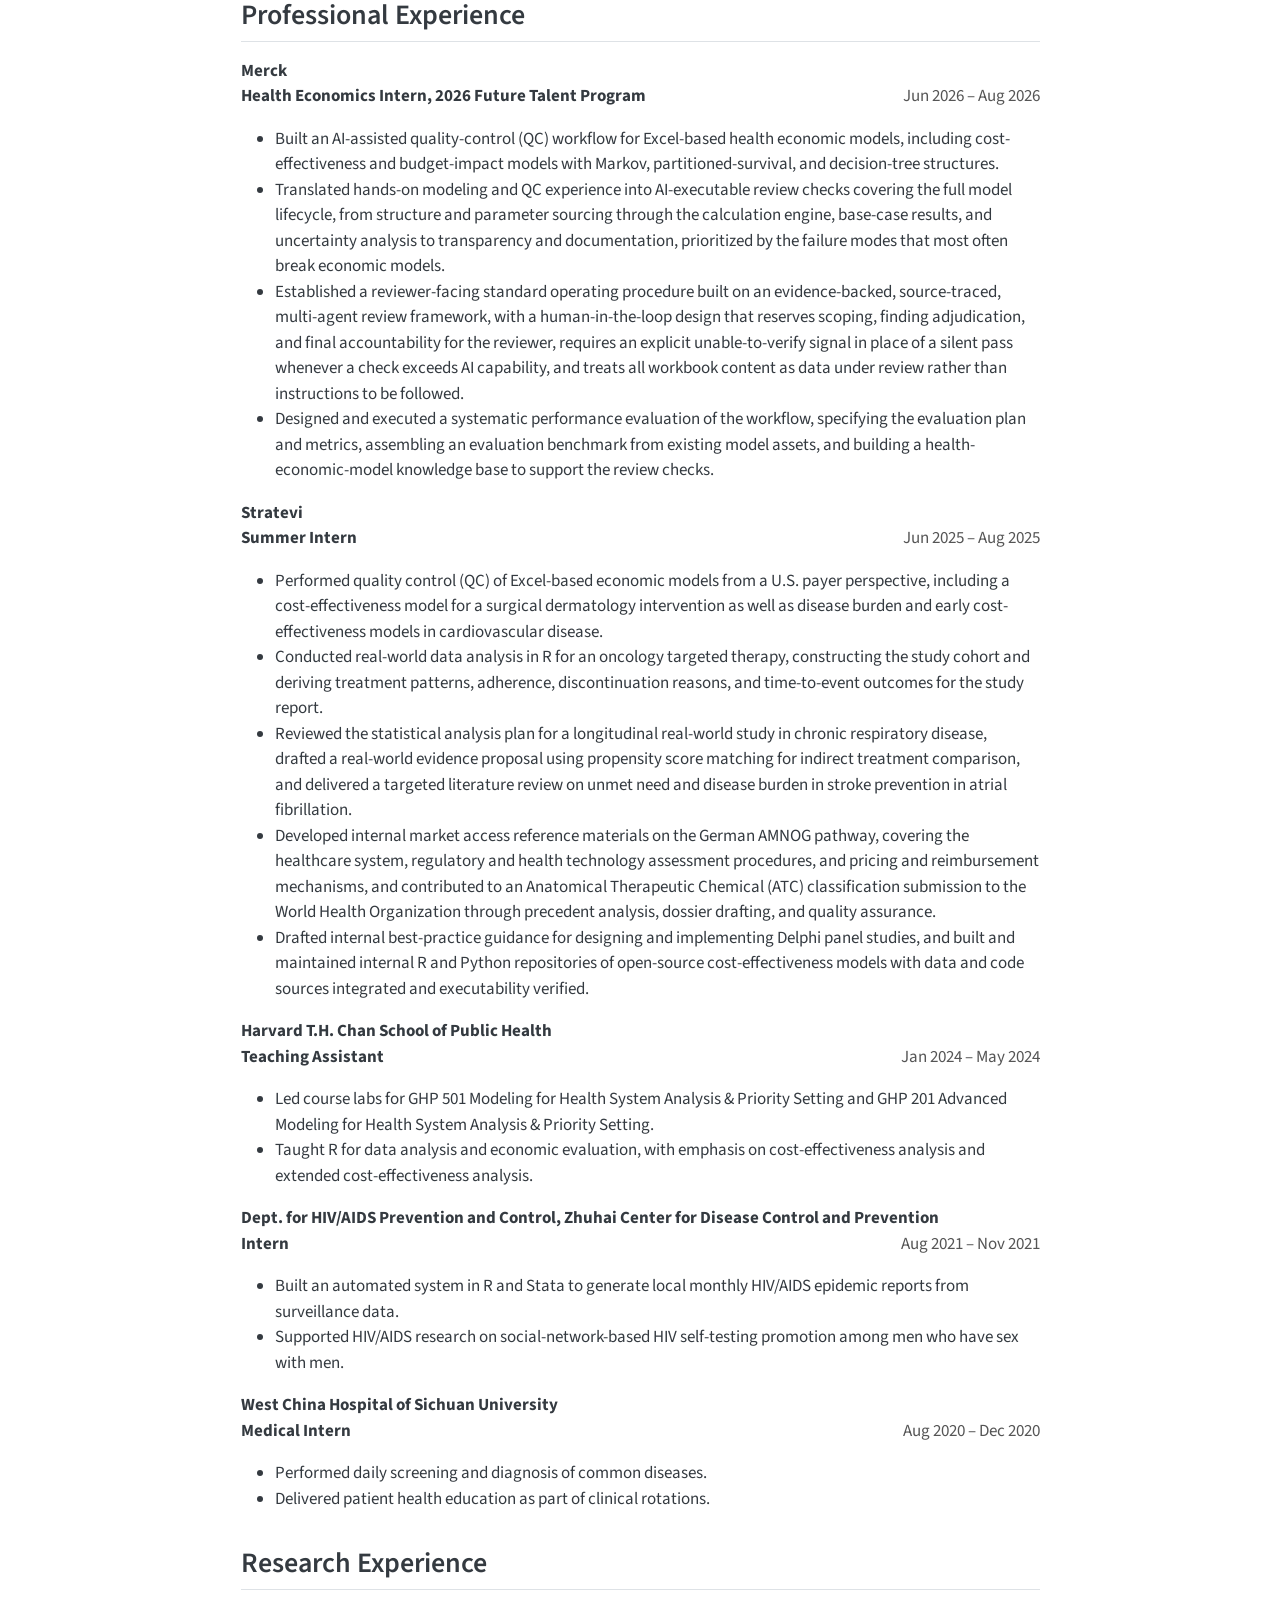
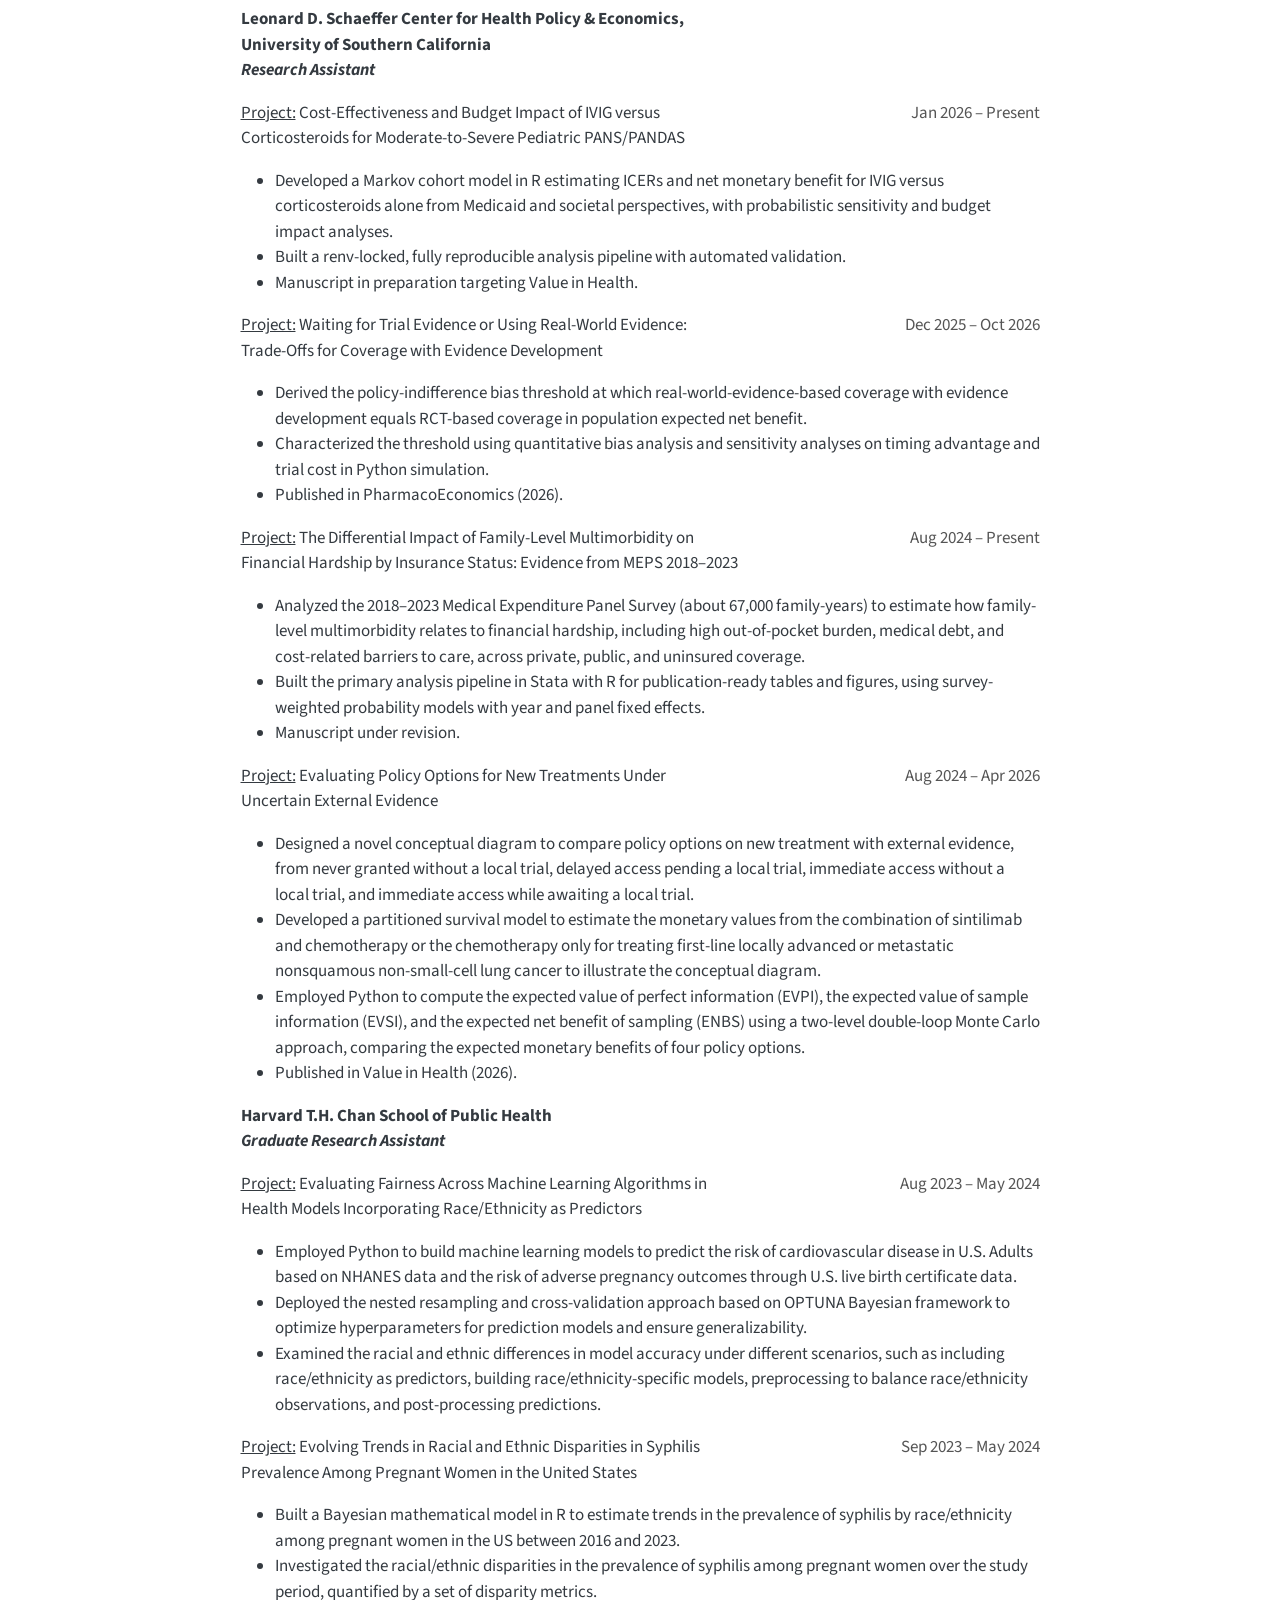
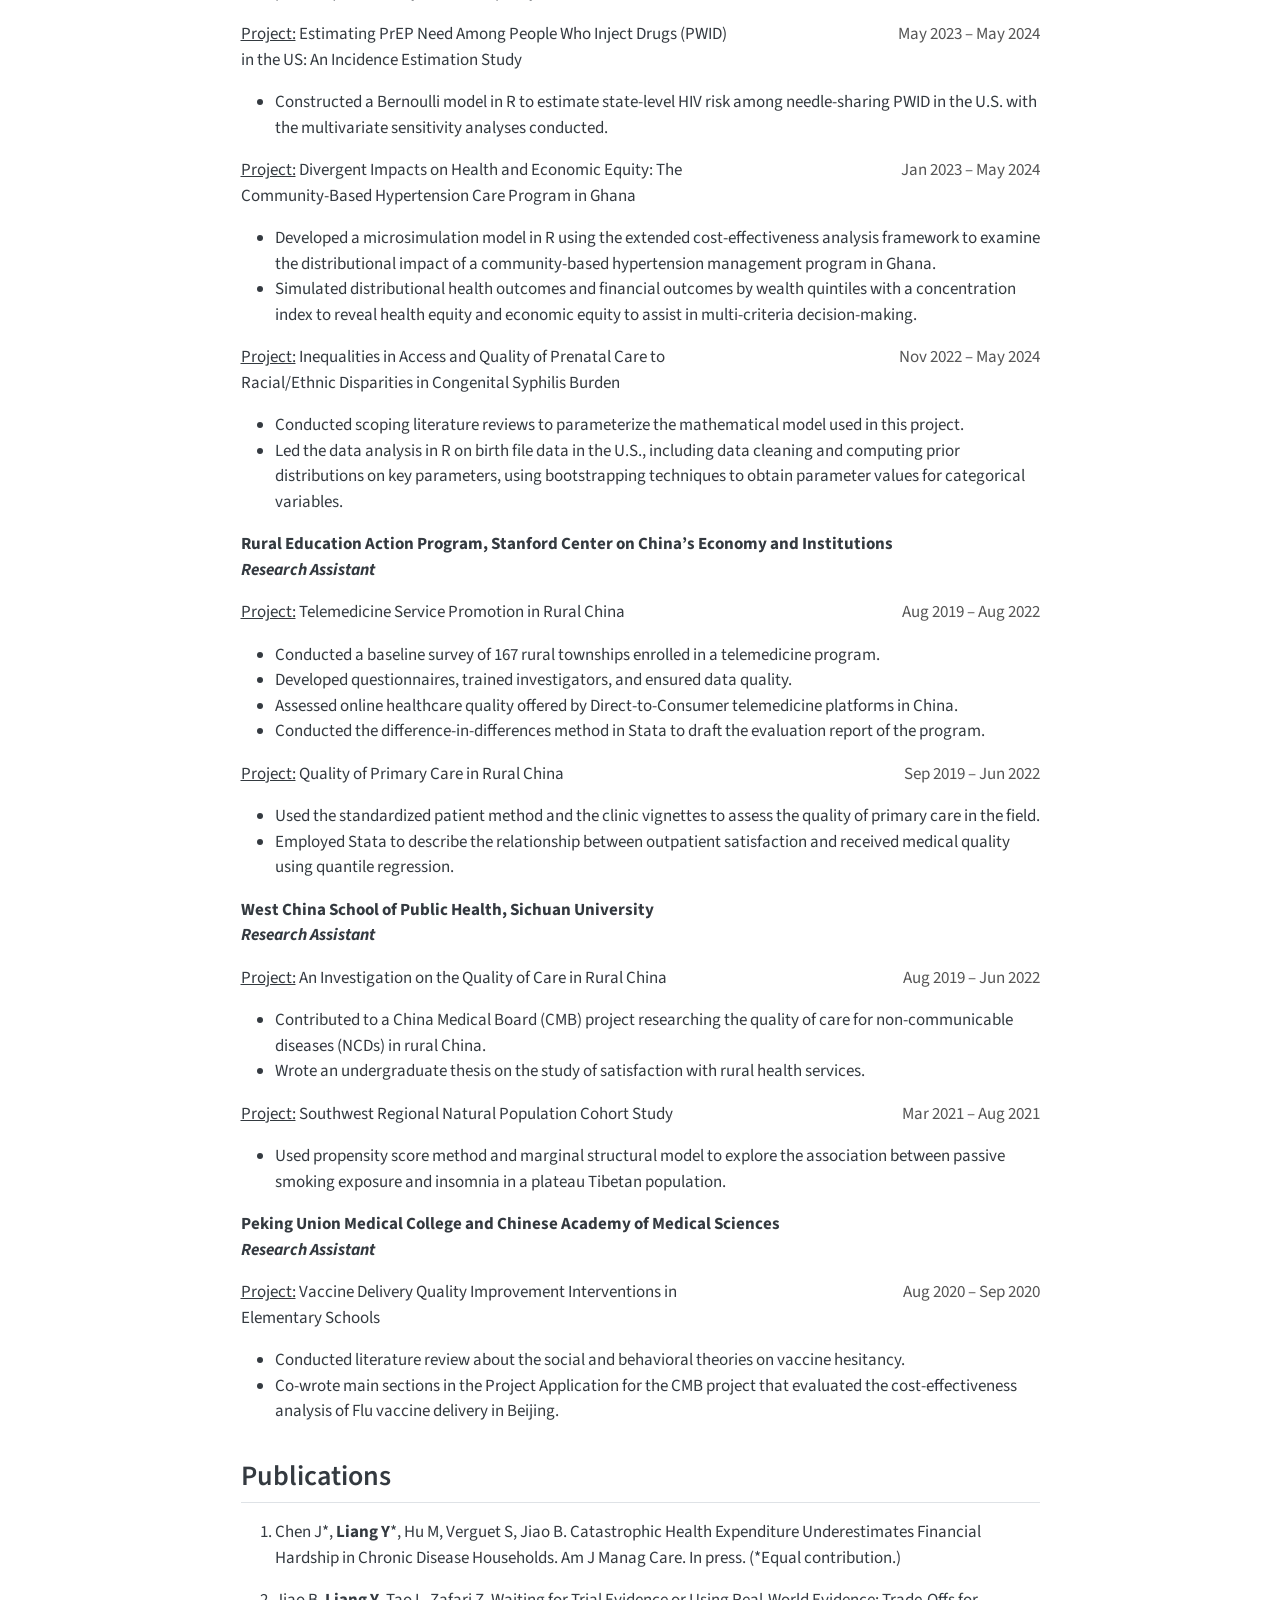
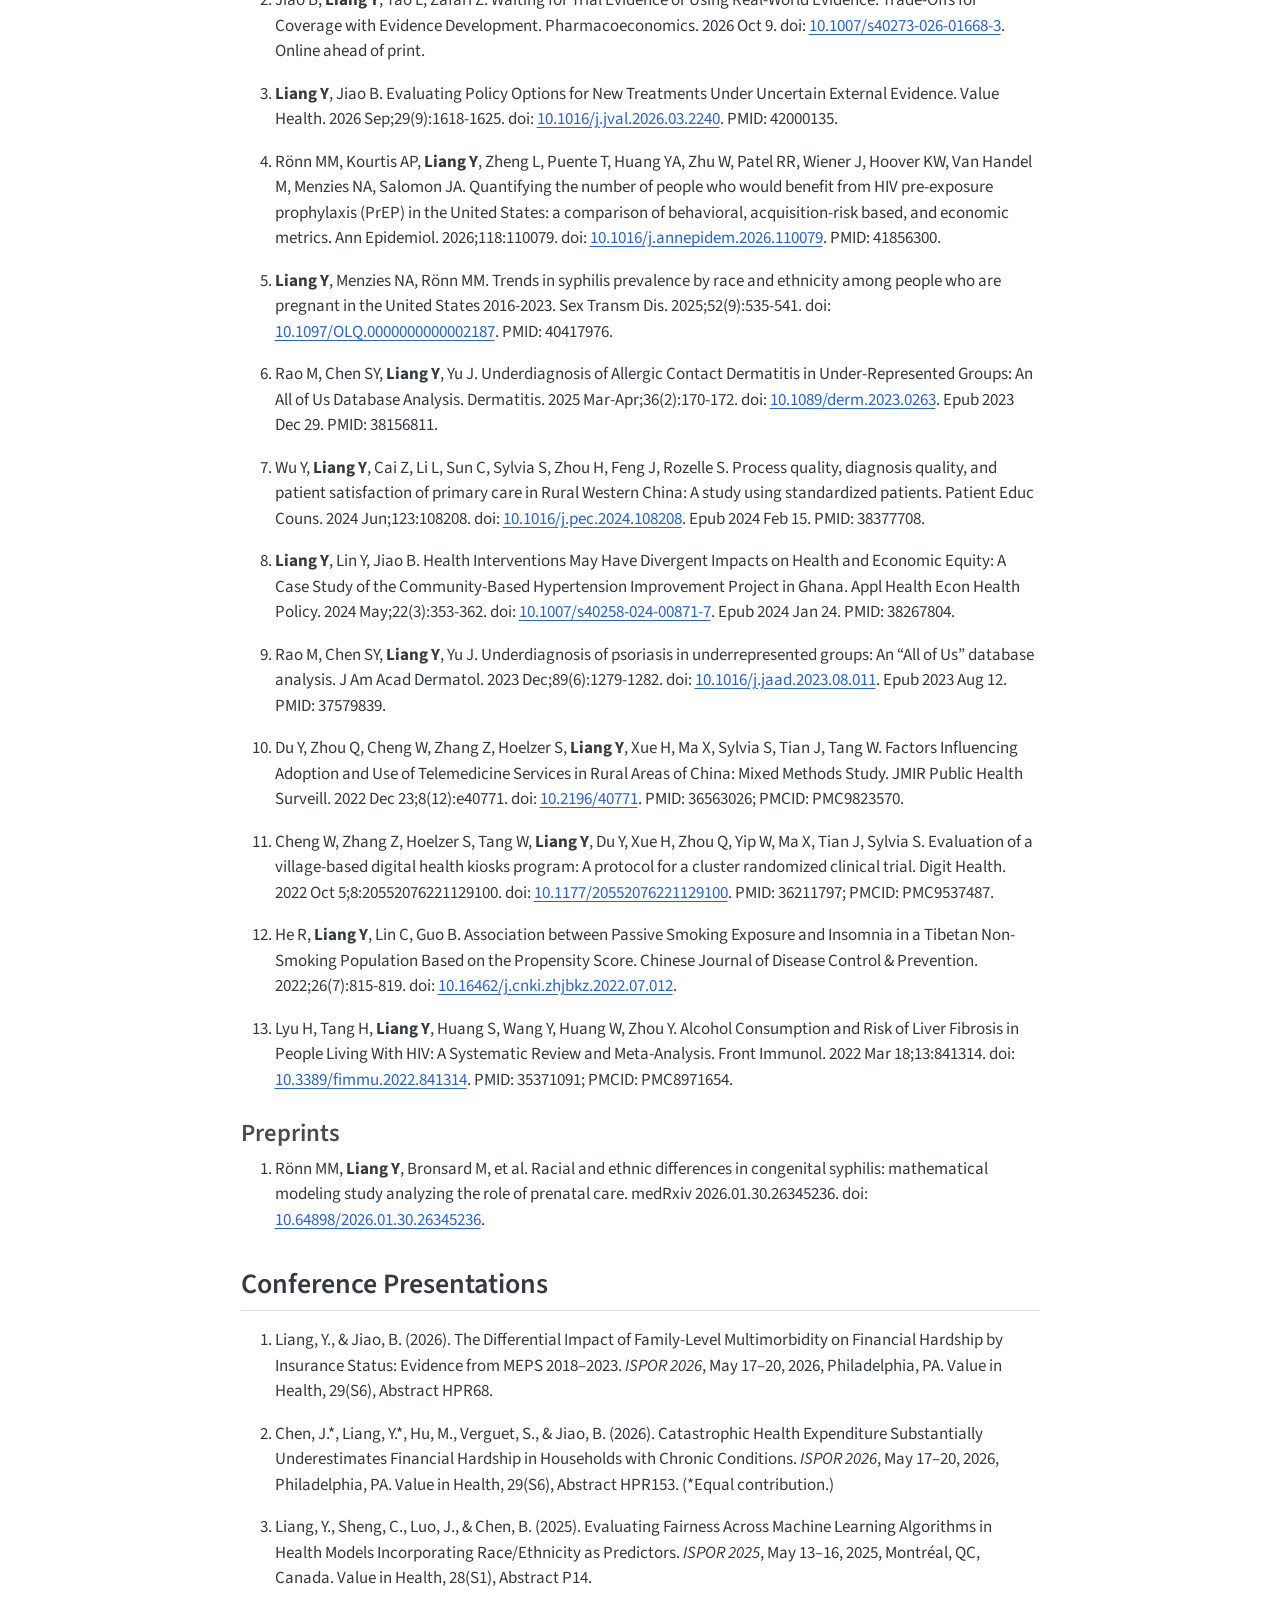
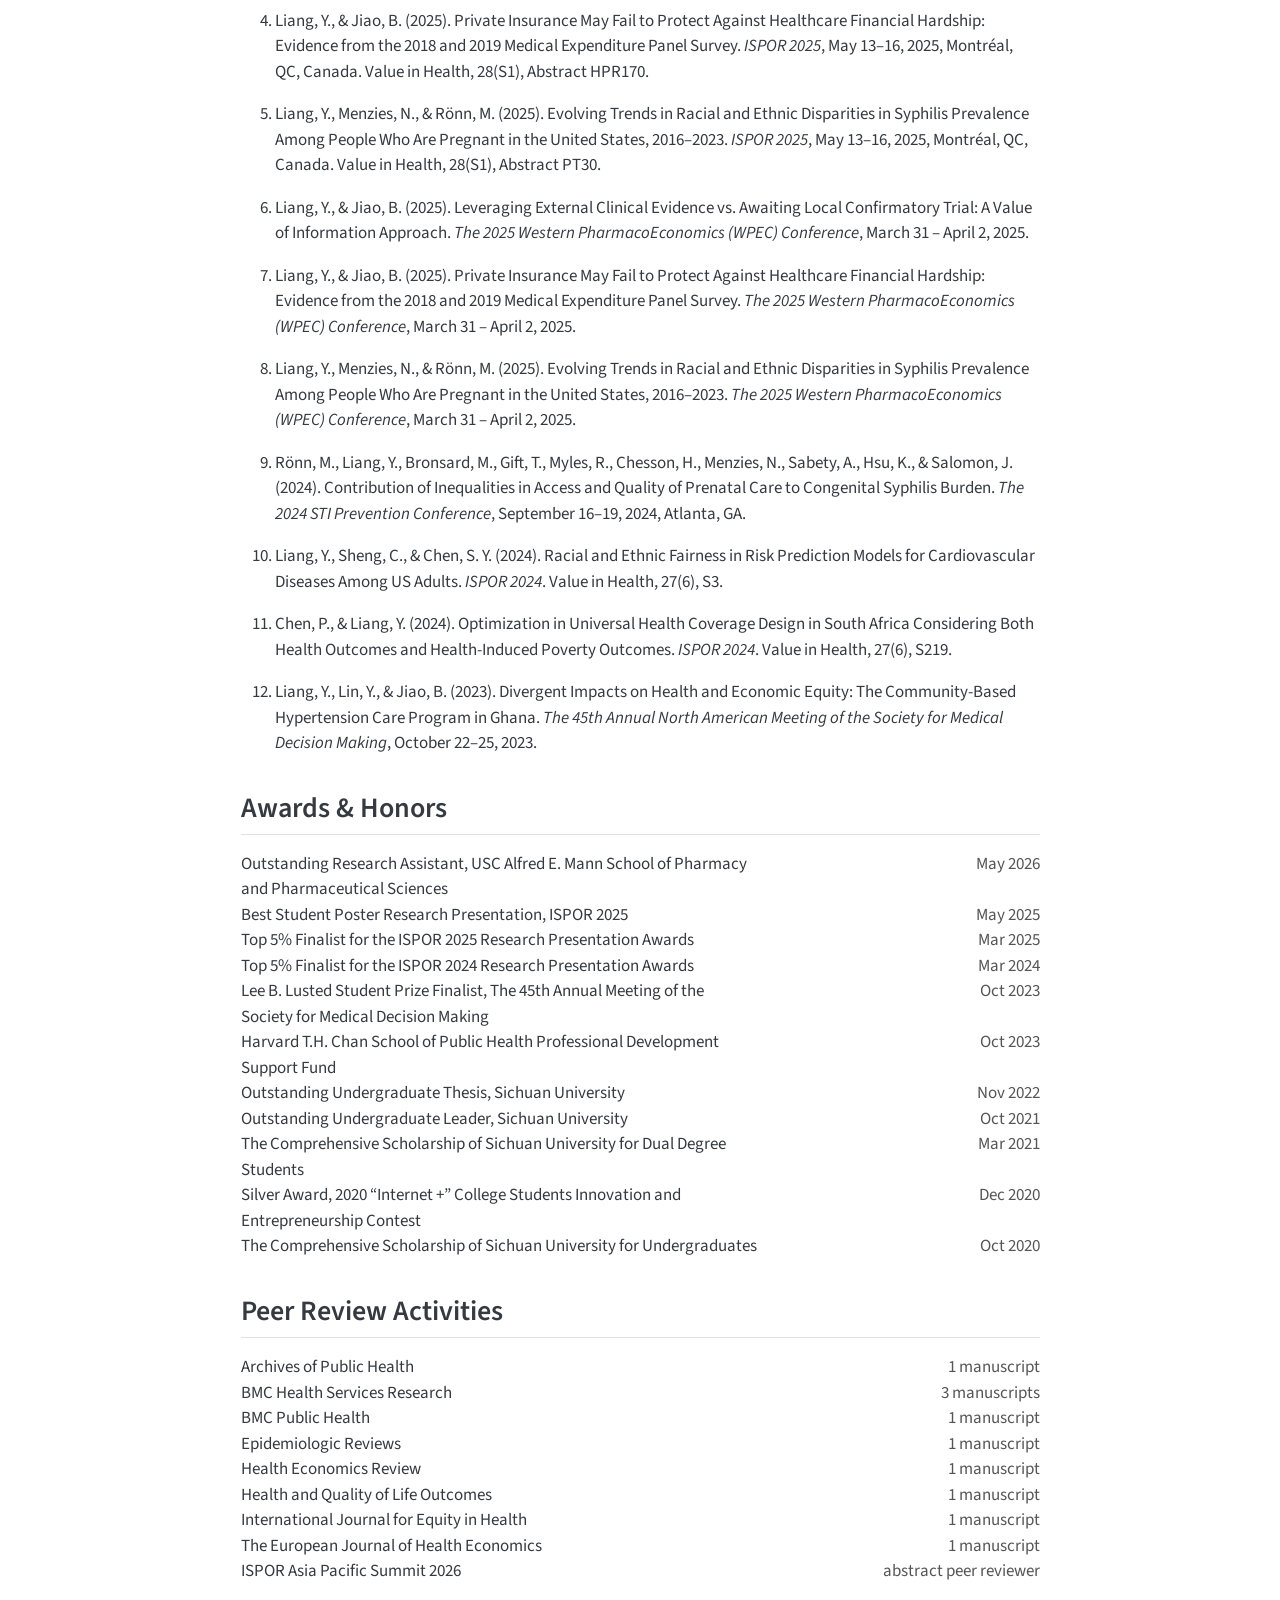
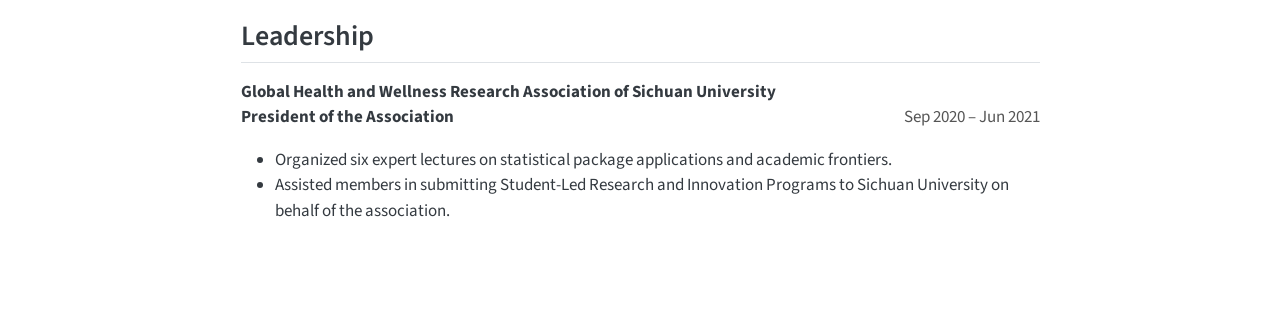
==== commit 0a4f7db4: "deploy: Yizhi-Liang/Yizhi-CV@95928db4a86ad151c58756bc229eab4bf0335130" ====
--- a/cv/index.html
+++ b/cv/index.html
@@ -272,12 +272,12 @@
 <li>Built a renv-locked, fully reproducible analysis pipeline with automated validation.</li>
 <li>Manuscript in preparation targeting Value in Health.</li>
 </ul>
-<p><u>Project:</u> Waiting for Future Trial or Using Real-World Evidence: <span class="cvr">Dec 2025 – Present</span><br>
-Trade-offs for Coverage with Evidence Development</p>
+<p><u>Project:</u> Waiting for Trial Evidence or Using Real-World Evidence: <span class="cvr">Dec 2025 – Oct 2026</span><br>
+Trade-Offs for Coverage with Evidence Development</p>
 <ul>
 <li>Derived the policy-indifference bias threshold at which real-world-evidence-based coverage with evidence development equals RCT-based coverage in population expected net benefit.</li>
 <li>Characterized the threshold using quantitative bias analysis and sensitivity analyses on timing advantage and trial cost in Python simulation.</li>
-<li>Manuscript under review.</li>
+<li>Published in PharmacoEconomics (2026).</li>
 </ul>
 <p><u>Project:</u> The Differential Impact of Family-Level Multimorbidity on <span class="cvr">Aug 2024 – Present</span><br>
 Financial Hardship by Insurance Status: Evidence from MEPS 2018–2023</p>
@@ -364,6 +364,7 @@
 <h2 class="anchored" data-anchor-id="publications">Publications</h2>
 <ol type="1">
 <li><p>Chen J*, <strong>Liang Y</strong>*, Hu M, Verguet S, Jiao B. Catastrophic Health Expenditure Underestimates Financial Hardship in Chronic Disease Households. Am J Manag Care. In press. (*Equal contribution.)</p></li>
+<li><p>Jiao B, <strong>Liang Y</strong>, Tao L, Zafari Z. Waiting for Trial Evidence or Using Real-World Evidence: Trade-Offs for Coverage with Evidence Development. Pharmacoeconomics. 2026 Oct 9. doi: <a href="https://doi.org/10.1007/s40273-026-01668-3">10.1007/s40273-026-01668-3</a>. Online ahead of print.</p></li>
 <li><p><strong>Liang Y</strong>, Jiao B. Evaluating Policy Options for New Treatments Under Uncertain External Evidence. Value Health. 2026 Sep;29(9):1618-1625. doi: <a href="https://doi.org/10.1016/j.jval.2026.03.2240">10.1016/j.jval.2026.03.2240</a>. PMID: 42000135.</p></li>
 <li><p>Rönn MM, Kourtis AP, <strong>Liang Y</strong>, Zheng L, Puente T, Huang YA, Zhu W, Patel RR, Wiener J, Hoover KW, Van Handel M, Menzies NA, Salomon JA. Quantifying the number of people who would benefit from HIV pre-exposure prophylaxis (PrEP) in the United States: a comparison of behavioral, acquisition-risk based, and economic metrics. Ann Epidemiol. 2026;118:110079. doi: <a href="https://doi.org/10.1016/j.annepidem.2026.110079">10.1016/j.annepidem.2026.110079</a>. PMID: 41856300.</p></li>
 <li><p><strong>Liang Y</strong>, Menzies NA, Rönn MM. Trends in syphilis prevalence by race and ethnicity among people who are pregnant in the United States 2016-2023. Sex Transm Dis. 2025;52(9):535-541. doi: <a href="https://doi.org/10.1097/OLQ.0000000000002187">10.1097/OLQ.0000000000002187</a>. PMID: 40417976.</p></li>
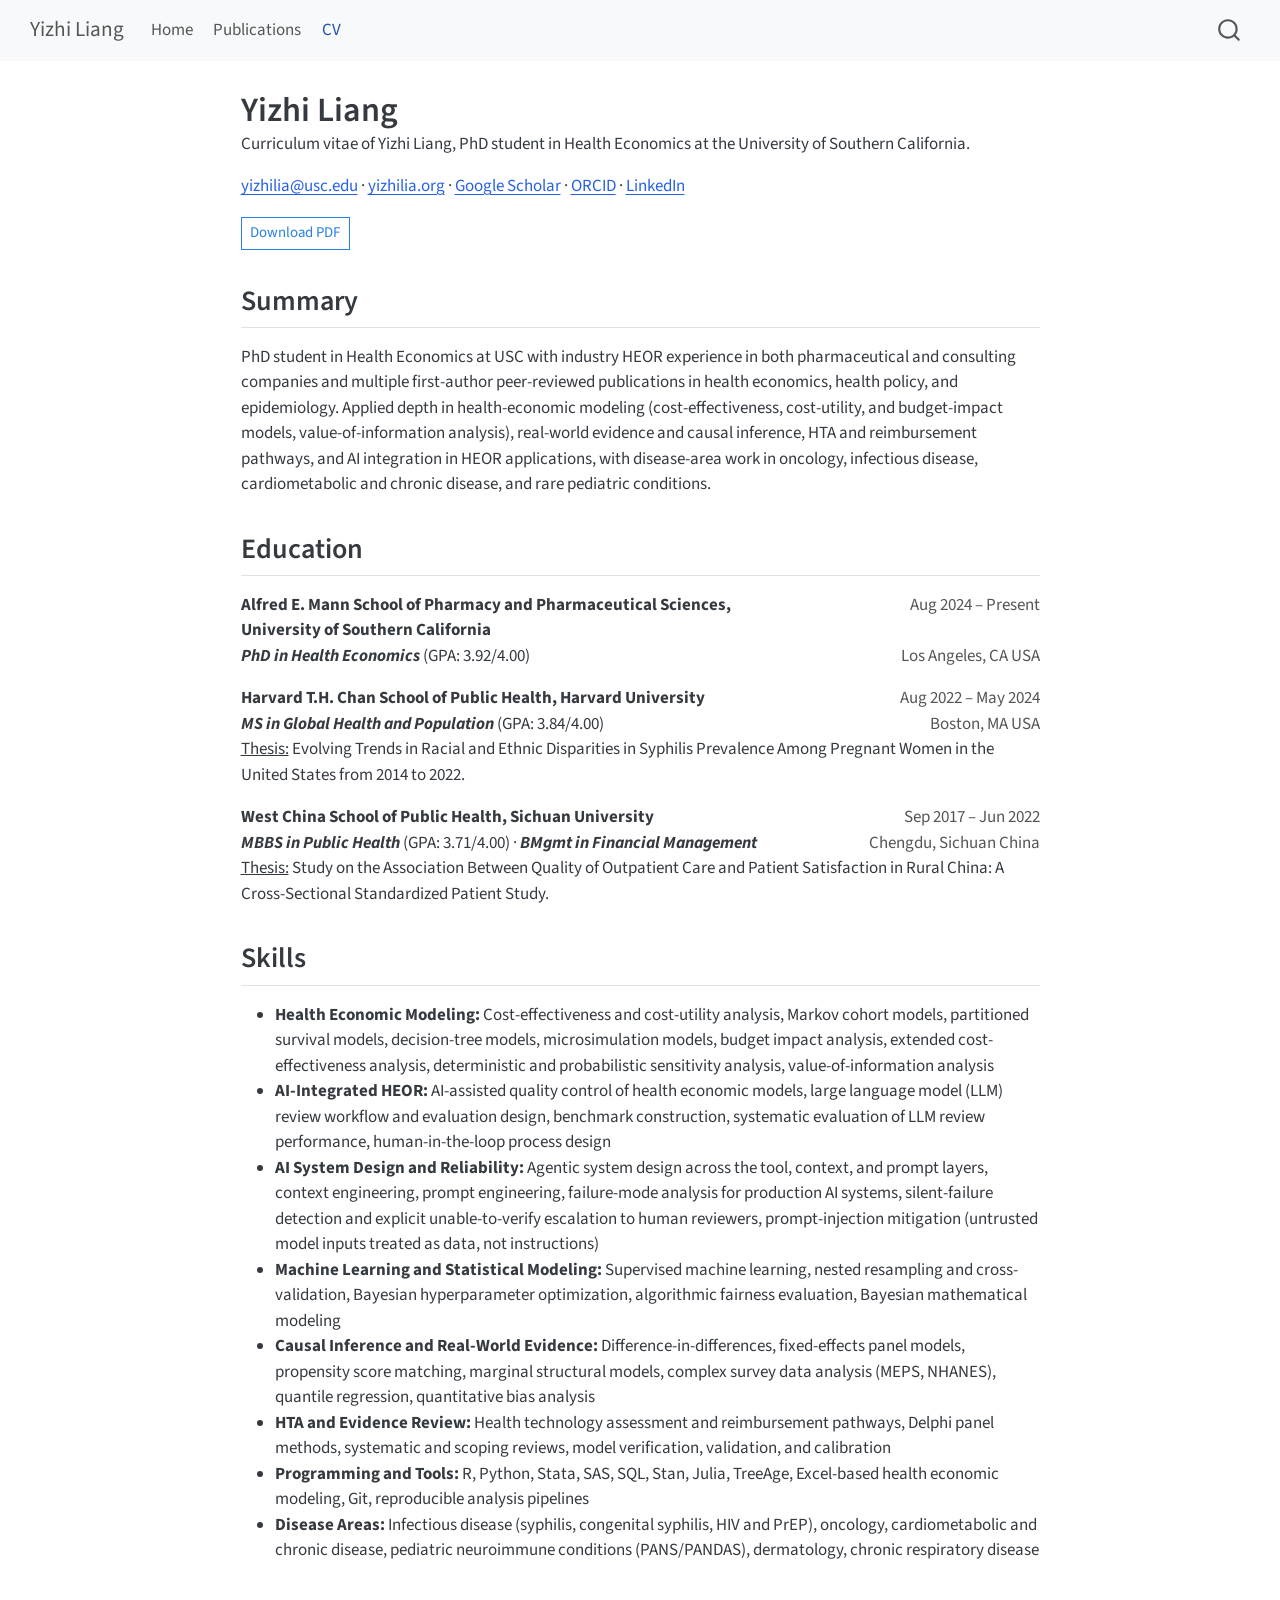
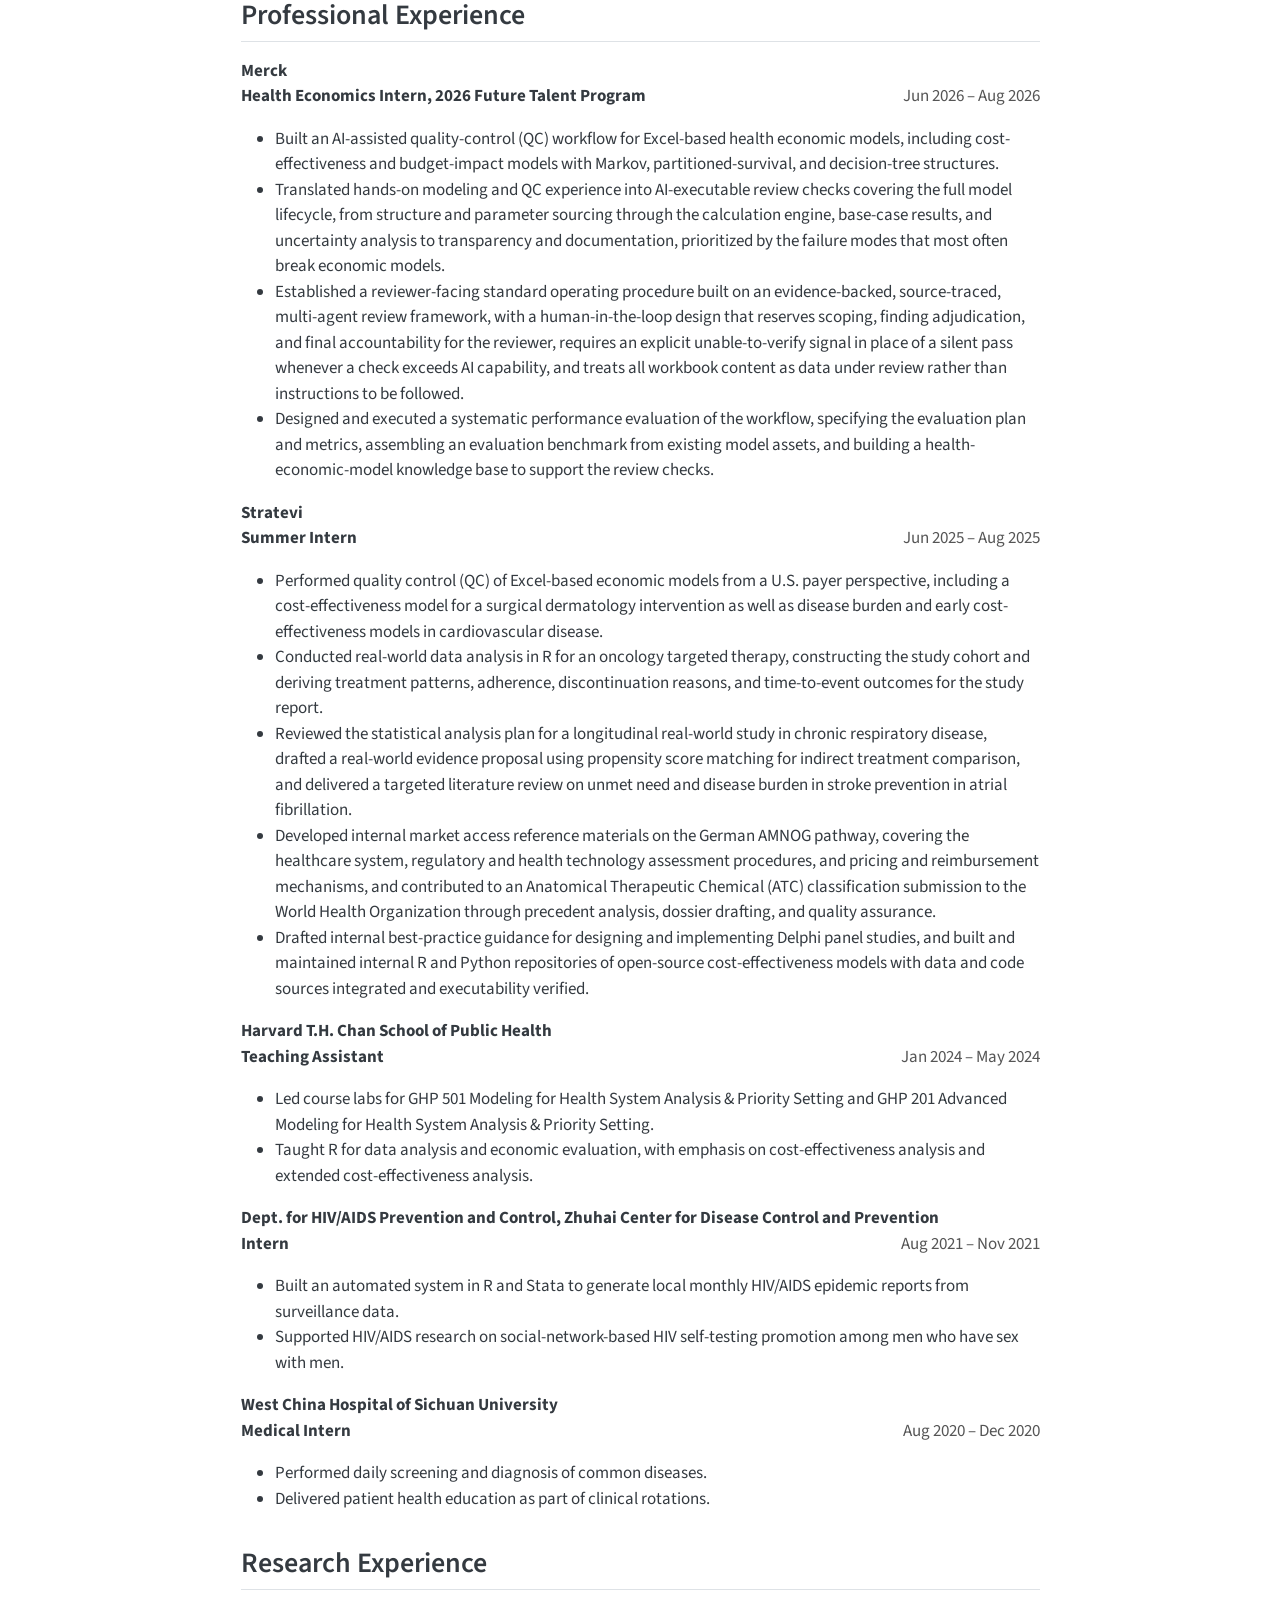
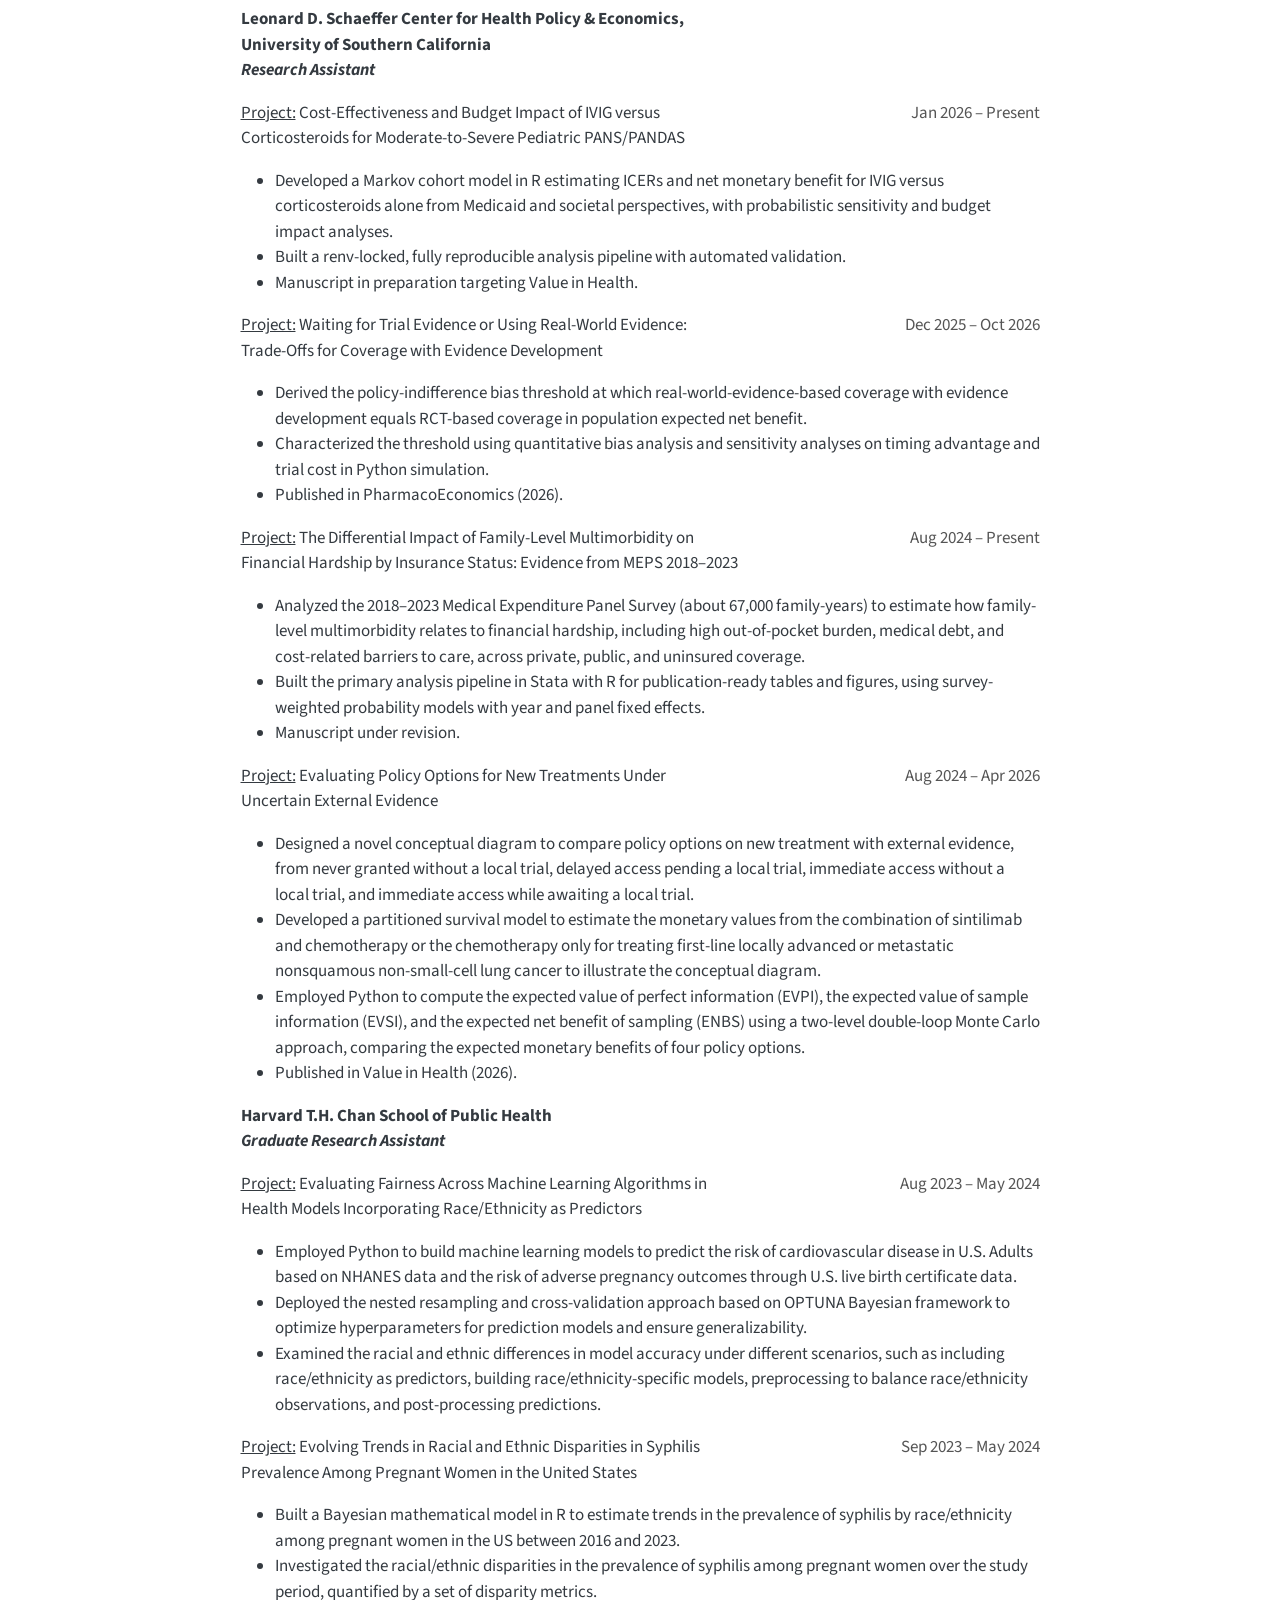
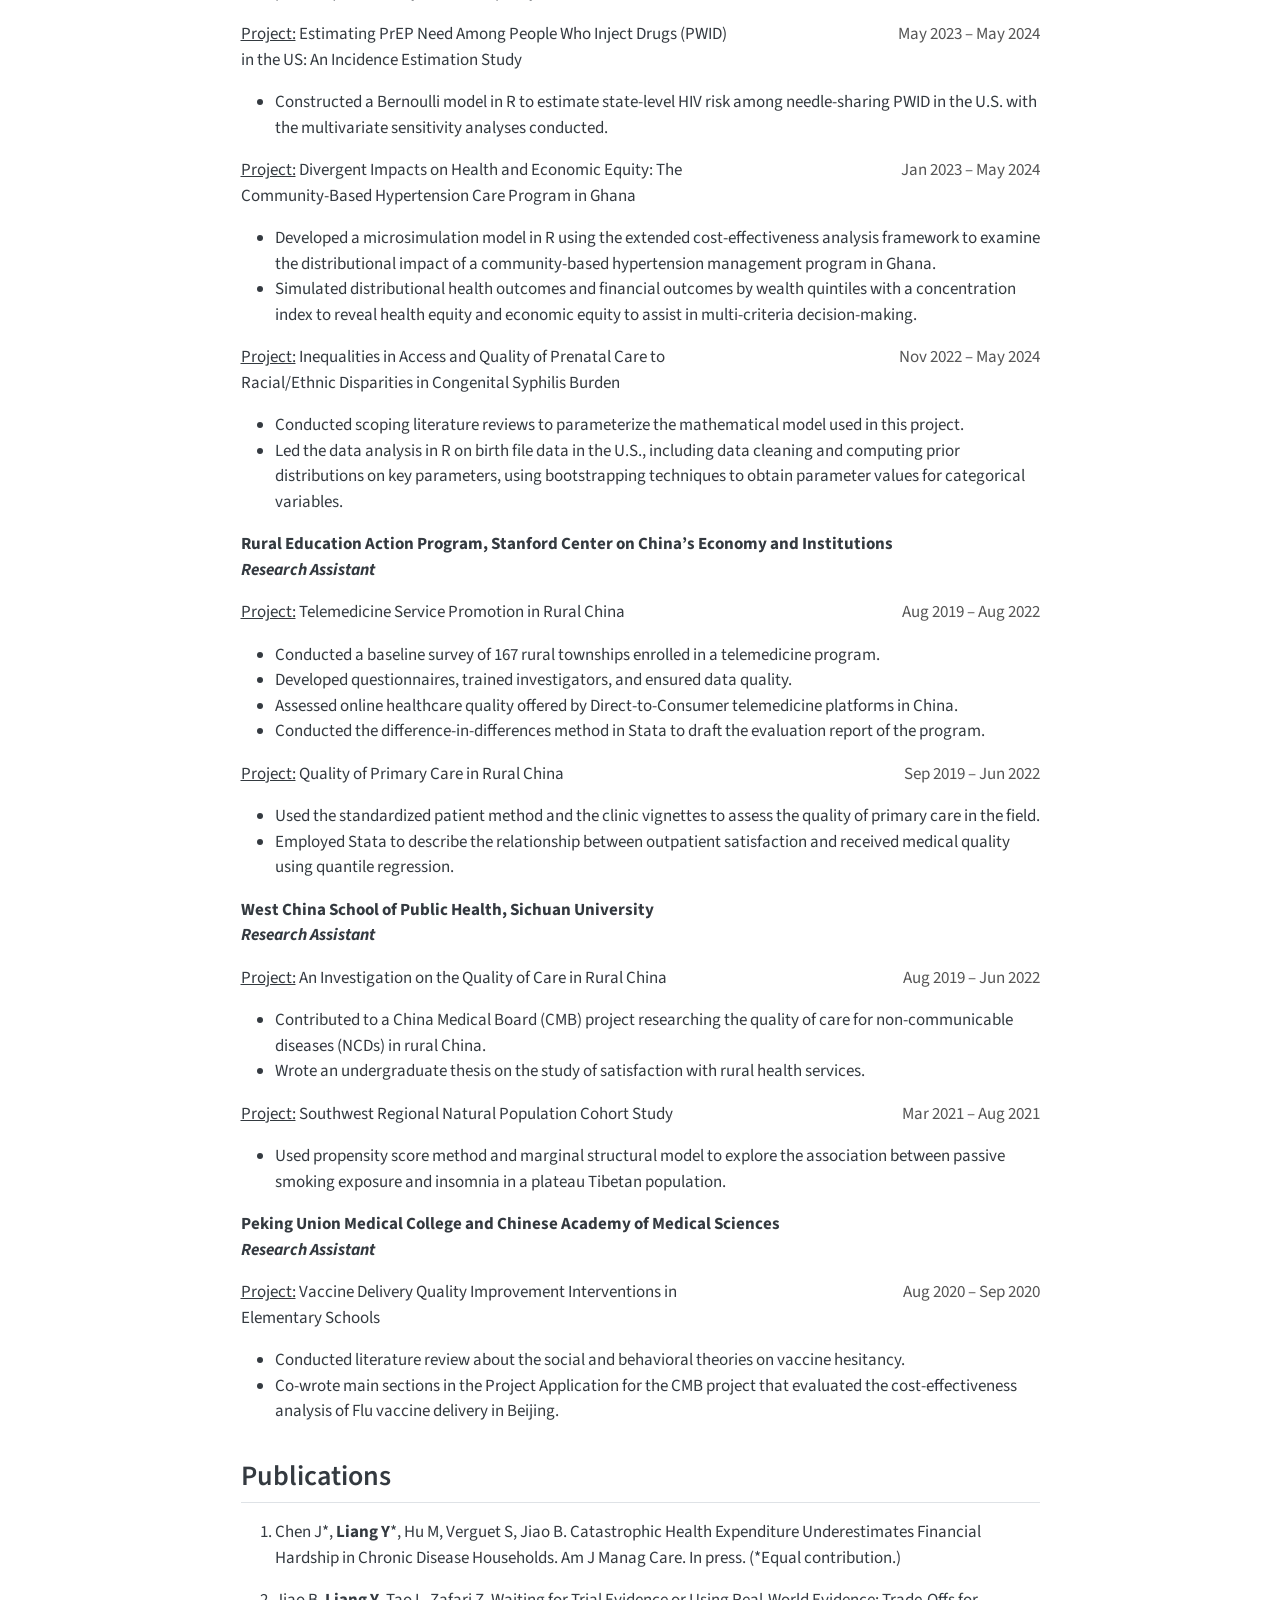
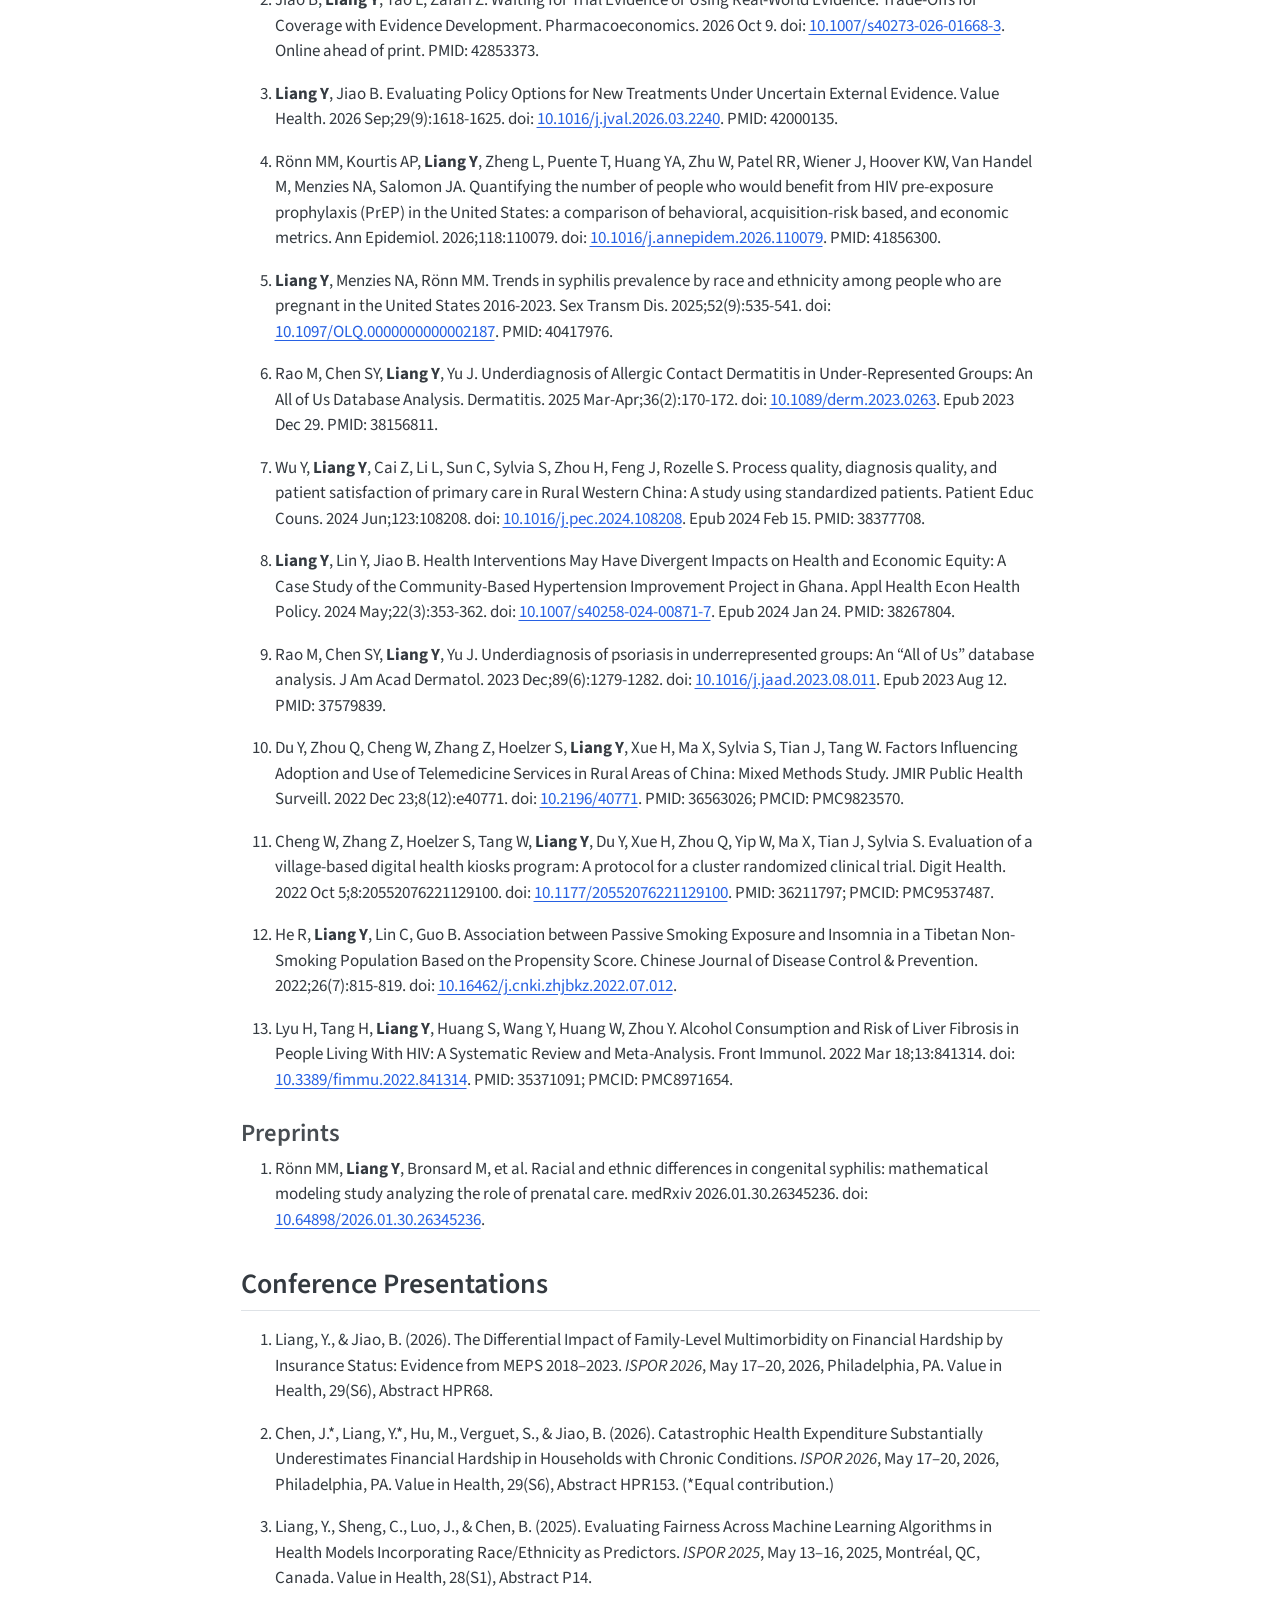
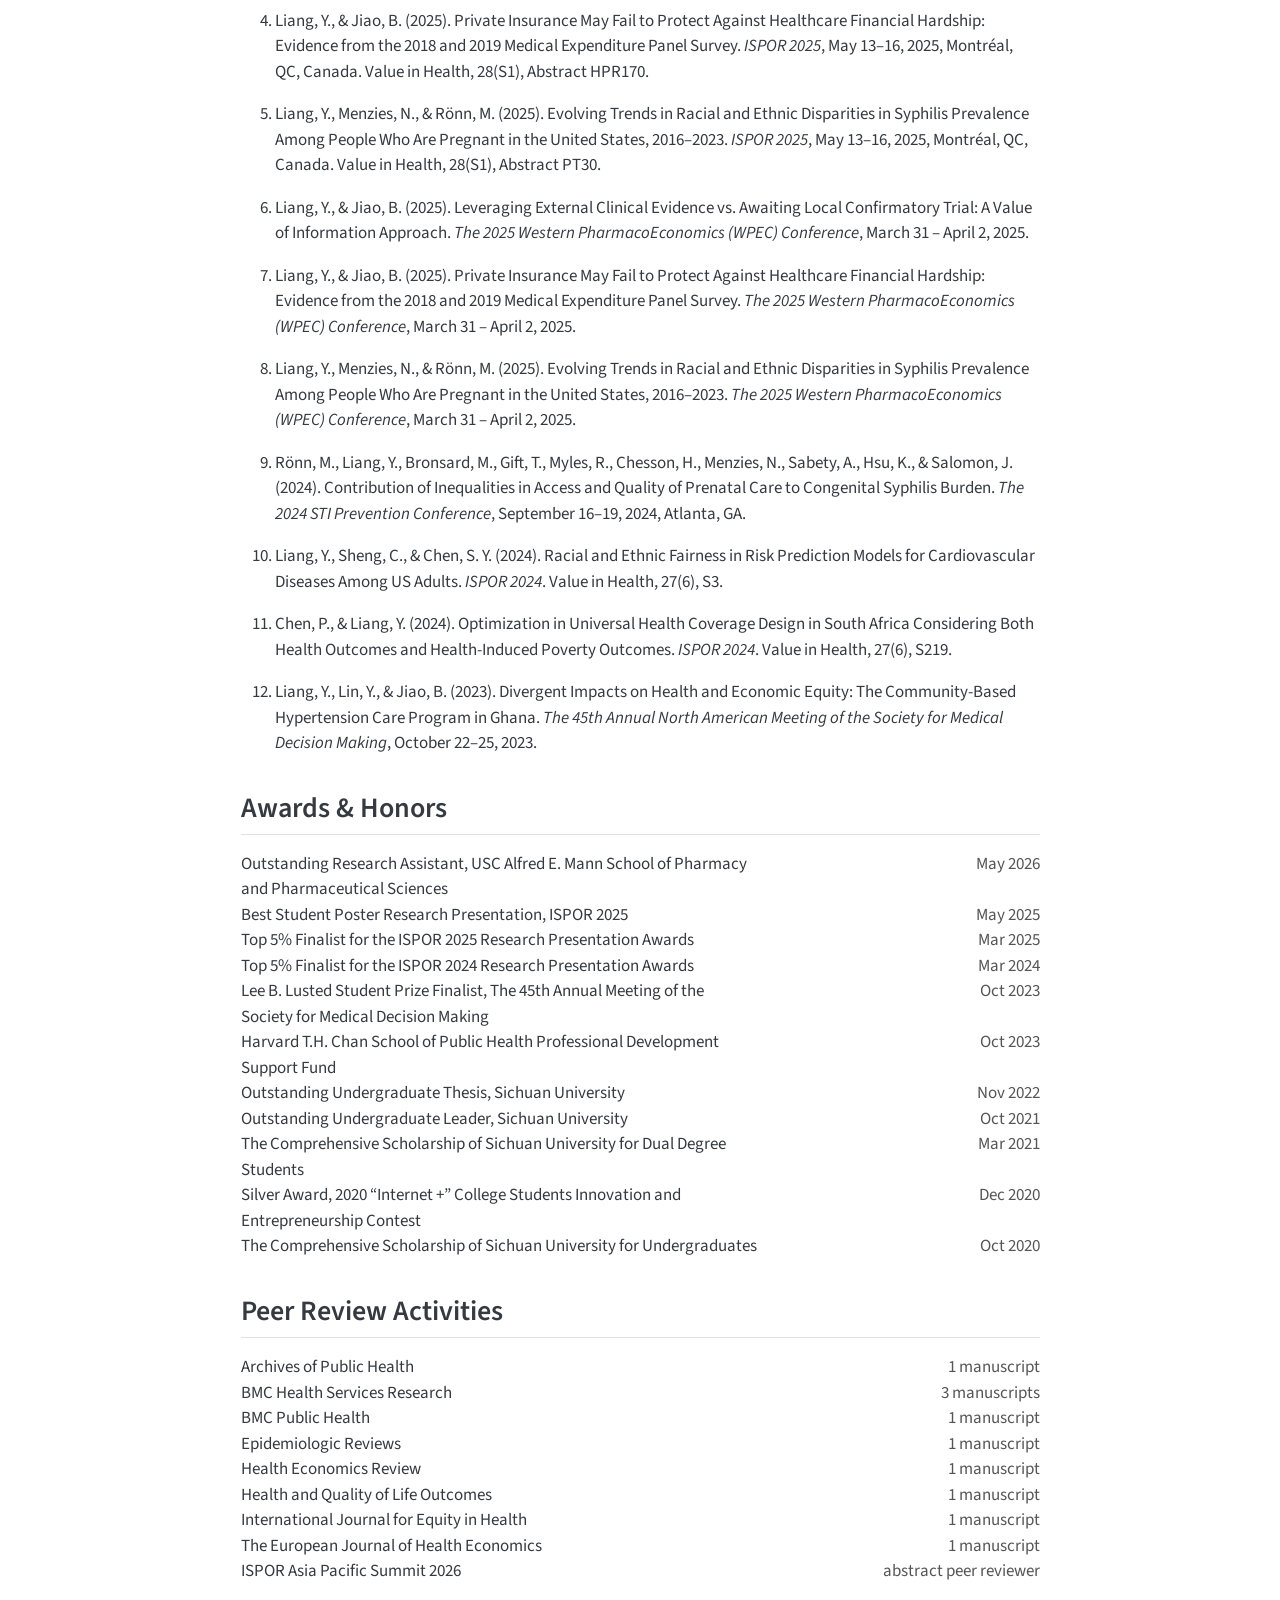
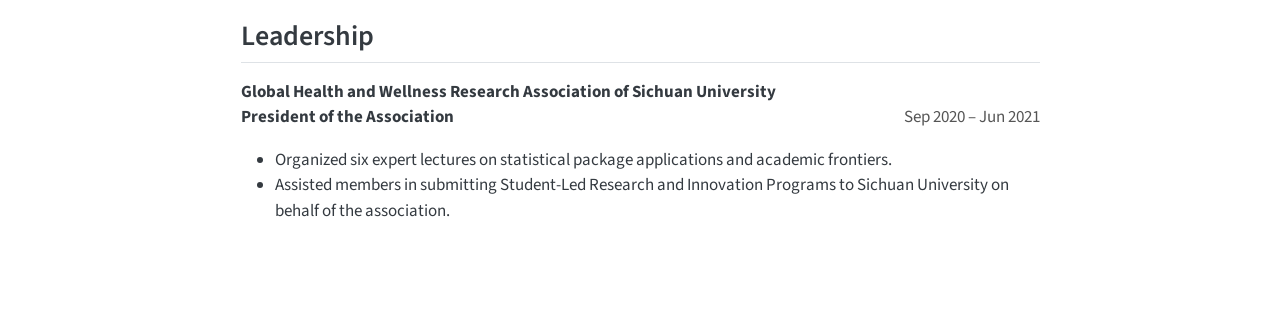
==== commit 6f510850: "deploy: Yizhi-Liang/Yizhi-CV@cec8cf40a7c959419156a694c2e1fa260ed30cb6" ====
--- a/cv/index.html
+++ b/cv/index.html
@@ -364,7 +364,7 @@
 <h2 class="anchored" data-anchor-id="publications">Publications</h2>
 <ol type="1">
 <li><p>Chen J*, <strong>Liang Y</strong>*, Hu M, Verguet S, Jiao B. Catastrophic Health Expenditure Underestimates Financial Hardship in Chronic Disease Households. Am J Manag Care. In press. (*Equal contribution.)</p></li>
-<li><p>Jiao B, <strong>Liang Y</strong>, Tao L, Zafari Z. Waiting for Trial Evidence or Using Real-World Evidence: Trade-Offs for Coverage with Evidence Development. Pharmacoeconomics. 2026 Oct 9. doi: <a href="https://doi.org/10.1007/s40273-026-01668-3">10.1007/s40273-026-01668-3</a>. Online ahead of print.</p></li>
+<li><p>Jiao B, <strong>Liang Y</strong>, Tao L, Zafari Z. Waiting for Trial Evidence or Using Real-World Evidence: Trade-Offs for Coverage with Evidence Development. Pharmacoeconomics. 2026 Oct 9. doi: <a href="https://doi.org/10.1007/s40273-026-01668-3">10.1007/s40273-026-01668-3</a>. Online ahead of print. PMID: 42853373.</p></li>
 <li><p><strong>Liang Y</strong>, Jiao B. Evaluating Policy Options for New Treatments Under Uncertain External Evidence. Value Health. 2026 Sep;29(9):1618-1625. doi: <a href="https://doi.org/10.1016/j.jval.2026.03.2240">10.1016/j.jval.2026.03.2240</a>. PMID: 42000135.</p></li>
 <li><p>Rönn MM, Kourtis AP, <strong>Liang Y</strong>, Zheng L, Puente T, Huang YA, Zhu W, Patel RR, Wiener J, Hoover KW, Van Handel M, Menzies NA, Salomon JA. Quantifying the number of people who would benefit from HIV pre-exposure prophylaxis (PrEP) in the United States: a comparison of behavioral, acquisition-risk based, and economic metrics. Ann Epidemiol. 2026;118:110079. doi: <a href="https://doi.org/10.1016/j.annepidem.2026.110079">10.1016/j.annepidem.2026.110079</a>. PMID: 41856300.</p></li>
 <li><p><strong>Liang Y</strong>, Menzies NA, Rönn MM. Trends in syphilis prevalence by race and ethnicity among people who are pregnant in the United States 2016-2023. Sex Transm Dis. 2025;52(9):535-541. doi: <a href="https://doi.org/10.1097/OLQ.0000000000002187">10.1097/OLQ.0000000000002187</a>. PMID: 40417976.</p></li>
